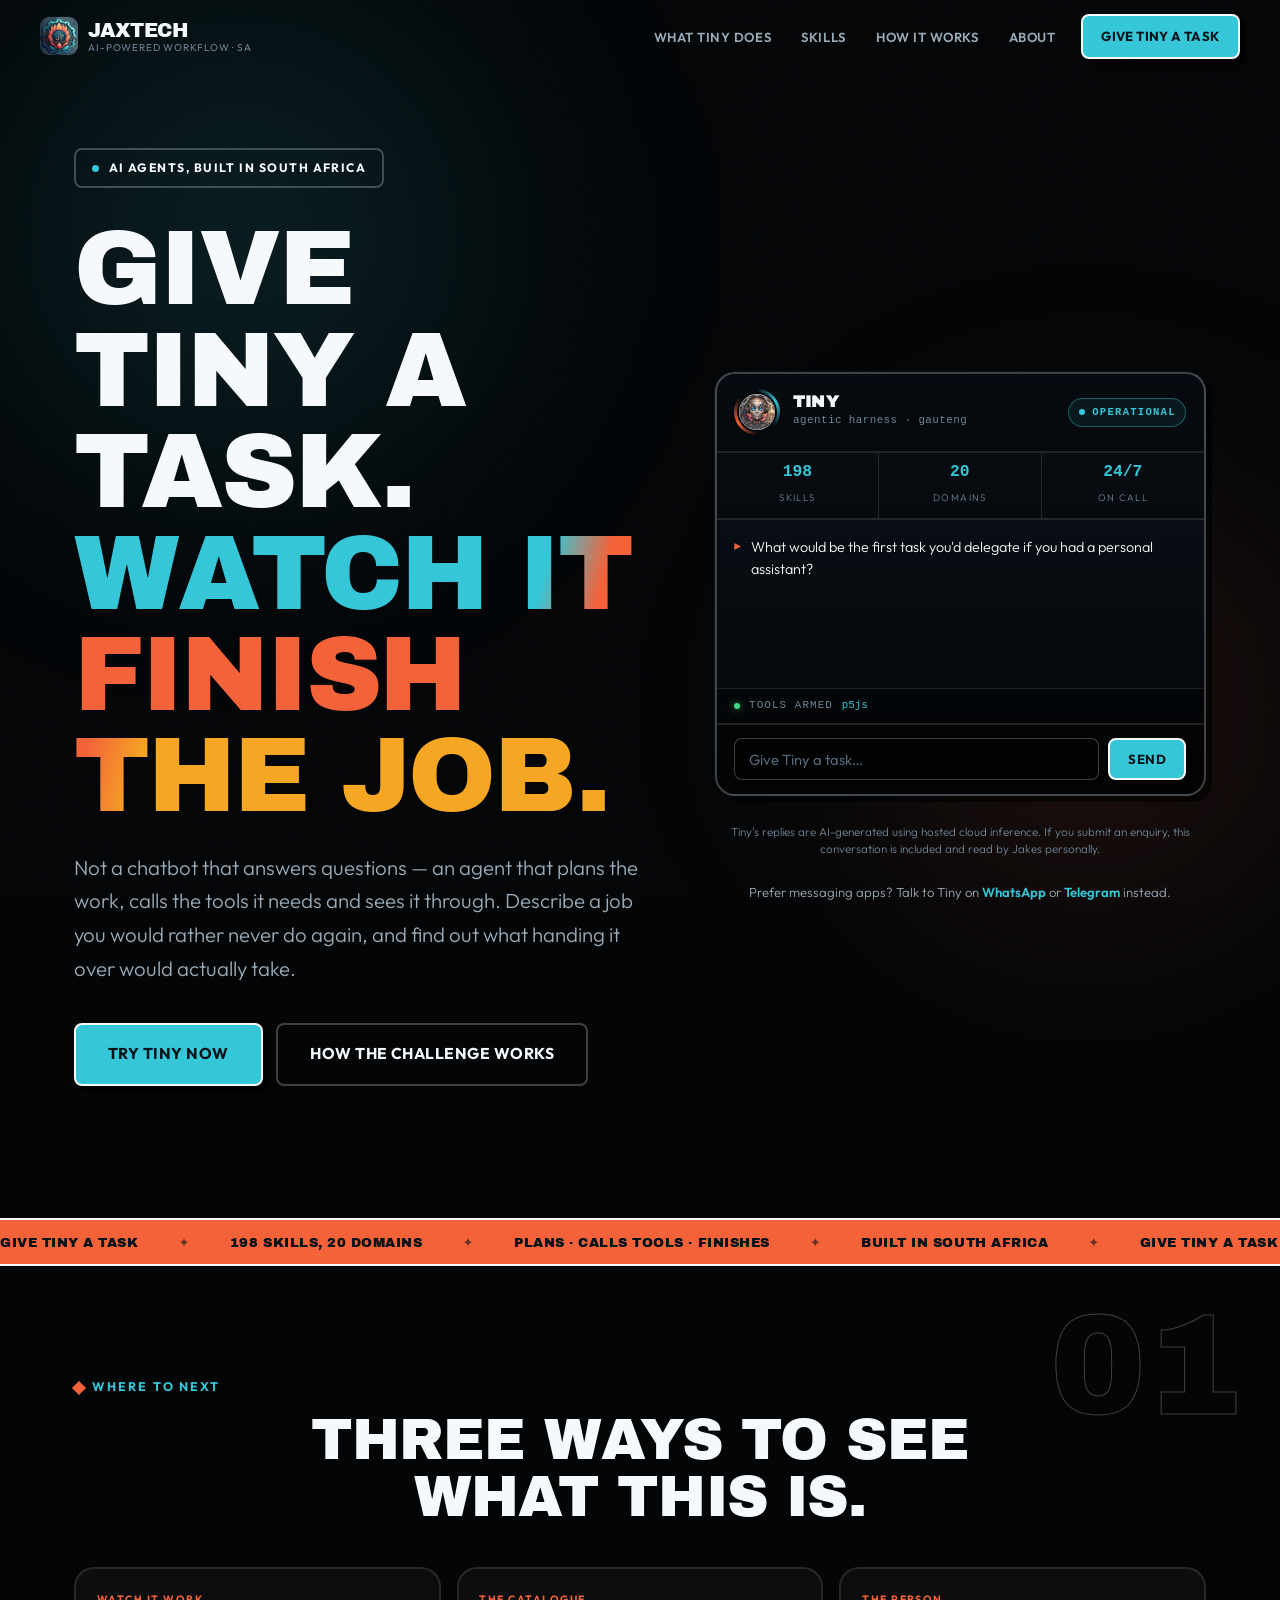
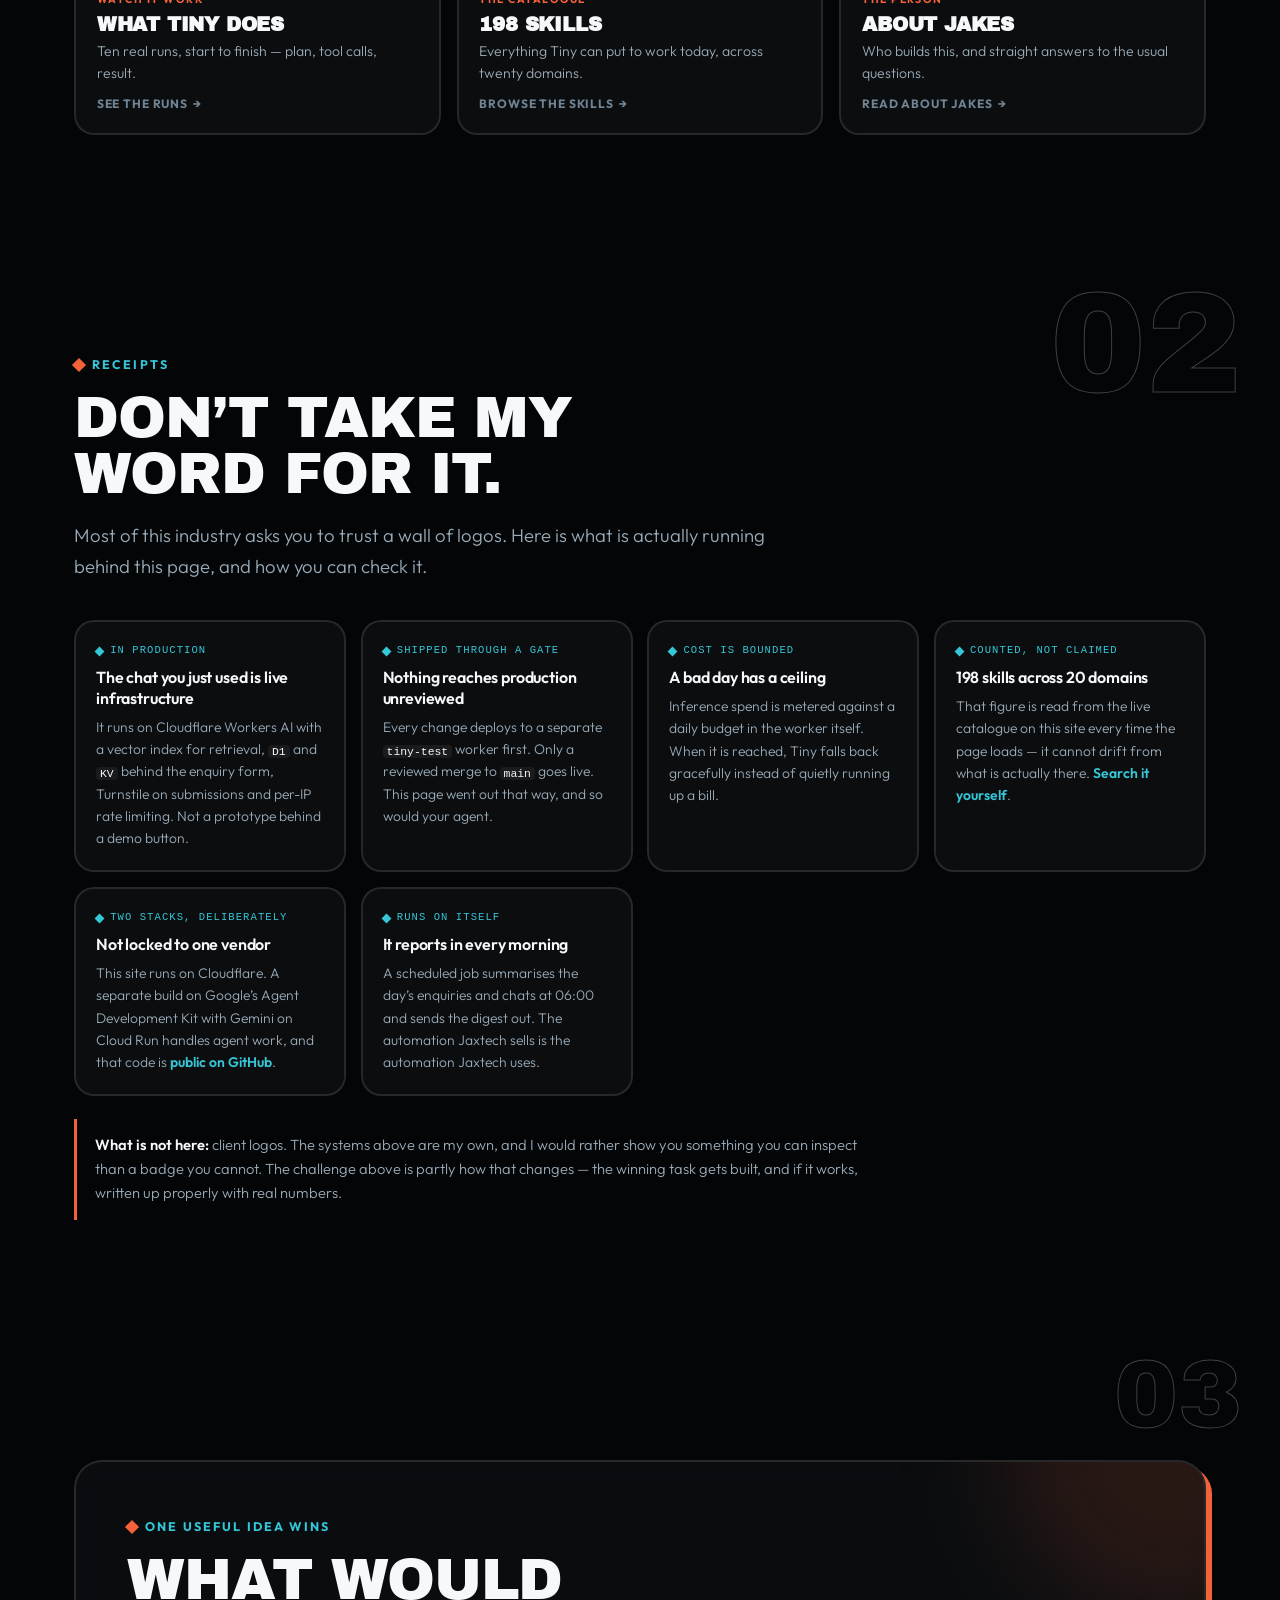
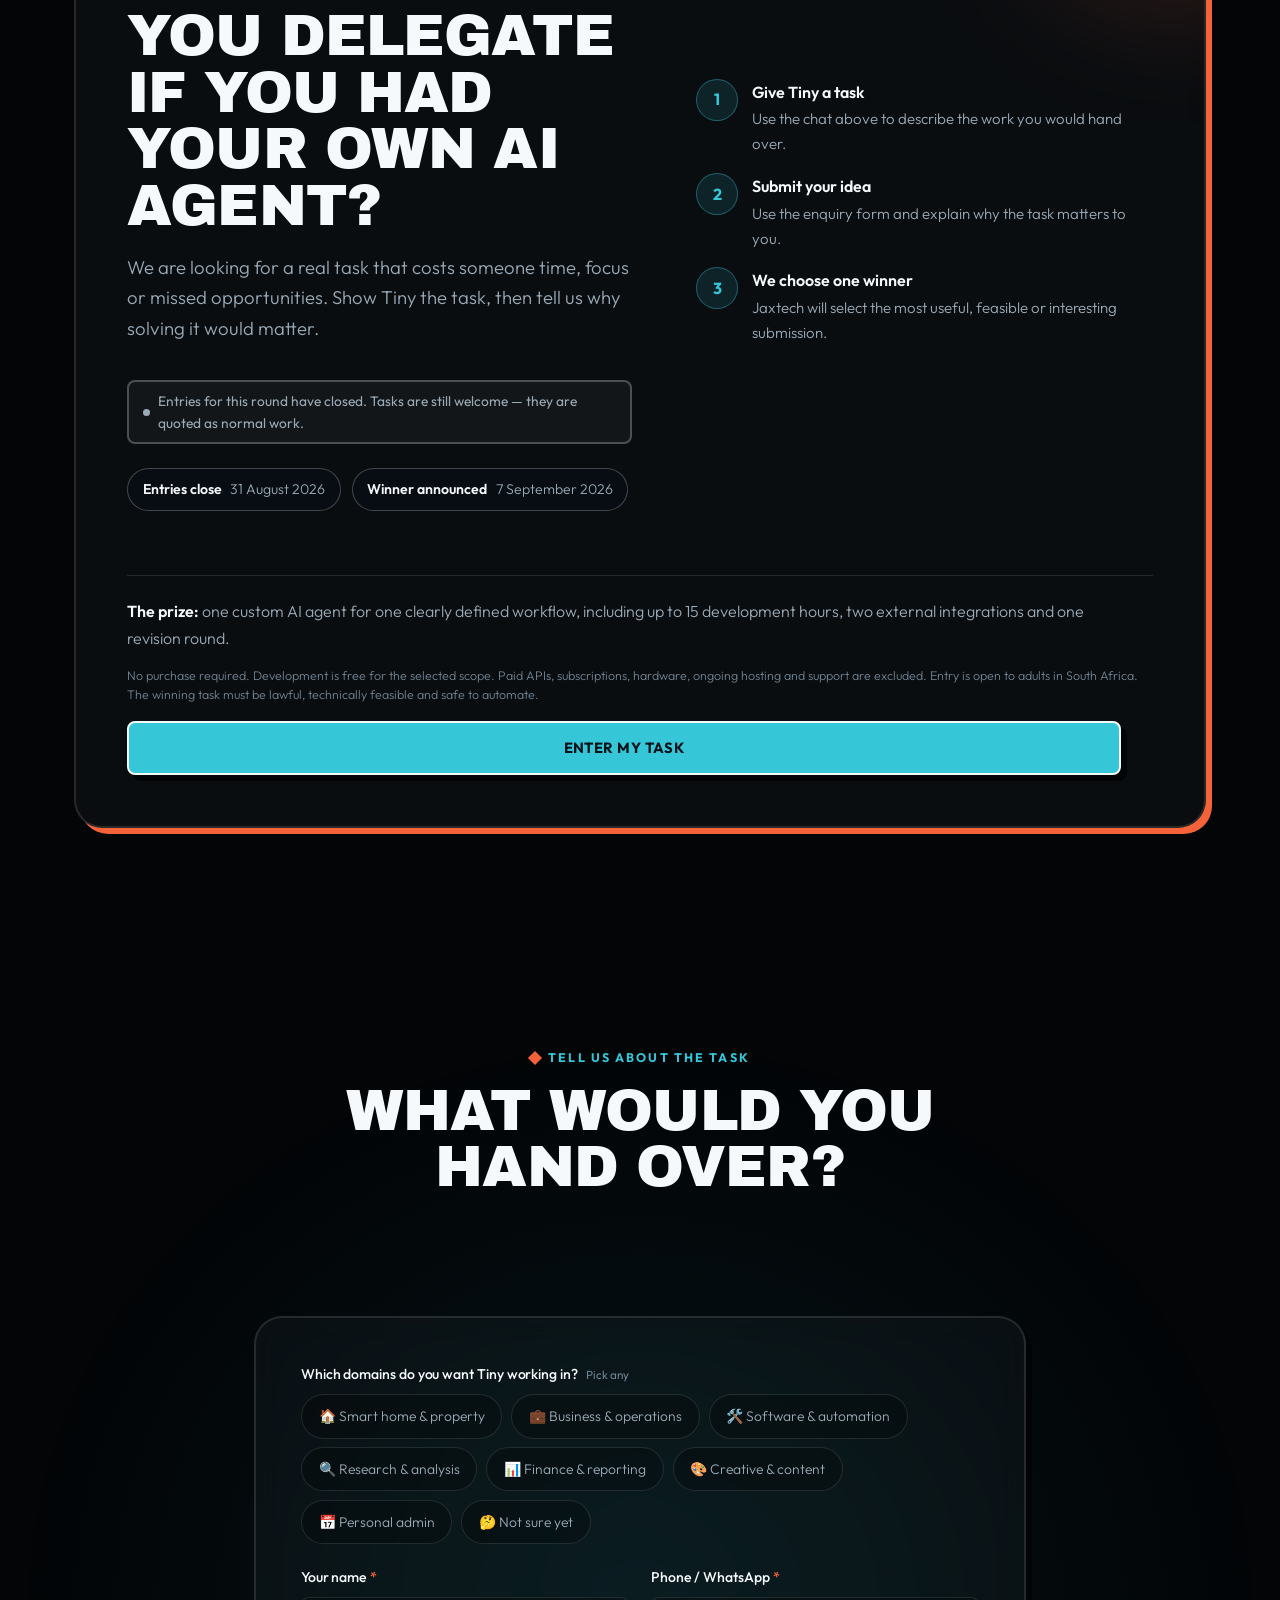
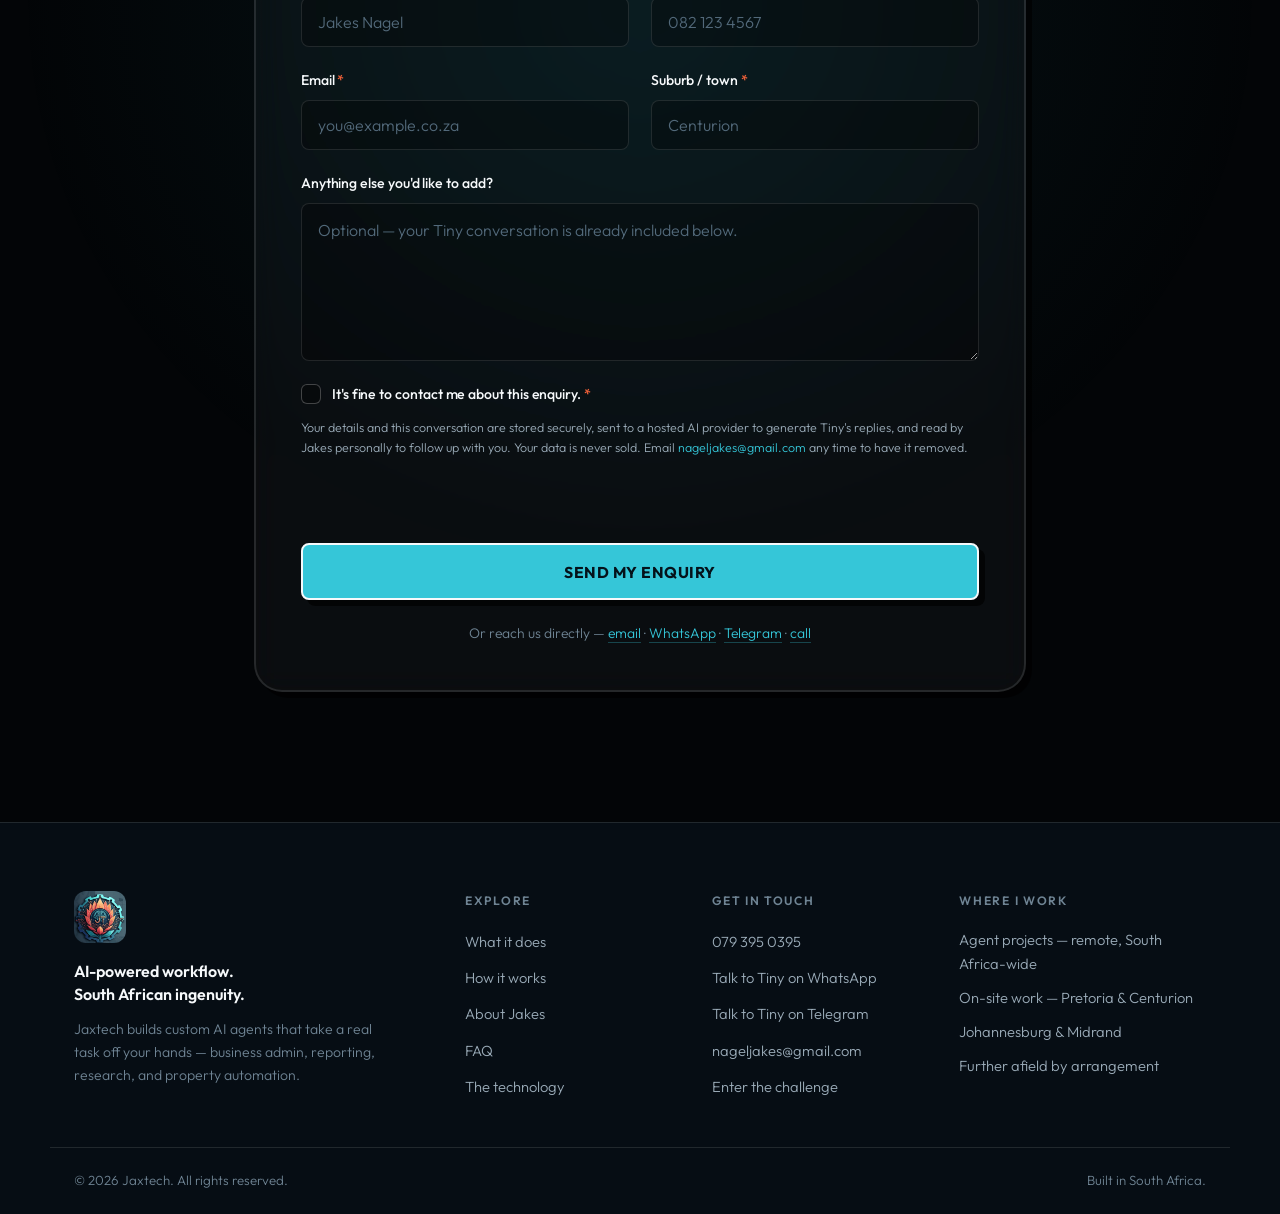
==== index.html @ 07825da2 "Give the chat a real fallback when the API is unreachable The chat had no equivalent of the enquiry " ====
<!DOCTYPE html>
<html lang="en-ZA">
<head>
<meta charset="UTF-8">
<meta name="viewport" content="width=device-width, initial-scale=1.0">

<title>Meet Tiny — AI Agents and Workflow Automation | Jaxtech</title>
<meta name="description" content="Give Tiny a real task and see what an AI agent could do for you or your business. Enter the Jaxtech AI Agent Challenge for a chance to have your own agent built free.">
<link rel="canonical" href="https://nageljakes.github.io/jaxtechweb/">

<!-- Social share cards -->
<meta property="og:type" content="website">
<meta property="og:site_name" content="Jaxtech">
<meta property="og:title" content="Give Tiny a task. You could win your own AI agent.">
<meta property="og:description" content="Show us the task you would delegate. Jaxtech will choose one useful idea and build its owner a custom AI agent at no development cost.">
<meta property="og:url" content="https://nageljakes.github.io/jaxtechweb/">
<meta property="og:image" content="https://nageljakes.github.io/jaxtechweb/assets/og-image.jpg">
<meta property="og:image:width" content="1200">
<meta property="og:image:height" content="1200">
<meta property="og:locale" content="en_ZA">
<meta name="twitter:card" content="summary_large_image">
<meta name="twitter:title" content="Give Tiny a task. You could win your own AI agent.">
<meta name="twitter:description" content="Try Tiny, submit your best task and enter the Jaxtech AI Agent Challenge.">
<meta name="twitter:image" content="https://nageljakes.github.io/jaxtechweb/assets/og-image.jpg">
<meta name="theme-color" content="#030507">

<link rel="icon" type="image/png" sizes="32x32" href="assets/favicon-32.png">
<link rel="apple-touch-icon" href="assets/apple-touch-icon.png">

<link rel="preconnect" href="https://fonts.googleapis.com">
<link rel="preconnect" href="https://fonts.gstatic.com" crossorigin>
<link href="https://fonts.googleapis.com/css2?family=Archivo+Black&family=Outfit:wght@300;400;500;600;700;800&display=swap" rel="stylesheet">
<link rel="stylesheet" href="styles.css?v=29">
<script>document.documentElement.className += ' js';</script>
</head>
<body>

<div class="bg-glow one" aria-hidden="true"></div>
<div class="bg-glow two" aria-hidden="true"></div>
<div class="bg-grid" aria-hidden="true"></div>
<div class="bg-noise" aria-hidden="true"></div>

<a class="skip-link" href="#enquire">Skip to enquiry form</a>
<!-- ══ NAV ══ -->
<nav class="nav" id="nav">
  <a class="nav-brand" href="index.html" aria-current="page">
    <img src="assets/jaxtech-mark.png" alt="" width="38" height="38">
    <span class="nav-brand-text">Jaxtech<small>AI-powered workflow · SA</small></span>
  </a>
  <ul class="nav-links" id="nav-links">
    <li><a href="what-tiny-does.html">What Tiny does</a></li>
    <li><a href="skills.html">Skills</a></li>
    <li><a href="platform.html">How it works</a></li>
    <li><a href="about.html">About</a></li>
  </ul>
  <a href="#tiny-chat" class="btn btn-primary btn-sm nav-cta" data-track="nav_cta">Give Tiny a task</a>
  <button class="nav-toggle" id="nav-toggle" aria-label="Open menu" aria-expanded="false"><span></span><span></span><span></span></button>
</nav>
<!-- ══ HERO ══ -->
<header class="hero" id="top">
  <div class="hero-inner">
    <p class="eyebrow reveal"><span class="dot"></span> AI agents, built in South Africa</p>

    <h1 class="reveal">Give Tiny a task.<br><span class="grad">Watch it finish the job.</span></h1>

    <p class="hero-sub reveal">Not a chatbot that answers questions &mdash; an agent that plans the work, calls the tools it needs and sees it through. Describe a job you would rather never do again, and find out what handing it over would actually take.</p>
    <div class="hero-actions reveal">
      <a href="#tiny-chat" class="btn btn-primary btn-lg" data-track="hero_try_tiny">Try Tiny now</a>
      <a href="#challenge" class="btn btn-ghost btn-lg">How the challenge works</a>
    </div>
  </div>

  <div class="hero-visual reveal" id="tiny-chat">
    <div class="agent-console" id="agent-console">
      <div class="ac-head">
        <span class="ac-avatar" aria-hidden="true"><img src="assets/Tiny.jpg" alt="" width="36" height="36"></span>
        <span class="ac-id">
          <b>Tiny</b>
          <span>agentic harness · gauteng</span>
        </span>
        <span class="ac-state" id="ac-state" role="status" aria-live="polite"><i aria-hidden="true"></i>Operational</span>
      </div>

      <div class="ac-stats" aria-label="Current capability">
        <div class="ac-stat"><b id="ac-skills">198</b><span>Skills</span></div>
        <div class="ac-stat"><b id="ac-domains">20</b><span>Domains</span></div>
        <div class="ac-stat"><b>24/7</b><span>On call</span></div>
      </div>

      <div class="ac-feed" id="chat-history">
        <div class="hv-msg them">What would be the first task you'd delegate if you had a personal assistant?</div>
      </div>

      <div class="ac-ready" aria-hidden="true">
        <span class="ac-ready-dot"></span>
        <span class="ac-ready-label">Tools armed</span>
        <span class="ac-ready-tool" id="ac-tool">home-assistant-api</span>
      </div>

      <div class="ac-input" id="chat-controls">
        <div id="chat-input-wrapper" style="display: flex; flex: 1; gap: .55rem;">
          <input type="text" id="chat-input" placeholder="Give Tiny a task…" autocomplete="off" aria-label="Give Tiny a task">
          <button id="chat-send" class="btn btn-primary btn-sm">Send</button>
        </div>
      </div>
    </div>
    <p class="ac-note">Tiny's replies are AI-generated using hosted cloud inference. If you submit an enquiry, this conversation is included and read by Jakes personally.</p>
    <p class="ac-alt">Prefer messaging apps? Talk to Tiny on <a href="#" class="js-whatsapp">WhatsApp</a> or <a href="#" class="js-telegram">Telegram</a> instead.</p>
  </div>
</header>
<!-- ══ TICKER ══ -->
<div class="marquee" aria-hidden="true">
  <div class="marquee-track">
    <span>Give Tiny a task</span><span>198 skills, 20 domains</span><span>Plans · calls tools · finishes</span><span>Built in South Africa</span>
    <span>Give Tiny a task</span><span>198 skills, 20 domains</span><span>Plans · calls tools · finishes</span><span>Built in South Africa</span>
  </div>
</div>

<section class="section">
  <div class="wrap">
    <p class="kicker reveal" style="justify-content:center">Where to next</p>
    <h2 class="h2 reveal" style="margin-inline:auto;text-align:center">Three ways to see what this is.</h2>
    <div class="signposts">
      <a class="signpost" href="what-tiny-does.html">
        <span class="signpost-tag">Watch it work</span>
        <b>What Tiny does</b>
        <span class="signpost-p">Ten real runs, start to finish — plan, tool calls, result.</span>
        <span class="signpost-go">See the runs</span>
      </a>
      <a class="signpost" href="skills.html">
        <span class="signpost-tag">The catalogue</span>
        <b>198 skills</b>
        <span class="signpost-p">Everything Tiny can put to work today, across twenty domains.</span>
        <span class="signpost-go">Browse the skills</span>
      </a>
      <a class="signpost" href="about.html">
        <span class="signpost-tag">The person</span>
        <b>About Jakes</b>
        <span class="signpost-p">Who builds this, and straight answers to the usual questions.</span>
        <span class="signpost-go">Read about Jakes</span>
      </a>
    </div>
  </div>
</section>
<!-- ══ RECEIPTS ══ -->
<section class="section" id="receipts">
  <div class="wrap">
    <p class="kicker reveal">Receipts</p>
    <h2 class="h2 reveal">Don&rsquo;t take my word for it.</h2>
    <p class="lede reveal">Most of this industry asks you to trust a wall of logos. Here is what is actually running behind this page, and how you can check it.</p>

    <div class="receipts">
      <div class="receipt reveal">
        <span class="receipt-tag">In production</span>
        <b>The chat you just used is live infrastructure</b>
        <p>It runs on Cloudflare Workers AI with a vector index for retrieval, <code>D1</code> and <code>KV</code> behind the enquiry form, Turnstile on submissions and per-IP rate limiting. Not a prototype behind a demo button.</p>
      </div>
      <div class="receipt reveal">
        <span class="receipt-tag">Shipped through a gate</span>
        <b>Nothing reaches production unreviewed</b>
        <p>Every change deploys to a separate <code>tiny-test</code> worker first. Only a reviewed merge to <code>main</code> goes live. This page went out that way, and so would your agent.</p>
      </div>
      <div class="receipt reveal">
        <span class="receipt-tag">Cost is bounded</span>
        <b>A bad day has a ceiling</b>
        <p>Inference spend is metered against a daily budget in the worker itself. When it is reached, Tiny falls back gracefully instead of quietly running up a bill.</p>
      </div>
      <div class="receipt reveal">
        <span class="receipt-tag">Counted, not claimed</span>
        <b>198 skills across 20 domains</b>
        <p>That figure is read from the live catalogue on this site every time the page loads &mdash; it cannot drift from what is actually there. <a href="skills.html">Search it yourself</a>.</p>
      </div>
      <div class="receipt reveal">
        <span class="receipt-tag">Two stacks, deliberately</span>
        <b>Not locked to one vendor</b>
        <p>This site runs on Cloudflare. A separate build on Google&rsquo;s Agent Development Kit with Gemini on Cloud Run handles agent work, and that code is <a href="https://github.com/Nageljakes/jaxtech-tiny-agent" rel="noopener">public on GitHub</a>.</p>
      </div>
      <div class="receipt reveal">
        <span class="receipt-tag">Runs on itself</span>
        <b>It reports in every morning</b>
        <p>A scheduled job summarises the day&rsquo;s enquiries and chats at 06:00 and sends the digest out. The automation Jaxtech sells is the automation Jaxtech uses.</p>
      </div>
    </div>

    <div class="receipt-note reveal">
      <p><strong>What is not here:</strong> client logos. The systems above are my own, and I would rather show you something you can inspect than a badge you cannot. The challenge above is partly how that changes &mdash; the winning task gets built, and if it works, written up properly with real numbers.</p>
    </div>
  </div>
</section>

<!-- ══ AI AGENT CHALLENGE ══ -->
<section class="section challenge-section" id="challenge">
  <div class="wrap">
    <div class="challenge-shell glass reveal">
      <div class="challenge-copy">
        <p class="kicker">One useful idea wins</p>
        <h2 class="h2">What would you delegate if you had your own AI agent?</h2>
        <p class="lede">We are looking for a real task that costs someone time, focus or missed opportunities. Show Tiny the task, then tell us why solving it would matter.</p>
        <p class="challenge-status" id="challenge-status" hidden></p>
        <div class="challenge-dates" aria-label="Challenge dates">
          <span><strong>Entries close</strong> 31 August 2026</span>
          <span><strong>Winner announced</strong> 7 September 2026</span>
        </div>
      </div>
      <ol class="challenge-steps">
        <li><span>1</span><div><strong>Give Tiny a task</strong><p>Use the chat above to describe the work you would hand over.</p></div></li>
        <li><span>2</span><div><strong>Submit your idea</strong><p>Use the enquiry form and explain why the task matters to you.</p></div></li>
        <li><span>3</span><div><strong>We choose one winner</strong><p>Jaxtech will select the most useful, feasible or interesting submission.</p></div></li>
      </ol>
      <div class="challenge-prize">
        <p><strong>The prize:</strong> one custom AI agent for one clearly defined workflow, including up to 15 development hours, two external integrations and one revision round.</p>
        <p class="challenge-small">No purchase required. Development is free for the selected scope. Paid APIs, subscriptions, hardware, ongoing hosting and support are excluded. Entry is open to adults in South Africa. The winning task must be lawful, technically feasible and safe to automate.</p>
        <a href="#enquire" class="btn btn-primary" data-track="challenge_enter">Enter my task</a>
      </div>
    </div>
  </div>
</section>
<!-- ══ ENQUIRY FORM ══ -->
<section class="section enquire-section" id="enquire">
  <div class="wrap wrap-narrow">
    <div class="enquire-head">
      <p class="kicker reveal" id="enquire-kicker">Enter the challenge</p>
      <h2 class="h2 reveal" id="enquire-title">Tell us why your task matters.</h2>
      <p class="lede reveal" id="enquire-lede">Your first task for Tiny will be added here automatically. Add your details and explain what solving it would change for you or your business.</p>
    </div>

    <form class="enquire-form glass reveal" id="enquiry-form" novalidate>
      <!-- honeypot: hidden from humans, tempting to bots -->
      <div class="hp" aria-hidden="true"><label>Leave this empty<input type="text" name="company_website" tabindex="-1" autocomplete="off"></label></div>

      <div class="field">
        <label id="domains-label">Which domains do you want Tiny working in? <small>Pick any</small></label>
        <div class="chips" role="group" aria-labelledby="domains-label" id="domains-group">
          <label class="chip"><input type="checkbox" name="interests" value="Smart home &amp; property" id="domain-home"><span>🏠 Smart home &amp; property</span></label>
          <label class="chip"><input type="checkbox" name="interests" value="Business &amp; operations"><span>💼 Business &amp; operations</span></label>
          <label class="chip"><input type="checkbox" name="interests" value="Software &amp; automation"><span>🛠️ Software &amp; automation</span></label>
          <label class="chip"><input type="checkbox" name="interests" value="Research &amp; analysis"><span>🔍 Research &amp; analysis</span></label>
          <label class="chip"><input type="checkbox" name="interests" value="Finance &amp; reporting"><span>📊 Finance &amp; reporting</span></label>
          <label class="chip"><input type="checkbox" name="interests" value="Creative &amp; content"><span>🎨 Creative &amp; content</span></label>
          <label class="chip"><input type="checkbox" name="interests" value="Personal admin"><span>📅 Personal admin</span></label>
          <label class="chip"><input type="checkbox" name="interests" value="Not sure yet"><span>🤔 Not sure yet</span></label>
        </div>
      </div>

      <div class="field-row">
        <div class="field">
          <label for="f-name">Your name <span class="req">*</span></label>
          <input type="text" id="f-name" name="name" autocomplete="name" required placeholder="Jakes Nagel">
          <p class="err" data-err-for="f-name"></p>
        </div>
        <div class="field">
          <label for="f-phone">Phone / WhatsApp <span class="req">*</span></label>
          <input type="tel" id="f-phone" name="phone" autocomplete="tel" required placeholder="082 123 4567" inputmode="tel">
          <p class="err" data-err-for="f-phone"></p>
        </div>
      </div>

      <div class="field-row">
        <div class="field">
          <label for="f-email">Email <span class="req">*</span></label>
          <input type="email" id="f-email" name="email" autocomplete="email" required placeholder="you@example.co.za" inputmode="email">
          <p class="err" data-err-for="f-email"></p>
        </div>
        <div class="field">
          <label for="f-area">Suburb / town <span class="req">*</span></label>
          <input type="text" id="f-area" name="area" autocomplete="address-level2" required placeholder="Centurion">
          <p class="err" data-err-for="f-area"></p>
        </div>
      </div>

      <fieldset id="fields-property" hidden disabled style="border: 0; margin: 0; padding: 0;">
        <div class="field">
          <label for="f-property">Property type</label>
          <div class="seg" role="radiogroup" aria-label="Property type">
            <label class="seg-opt"><input type="radio" name="property" value="House" checked><span>House</span></label>
            <label class="seg-opt"><input type="radio" name="property" value="Estate home"><span>Estate home</span></label>
            <label class="seg-opt"><input type="radio" name="property" value="Smallholding / farm"><span>Smallholding</span></label>
            <label class="seg-opt"><input type="radio" name="property" value="Business premises"><span>Business</span></label>
          </div>
        </div>

        <div class="field">
          <label id="int-label">What matters most in your home? <small>Pick any</small></label>
          <div class="chips" role="group" aria-labelledby="int-label">
            <label class="chip"><input type="checkbox" name="interests" value="Energy &amp; load-shedding"><span>⚡ Energy &amp; load-shedding</span></label>
            <label class="chip"><input type="checkbox" name="interests" value="Security &amp; cameras"><span>🛡️ Security &amp; cameras</span></label>
            <label class="chip"><input type="checkbox" name="interests" value="Water &amp; irrigation"><span>💧 Water &amp; irrigation</span></label>
            <label class="chip"><input type="checkbox" name="interests" value="Geyser &amp; heating"><span>♨️ Geyser &amp; heating</span></label>
            <label class="chip"><input type="checkbox" name="interests" value="Lighting &amp; comfort"><span>💡 Lighting &amp; comfort</span></label>
            <label class="chip"><input type="checkbox" name="interests" value="One app for everything"><span>📱 One app for everything</span></label>
          </div>
        </div>
      </fieldset>

      <div class="field">
        <label for="f-message">Anything else you'd like to add?</label>
        <textarea id="f-message" name="message" rows="5" placeholder="Optional — your Tiny conversation is already included below."></textarea>
        <p class="field-help" id="task-captured" hidden role="status" aria-live="polite">Your task from the Tiny chat has been added. You can edit it before submitting.</p>
        <p class="err" data-err-for="f-message"></p>
      </div>

      <div class="field field-inline">
        <label class="check"><input type="checkbox" name="consent" id="f-consent" required><span>It's fine to contact me about this enquiry. <span class="req">*</span></span></label>
        <p class="err" data-err-for="f-consent"></p>
      </div>

      <p style="font-size: .78rem; color: var(--muted); line-height: 1.6; margin-top: -.6rem; margin-bottom: 1.2rem;">Your details and this conversation are stored securely, sent to a hosted AI provider to generate Tiny's replies, and read by Jakes personally to follow up with you. Your data is never sold. Email <a href="mailto:nageljakes@gmail.com" style="color: var(--teal)">nageljakes@gmail.com</a> any time to have it removed.</p>

      <input type="hidden" name="tier" id="f-tier" value="">
      <input type="hidden" name="source" id="f-source" value="">
      <input type="hidden" name="page" id="f-page" value="">
      <input type="hidden" name="transcript" id="f-transcript" value="">

      <div class="cf-turnstile" data-sitekey="0x4AAAAAAEGZmvnas4ETw1AW" data-theme="dark" style="margin-bottom: 1rem;"></div>

      <button type="submit" class="btn btn-primary btn-lg btn-block" id="submit-btn" data-track="form_submit">
        <span class="btn-label">Submit my challenge entry</span>
        <span class="spinner" aria-hidden="true"></span>
      </button>

      <p class="form-foot">Or reach us directly — <a href="#" class="js-mail">email</a> · <a href="#" class="js-whatsapp">WhatsApp</a> · <a href="#" class="js-telegram">Telegram</a> · <a href="#" class="js-tel">call</a></p>
      <p class="form-status" id="form-status" role="status" aria-live="polite"></p>
    </form>

    <!-- success state -->
    <div class="success glass" id="form-success" hidden tabindex="-1">
      <div class="success-ico">✓</div>
      <h3 id="success-title">Got it — thank you.</h3>
      <p id="success-body">Your enquiry is in. Jakes will come back to you personally, usually within one business day.</p>
      <p class="success-sub">If it's urgent, message directly and it'll get picked up right away.</p>
      <div class="success-actions">
        <a href="#" class="btn btn-primary js-whatsapp">WhatsApp us now</a>
        <a href="#" class="btn btn-ghost js-telegram">Chat on Telegram</a>
        <a href="#" class="btn btn-ghost js-mail">Email us</a>
      </div>
    </div>
  </div>
</section>
<!-- ══ FOOTER ══ -->
<footer class="footer">
  <div class="wrap footer-grid">
    <div class="footer-brand">
      <img src="assets/jaxtech-mark.png" alt="Jaxtech" width="52" height="52">
      <p class="footer-tag">AI-powered workflow.<br>South African ingenuity.</p>
      <p class="footer-desc">Jaxtech builds custom AI agents that take a real task off your hands — business admin, reporting, research, and property automation.</p>
    </div>
    <div class="footer-col">
      <h3>Explore</h3>
      <ul>
        <li><a href="skills.html">What it does</a></li>
        <li><a href="platform.html">How it works</a></li>
        <li><a href="about.html">About Jakes</a></li>
        <li><a href="about.html#faq">FAQ</a></li>
        <li><a href="platform.html">The technology</a></li>
      </ul>
    </div>
    <div class="footer-col">
      <h3>Get in touch</h3>
      <ul>
        <li><a href="#" class="js-tel">079 395 0395</a></li>
        <li><a href="#" class="js-whatsapp">Talk to Tiny on WhatsApp</a></li>
        <li><a href="#" class="js-telegram">Talk to Tiny on Telegram</a></li>
        <li><a href="#" class="js-mail">nageljakes@gmail.com</a></li>
        <li><a href="#enquire">Enter the challenge</a></li>
      </ul>
    </div>
    <div class="footer-col">
      <h3>Where I work</h3>
      <ul class="plain">
        <li>Agent projects — remote, South Africa-wide</li>
        <li>On-site work — Pretoria &amp; Centurion</li>
        <li>Johannesburg &amp; Midrand</li>
        <li>Further afield by arrangement</li>
      </ul>
    </div>
  </div>
  <div class="footer-bar wrap">
    <p>&copy; <span id="year">2026</span> Jaxtech. All rights reserved.</p>
    <p>Built in South Africa.</p>
  </div>
</footer>
<!-- ══ STICKY MOBILE ACTION BAR ══ -->
<div class="mobile-bar" id="mobile-bar">
  <a href="#" class="mb-btn js-whatsapp" data-track="mobile_whatsapp"><span>💬</span>WhatsApp</a>
  <a href="#" class="mb-btn js-telegram" data-track="mobile_telegram"><span>✈️</span>Telegram</a>
  <a href="#" class="mb-btn js-tel" data-track="mobile_call"><span>📞</span>Call</a>
  <a href="#enquire" class="mb-btn mb-primary" data-track="mobile_enquire"><span>✦</span>Enter task</a>
</div>
<script type="application/ld+json">
{
  "@context": "https://schema.org",
  "@graph": [
    {
      "@type": [
        "LocalBusiness",
        "ProfessionalService"
      ],
      "@id": "https://nageljakes.github.io/jaxtechweb/#business",
      "name": "Jaxtech",
      "description": "Custom AI agents and workflow automation, built in Gauteng, South Africa. Jaxtech builds agents that plan a task, use real tools and finish the job — from business admin and reporting to property and energy automation.",
      "url": "https://nageljakes.github.io/jaxtechweb/",
      "logo": "https://nageljakes.github.io/jaxtechweb/assets/jaxtech-mark.png",
      "image": "https://nageljakes.github.io/jaxtechweb/assets/og-image.jpg",
      "email": "nageljakes@gmail.com",
      "telephone": "+27793950395",
      "slogan": "Give Tiny a task.",
      "address": {
        "@type": "PostalAddress",
        "addressCountry": "ZA",
        "addressRegion": "Gauteng"
      },
      "areaServed": [
        {
          "@type": "AdministrativeArea",
          "name": "Gauteng"
        },
        {
          "@type": "City",
          "name": "Pretoria"
        },
        {
          "@type": "City",
          "name": "Centurion"
        },
        {
          "@type": "City",
          "name": "Johannesburg"
        },
        {
          "@type": "City",
          "name": "Midrand"
        }
      ],
      "knowsAbout": [
        "AI agents",
        "Agentic AI",
        "Workflow automation",
        "Business process automation",
        "AI integration",
        "Smart home automation",
        "Energy monitoring"
      ],
      "founder": {
        "@id": "https://nageljakes.github.io/jaxtechweb/#founder"
      }
    },
    {
      "@type": "Person",
      "@id": "https://nageljakes.github.io/jaxtechweb/#founder",
      "name": "Jakes Nagel",
      "email": "nageljakes@gmail.com",
      "jobTitle": "Founder",
      "worksFor": {
        "@id": "https://nageljakes.github.io/jaxtechweb/#business"
      },
      "knowsAbout": [
        "Agentic AI",
        "LLM inference",
        "AI agent architecture",
        "Workflow automation"
      ],
      "description": "Founder of Jaxtech, based in Gauteng, South Africa. Spent two years building toward Tiny, starting with Chappie, a locally-run AI model, before rebuilding it as an agentic harness running on hosted inference."
    },
    {
      "@type": "WebSite",
      "@id": "https://nageljakes.github.io/jaxtechweb/#website",
      "url": "https://nageljakes.github.io/jaxtechweb/",
      "name": "Jaxtech",
      "publisher": {
        "@id": "https://nageljakes.github.io/jaxtechweb/#business"
      },
      "inLanguage": "en-ZA"
    }
  ]
}
</script>
<script src="https://challenges.cloudflare.com/turnstile/v0/api.js" async defer></script>
<script src="catalogue.js?v=21"></script>
<script src="script.js?v=22"></script>
<div class="modal-overlay" id="detail-modal">
        <div class="modal-content">
            <button class="modal-close" onclick="closeModal()">&times;</button>
            <div class="modal-header">
                <div class="modal-icon" id="modal-icon">🎛️</div>
                <h3 class="modal-title" id="modal-title">Unified Control</h3>
            </div>
            <div class="modal-body" id="modal-body">
            </div>
        </div>
    </div>

    
</body>
</html>
---- styles.css ----
/* ============================================================
   JAXTECH — Design System v1.0
   Palette sampled from the Jaxtech protea mark:
   teal, coral, amber on deep navy.
   ============================================================ */

:root {
  /* Brand */
  --teal:        #35c6d8;
  --teal-deep:   #1c8fa3;
  --coral:       #f4623a;
  --coral-soft:  #ff8360;
  --amber:       #f5a623;

  /* Surfaces — pushed toward true black for higher contrast, raw-poster feel */
  --bg:          #030507;
  --bg-alt:      #080d13;
  --surface:     rgba(255, 255, 255, 0.035);
  --surface-2:   rgba(255, 255, 255, 0.065);
  --line:        rgba(255, 255, 255, 0.11);
  --line-strong: rgba(255, 255, 255, 0.24);

  /* Type */
  --text:        #f6f9fb;
  --muted:       #9aabb8;
  --muted-dim:   #6f8494;
  --font-display: 'Archivo Black', 'Outfit', system-ui, -apple-system, sans-serif;

  /* Motion & shape */
  --r-sm: 8px;
  --r:    14px;
  --r-lg: 20px;
  --r-xl: 28px;
  --ease: cubic-bezier(.22, 1, .36, 1);
  --shadow: 0 24px 60px rgba(0, 0, 0, .55);
  --glow-teal: 0 0 0 1px rgba(53,198,216,.3), 0 12px 40px rgba(53,198,216,.22);

  /* Hard, unblurred offset shadows — the graphic, poster-flat accent this
     redesign uses instead of soft glow on cards, buttons and badges. */
  --hard:       6px 6px 0 rgba(0,0,0,.65);
  --hard-teal:  6px 6px 0 var(--teal);
  --hard-coral: 6px 6px 0 var(--coral);
  --hard-amber: 6px 6px 0 var(--amber);

  --maxw: 1180px;
}

*, *::before, *::after { margin: 0; padding: 0; box-sizing: border-box; }

html { scroll-behavior: smooth; scroll-padding-top: 90px; -webkit-text-size-adjust: 100%; }

body {
  font-family: 'Outfit', system-ui, -apple-system, sans-serif;
  background: var(--bg);
  color: var(--text);
  line-height: 1.65;
  font-weight: 300;
  overflow-x: hidden;
  -webkit-font-smoothing: antialiased;
}

img { max-width: 100%; display: block; height: auto; }
a { color: inherit; text-decoration: none; }
em { font-style: normal; color: var(--teal); }
strong { font-weight: 600; color: var(--text); }

::selection { background: var(--coral); color: #04121a; }

:focus-visible {
  outline: 2px solid var(--teal);
  outline-offset: 3px;
  border-radius: 4px;
}

.skip-link {
  position: absolute; top: -100px; left: 16px; z-index: 999;
  background: var(--teal); color: #04121a; padding: .7rem 1.2rem;
  border-radius: var(--r-sm); font-weight: 600;
}
.skip-link:focus { top: 16px; }

/* ── Ambient background ───────────────────────────── */
.bg-glow {
  position: fixed; z-index: -2; border-radius: 50%;
  filter: blur(90px); pointer-events: none;
}
.bg-glow.one {
  top: -18%; left: -12%; width: 62vw; height: 62vw; max-width: 900px; max-height: 900px;
  background: radial-gradient(circle, rgba(53,198,216,.16) 0%, rgba(7,13,21,0) 68%);
  animation: drift 24s ease-in-out infinite alternate;
}
.bg-glow.two {
  bottom: -20%; right: -14%; width: 58vw; height: 58vw; max-width: 820px; max-height: 820px;
  background: radial-gradient(circle, rgba(244,98,58,.13) 0%, rgba(7,13,21,0) 68%);
  animation: drift 30s ease-in-out infinite alternate-reverse;
}
@keyframes drift {
  from { transform: translate(0, 0) scale(1); }
  to   { transform: translate(6%, 8%) scale(1.12); }
}
.bg-grid {
  position: fixed; inset: 0; z-index: -3; pointer-events: none; opacity: .35;
  background-image:
    linear-gradient(rgba(255,255,255,.022) 1px, transparent 1px),
    linear-gradient(90deg, rgba(255,255,255,.022) 1px, transparent 1px);
  background-size: 64px 64px;
  mask-image: radial-gradient(ellipse 90% 60% at 50% 0%, #000 20%, transparent 75%);
  -webkit-mask-image: radial-gradient(ellipse 90% 60% at 50% 0%, #000 20%, transparent 75%);
}

/* ── Grain overlay ────────────────────────────────── */
.bg-noise {
  position: fixed; inset: 0; z-index: -1; pointer-events: none;
  opacity: .05; mix-blend-mode: overlay;
  background-image: url("data:image/svg+xml,%3Csvg xmlns='http://www.w3.org/2000/svg' width='140' height='140'%3E%3Cfilter id='n'%3E%3CfeTurbulence type='fractalNoise' baseFrequency='0.9' numOctaves='2' stitchTiles='stitch'/%3E%3C/filter%3E%3Crect width='100%25' height='100%25' filter='url(%23n)'/%3E%3C/svg%3E");
}

/* ── Marquee ticker ───────────────────────────────── */
.marquee {
  position: relative; z-index: 5;
  overflow: hidden; white-space: nowrap;
  background: var(--coral); color: #04121a;
  border-block: 2px solid var(--text);
  padding-block: .55rem;
}
.marquee-track {
  display: inline-flex; gap: 2.5rem;
  animation: marquee 26s linear infinite;
  will-change: transform;
}
.marquee span {
  display: inline-flex; align-items: center; gap: 2.5rem;
  font-family: var(--font-display); text-transform: uppercase;
  font-size: .82rem; letter-spacing: .04em;
}
.marquee span::after { content: '✦'; opacity: .6; }
@keyframes marquee {
  from { transform: translateX(0); }
  to   { transform: translateX(-50%); }
}
@media (prefers-reduced-motion: reduce) {
  .marquee-track { animation: none; }
}

/* ── Section index numbers ───────────────────────────
   A large ghost numeral behind each major section header,
   purely decorative and CSS-generated (no markup changes). */
body { counter-reset: sec; }
.section, .architecture {
  counter-increment: sec;
}
.section > .wrap, .architecture > .arch-container {
  position: relative; z-index: 1;
}
.section::before, .architecture::before {
  content: counter(sec, decimal-leading-zero);
  position: absolute; top: .2em; right: clamp(8px, 3vw, 40px);
  font-family: var(--font-display); text-transform: uppercase;
  font-size: clamp(4rem, 12vw, 9rem); line-height: 1;
  color: transparent; -webkit-text-stroke: 1px var(--line-strong);
  z-index: 0; pointer-events: none; user-select: none;
}

/* ── Glass ────────────────────────────────────────── */
.glass {
  background: var(--surface);
  backdrop-filter: blur(14px) saturate(140%);
  -webkit-backdrop-filter: blur(14px) saturate(140%);
  border: 1px solid var(--line);
}

/* ── Layout ───────────────────────────────────────── */
.wrap { width: 100%; max-width: var(--maxw); margin-inline: auto; padding-inline: 24px; }
.wrap-narrow { max-width: 820px; }
.section { padding: 108px 0; position: relative; }
.section-alt { background:
  linear-gradient(180deg, rgba(10,20,32,0) 0%, rgba(10,20,32,.75) 12%, rgba(10,20,32,.75) 88%, rgba(10,20,32,0) 100%); }

/* ── Type scale ───────────────────────────────────── */
h1 {
  font-family: var(--font-display);
  font-size: clamp(3.1rem, 8.6vw, 6.6rem);
  line-height: .96;
  font-weight: 400; /* Archivo Black only ships one weight */
  letter-spacing: -.02em;
  text-transform: uppercase;
}
.h2 {
  font-family: var(--font-display);
  font-size: clamp(2.1rem, 5vw, 3.6rem);
  line-height: .98;
  font-weight: 400;
  letter-spacing: -.015em;
  text-transform: uppercase;
  margin-bottom: 1.1rem;
  max-width: 18ch;
}
h3 { font-size: 1.24rem; font-weight: 600; letter-spacing: -.012em; }
h4 { font-size: 1rem; font-weight: 600; }

.grad {
  /* Tight holds at each color with a short blend between, rather than one
     long teal-to-coral sweep — a wide, slow blend between hues this far
     apart on the wheel reads as a muddy gray-brown across whatever text
     lands in the middle of it. */
  background: linear-gradient(104deg, var(--teal) 0%, var(--teal) 32%, var(--coral) 36%, var(--coral) 64%, var(--amber) 68%, var(--amber) 100%);
  -webkit-background-clip: text; background-clip: text;
  -webkit-text-fill-color: transparent; color: transparent;
}

.kicker {
  display: inline-flex; align-items: center; gap: .5rem;
  font-size: .78rem; font-weight: 700; letter-spacing: .17em; text-transform: uppercase;
  color: var(--teal); margin-bottom: .9rem;
}
.kicker::before {
  content: ''; width: 10px; height: 10px; background: var(--coral);
  flex: none; transform: rotate(45deg);
}
.lede {
  font-size: clamp(1.02rem, 1.55vw, 1.16rem);
  color: var(--muted); max-width: 62ch; margin-bottom: 1.1rem;
}

/* ── Buttons ──────────────────────────────────────── */
.btn {
  --btn-py: .82rem; --btn-px: 1.5rem;
  display: inline-flex; align-items: center; justify-content: center; gap: .55rem;
  padding: var(--btn-py) var(--btn-px);
  border: 2px solid transparent; border-radius: var(--r-sm);
  font-family: inherit; font-size: .92rem; font-weight: 700; letter-spacing: .03em;
  text-transform: uppercase;
  cursor: pointer; white-space: nowrap;
  transition: transform .18s var(--ease), box-shadow .18s var(--ease),
              background .18s var(--ease), border-color .18s var(--ease);
}
.btn-primary {
  background: var(--teal);
  border-color: var(--text);
  color: #04121a;
  box-shadow: var(--hard);
}
.btn-primary:hover { transform: translate(-3px, -3px); box-shadow: 9px 9px 0 rgba(0,0,0,.65); }
.btn-primary:active { transform: translate(0, 0); box-shadow: 2px 2px 0 rgba(0,0,0,.65); }
.btn-ghost {
  background: transparent; color: var(--text); border-color: var(--line-strong);
}
.btn-ghost:hover { transform: translate(-3px, -3px); border-color: var(--coral); box-shadow: 9px 9px 0 rgba(244,98,58,.3); }
.btn-ghost:active { transform: translate(0, 0); box-shadow: none; }
.btn-lg  { --btn-py: 1.05rem; --btn-px: 2rem; font-size: .98rem; }
.btn-sm  { --btn-py: .6rem;  --btn-px: 1.15rem; font-size: .82rem; }
.btn-block { display: flex; width: 100%; }

/* ── Nav ──────────────────────────────────────────── */
.nav {
  position: fixed; top: 0; left: 0; right: 0; z-index: 100;
  display: flex; align-items: center; gap: 1.6rem;
  padding: 14px clamp(16px, 4vw, 40px);
  transition: background .35s var(--ease), border-color .35s var(--ease), padding .35s var(--ease);
  border-bottom: 1px solid transparent;
}
.nav.scrolled {
  background: rgba(3,5,7,.9);
  backdrop-filter: blur(18px) saturate(150%);
  -webkit-backdrop-filter: blur(18px) saturate(150%);
  border-bottom-color: var(--line-strong);
  padding-block: 9px;
}
.nav-brand { display: flex; align-items: center; gap: .65rem; margin-right: auto; }
.nav-brand img { border-radius: 9px; }
.nav-brand-text {
  display: flex; flex-direction: column; line-height: 1.1;
  font-family: var(--font-display); font-weight: 400; font-size: 1.24rem;
  letter-spacing: -.01em; text-transform: uppercase;
}
.nav-brand-text small {
  font-family: 'Outfit', sans-serif;
  font-size: .625rem; font-weight: 400; letter-spacing: .08em;
  color: var(--muted-dim); text-transform: uppercase;
}
.nav-links { display: flex; gap: 1.9rem; list-style: none; }
.nav-links a {
  font-size: .82rem; color: var(--muted); font-weight: 600;
  letter-spacing: .04em; text-transform: uppercase;
  position: relative; transition: color .25s var(--ease);
}
.nav-links a::after {
  content: ''; position: absolute; left: 0; bottom: -5px; width: 0; height: 2px;
  background: var(--coral); transition: width .3s var(--ease);
}
.nav-links a:hover { color: var(--text); }
.nav-links a:hover::after { width: 100%; }

.nav-toggle {
  display: none; flex-direction: column; gap: 5px; background: none; border: 0;
  cursor: pointer; padding: 8px;
  position: relative; z-index: 11;
}
.nav-toggle span {
  width: 24px; height: 2px; background: var(--text); border-radius: 2px;
  transition: transform .3s var(--ease), opacity .25s var(--ease);
}
.nav-toggle[aria-expanded="true"] span:nth-child(1) { transform: translateY(7px) rotate(45deg); }
.nav-toggle[aria-expanded="true"] span:nth-child(2) { opacity: 0; }
.nav-toggle[aria-expanded="true"] span:nth-child(3) { transform: translateY(-7px) rotate(-45deg); }

/* ── Hero ─────────────────────────────────────────── */
.hero {
  min-height: 100svh;
  display: grid;
  grid-template-columns: 1.08fr .92fr;
  align-items: center;
  gap: clamp(2rem, 5vw, 4.5rem);
  max-width: var(--maxw); margin-inline: auto;
  padding: 148px 24px 90px;
}
.eyebrow {
  display: inline-flex; align-items: center; gap: .6rem;
  font-size: .76rem; color: var(--text); letter-spacing: .12em; font-weight: 700;
  text-transform: uppercase;
  background: transparent; border: 2px solid var(--line-strong);
  padding: .5rem 1rem; border-radius: var(--r-sm); margin-bottom: 1.9rem;
}
.eyebrow .dot {
  width: 7px; height: 7px; border-radius: 50%; background: var(--teal);
  box-shadow: 0 0 0 0 rgba(53,198,216,.7); animation: pulse 2.4s infinite;
}
@keyframes pulse {
  70%  { box-shadow: 0 0 0 9px rgba(53,198,216,0); }
  100% { box-shadow: 0 0 0 0 rgba(53,198,216,0); }
}
.hero-sub {
  font-size: clamp(1.06rem, 1.7vw, 1.28rem);
  color: var(--muted); max-width: 52ch; margin: 1.5rem 0 2.3rem;
}
.hero-actions { display: flex; flex-wrap: wrap; gap: .85rem; margin-bottom: 2.6rem; }
.hero-trust {
  list-style: none; display: flex; flex-wrap: wrap; gap: 1.4rem;
  font-size: .87rem; color: var(--muted-dim);
}
.hero-trust li { display: flex; align-items: center; gap: .45rem; }
.hero-trust li::before {
  content: '✓'; color: var(--teal); font-weight: 700; font-size: .95rem;
}

/* Hero visual */
.hero-visual { position: relative; display: grid; gap: 1rem; }
.hv-msg {
  font-size: .86rem; line-height: 1.5; padding: .7rem .95rem;
  border-radius: 14px; max-width: 88%;
}
.hv-msg.them {
  background: rgba(53,198,216,.12); border: 1px solid rgba(53,198,216,.2);
  border-bottom-left-radius: 4px; color: var(--text);
}
.hv-msg.me {
  background: var(--surface-2); border: 1px solid var(--line);
  border-bottom-right-radius: 4px; margin-left: auto; color: var(--muted);
}

.hv-msg.thinking {
  display: flex; align-items: center; gap: .55rem;
  color: var(--muted-dim); font-style: italic;
}
.thinking-dots { display: inline-flex; gap: 3px; flex: none; }
.thinking-dots i {
  width: 5px; height: 5px; border-radius: 50%; background: var(--teal);
  display: inline-block; animation: thinking-bounce 1.1s infinite ease-in-out;
}
.thinking-dots i:nth-child(2) { animation-delay: .15s; }
.thinking-dots i:nth-child(3) { animation-delay: .3s; }
@keyframes thinking-bounce {
  0%, 80%, 100% { transform: translateY(0); opacity: .5; }
  40%           { transform: translateY(-4px); opacity: 1; }
}

/* ── Pain grid ────────────────────────────────────── */
.pain-grid {
  display: grid; grid-template-columns: repeat(auto-fit, minmax(230px, 1fr));
  gap: 1.6rem; margin-top: 3.2rem;
}
.pain { padding-left: 1.15rem; border-left: 2px solid rgba(244,98,58,.35); }
.pain-ico { font-size: 1.55rem; margin-bottom: .6rem; }
.pain h3 { margin-bottom: .5rem; }
.pain p { font-size: .93rem; color: var(--muted); }

/* ── Pillars ──────────────────────────────────────── */
.pillars {
  display: grid; grid-template-columns: repeat(auto-fit, minmax(300px, 1fr));
  gap: 1.4rem; margin-top: 3.4rem;
}
.pillar {
  border-radius: var(--r-lg); padding: 2rem 1.85rem;
  border-width: 2px;
  transition: transform .25s var(--ease), border-color .25s var(--ease), box-shadow .25s var(--ease);
  position: relative; overflow: hidden;
}
.pillar:hover { transform: translate(-4px, -4px); border-color: var(--teal); box-shadow: var(--hard-teal); }
.pillar-ico {
  font-size: 1.9rem; width: 56px; height: 56px; display: grid; place-items: center;
  background: rgba(53,198,216,.1); border: 1px solid rgba(53,198,216,.2);
  border-radius: 16px; margin-bottom: 1.15rem;
}
.pillar h3 { margin-bottom: .65rem; }
.pillar p { font-size: .95rem; color: var(--muted); margin-bottom: 1.15rem; }

.ticks { list-style: none; display: grid; gap: .52rem; }
.ticks li {
  font-size: .88rem; color: var(--muted); padding-left: 1.5rem; position: relative;
}
.ticks li::before {
  content: '✓'; position: absolute; left: 0; top: -1px;
  color: var(--teal); font-weight: 700;
}

.more-caps {
  display: flex; flex-wrap: wrap; align-items: center; gap: .6rem;
  margin-top: 2.6rem; font-size: .86rem;
}
.more-caps span { color: var(--muted-dim); margin-right: .4rem; }
.more-caps b {
  font-weight: 400; color: var(--muted);
  background: var(--surface); border: 1px solid var(--line);
  padding: .42rem .95rem; border-radius: 999px;
}

/* ── Split (local-first) ──────────────────────────── */
.split {
  display: grid; grid-template-columns: 1.05fr .95fr;
  gap: clamp(2rem, 6vw, 5rem); align-items: center;
}
.split-text .btn { margin-top: 1.3rem; }
.stack { display: grid; gap: 0; }
.layer {
  border-radius: var(--r); padding: 1.25rem 1.5rem;
  display: grid; gap: .2rem;
}
.layer b { font-size: 1rem; font-weight: 600; }
.layer span { font-size: .84rem; color: var(--muted-dim); }
.layer.accent {
  border-color: rgba(53,198,216,.4);
  background: linear-gradient(120deg, rgba(53,198,216,.13), rgba(244,98,58,.07));
  box-shadow: var(--glow-teal);
}
.layer.accent b { color: var(--teal); }
.layer-arrow {
  width: 1px; height: 30px; margin: 0 auto;
  background: linear-gradient(180deg, var(--line-strong), rgba(53,198,216,.55));
  position: relative;
}
.layer-arrow::after {
  content: ''; position: absolute; bottom: 0; left: 50%; transform: translateX(-50%);
  border: 4px solid transparent; border-top-color: rgba(53,198,216,.55);
}

/* ── Tiers ────────────────────────────────────────── */
.tiers {
  display: grid; grid-template-columns: repeat(auto-fit, minmax(285px, 1fr));
  gap: 1.4rem; margin-top: 3.4rem; align-items: stretch;
}
.tier {
  border-radius: var(--r-lg); padding: 2.1rem 1.9rem; position: relative;
  border-width: 2px;
  display: flex; flex-direction: column;
  transition: transform .25s var(--ease), border-color .25s var(--ease), box-shadow .25s var(--ease);
}
.tier:hover { transform: translate(-4px, -4px); border-color: var(--line-strong); box-shadow: var(--hard); }
.tier.featured {
  border-color: var(--teal);
  background: linear-gradient(165deg, rgba(53,198,216,.09), rgba(255,255,255,.03) 55%);
  box-shadow: var(--hard-teal);
}
.tier-flag {
  position: absolute; top: -14px; left: 50%; transform: translateX(-50%);
  background: var(--coral);
  color: #04121a; font-size: .7rem; font-weight: 700;
  letter-spacing: .1em; text-transform: uppercase;
  padding: .35rem 1rem; border-radius: var(--r-sm); white-space: nowrap;
  border: 2px solid var(--text);
}
.tier h3 { font-size: 1.4rem; margin-bottom: .4rem; }
.tier-for { font-size: .88rem; color: var(--muted-dim); margin-bottom: 1.2rem; min-height: 2.6em; }
.tier-price {
  font-size: 1.25rem; font-weight: 600; color: var(--teal);
  padding-bottom: 1.3rem; margin-bottom: 1.3rem; border-bottom: 1px solid var(--line);
}
.tier-price small { font-size: .78rem; font-weight: 400; color: var(--muted-dim); margin-right: .35rem; }
.tier .ticks { margin-bottom: 1.9rem; flex: 1; }
.tiers-note {
  text-align: center; color: var(--muted-dim); font-size: .93rem;
  margin-top: 2.2rem; max-width: 60ch; margin-inline: auto;
}

/* ── Steps ────────────────────────────────────────── */
.steps {
  list-style: none; counter-reset: step;
  display: grid; grid-template-columns: repeat(auto-fit, minmax(238px, 1fr));
  gap: 2rem 1.6rem; margin-top: 3.4rem;
}
.step { position: relative; padding-top: 2.6rem; }
.step::before {
  content: ''; position: absolute; top: 14px; left: 0; right: -1.6rem; height: 1px;
  background: linear-gradient(90deg, rgba(53,198,216,.4), rgba(53,198,216,.05));
}
.step:last-child::before { right: 0; }
.step-n {
  position: absolute; top: 0; left: 0;
  font-size: .82rem; font-weight: 700; letter-spacing: .1em;
  color: var(--teal); background: var(--bg); padding-right: .8rem;
}
.step h3 { margin-bottom: .55rem; }
.step p { font-size: .93rem; color: var(--muted); }

/* ── Assurances ───────────────────────────────────── */
.assure-grid {
  display: grid; grid-template-columns: repeat(auto-fit, minmax(250px, 1fr));
  gap: 1.7rem; margin-top: 3rem;
}
.assure b {
  display: block; font-size: 1.02rem; margin-bottom: .5rem;
  color: var(--text); font-weight: 600;
}
.assure b::before {
  content: '◆'; color: var(--coral); font-size: .7rem;
  margin-right: .55rem; vertical-align: middle;
}
.assure p { font-size: .92rem; color: var(--muted); }

/* ── FAQ ──────────────────────────────────────────── */
.faq { margin-top: 2.8rem; display: grid; gap: .7rem; }
.faq-item {
  background: var(--surface); border: 2px solid var(--line);
  border-radius: var(--r); overflow: hidden;
  transition: border-color .3s var(--ease), background .3s var(--ease);
}
.faq-item[open] { border-color: var(--teal); background: var(--surface-2); }
.faq-item summary {
  cursor: pointer; list-style: none; padding: 1.15rem 3.2rem 1.15rem 1.45rem;
  font-size: 1.02rem; font-weight: 500; position: relative;
  transition: color .25s var(--ease);
}
.faq-item summary::-webkit-details-marker { display: none; }
.faq-item summary:hover { color: var(--teal); }
.faq-item summary::after {
  content: ''; position: absolute; right: 1.4rem; top: 50%;
  width: 9px; height: 9px; margin-top: -6px;
  border-right: 2px solid var(--teal); border-bottom: 2px solid var(--teal);
  transform: rotate(45deg); transition: transform .3s var(--ease);
}
.faq-item[open] summary::after { transform: rotate(-135deg); margin-top: -2px; }
.faq-body { padding: 0 1.45rem 1.35rem; }
.faq-body p { font-size: .97rem; line-height: 1.72; color: #b8c6d1; max-width: 68ch; }
.faq-body strong { color: var(--text); }

/* ── Enquiry form ─────────────────────────────────── */
.enquire-section { padding-bottom: 130px; position: relative; }
.enquire-section::before {
  content: ''; position: absolute; inset: 0; z-index: -1;
  background: radial-gradient(ellipse 70% 55% at 50% 45%, rgba(53,198,216,.08), transparent 70%);
}
.enquire-head { text-align: center; margin-bottom: 2.6rem; }
.enquire-head .h2 { margin-inline: auto; }
.enquire-head .lede { margin-inline: auto; }

.enquire-form {
  border-radius: var(--r-xl); padding: clamp(1.6rem, 4vw, 2.8rem);
  border-width: 2px;
  display: grid; gap: 1.35rem; box-shadow: var(--hard);
}
.hp { position: absolute; left: -9999px; width: 1px; height: 1px; overflow: hidden; }

.field-row { display: grid; grid-template-columns: 1fr 1fr; gap: 1.35rem; }
.field { display: grid; gap: .5rem; }
.field > label {
  font-size: .88rem; font-weight: 500; color: var(--text); letter-spacing: -.005em;
}
.field > label small { color: var(--muted-dim); font-weight: 400; margin-left: .35rem; }
.req { color: var(--coral); }

.field input[type="text"],
.field input[type="tel"],
.field input[type="email"],
.field textarea {
  width: 100%; font-family: inherit; font-size: 1rem; font-weight: 300;
  color: var(--text);
  background: rgba(0, 0, 0, .28);
  border: 1px solid var(--line);
  border-radius: var(--r-sm);
  padding: .88rem 1rem;
  transition: border-color .25s var(--ease), box-shadow .25s var(--ease), background .25s var(--ease);
}
.field textarea { resize: vertical; min-height: 110px; line-height: 1.6; }
.field input::placeholder, .field textarea::placeholder { color: #52697a; }
.field input:focus, .field textarea:focus {
  outline: none; border-color: var(--teal);
  background: rgba(0, 0, 0, .4);
  box-shadow: 0 0 0 3px rgba(53,198,216,.15);
}
.field input.invalid, .field textarea.invalid { border-color: var(--coral); }

.err { font-size: .8rem; color: var(--coral-soft); min-height: 0; }
.err:empty { display: none; }

/* Segmented radio */
.seg { display: flex; flex-wrap: wrap; gap: .5rem; }
.seg-opt input { position: absolute; opacity: 0; pointer-events: none; }
.seg-opt span {
  display: inline-block; cursor: pointer;
  font-size: .88rem; color: var(--muted);
  background: rgba(0,0,0,.24); border: 1px solid var(--line);
  padding: .6rem 1.1rem; border-radius: 999px;
  transition: all .25s var(--ease);
}
.seg-opt span:hover { border-color: var(--line-strong); color: var(--text); }
.seg-opt input:checked + span {
  background: rgba(53,198,216,.15); border-color: var(--teal); color: var(--teal);
  font-weight: 500;
}
.seg-opt input:focus-visible + span { outline: 2px solid var(--teal); outline-offset: 2px; }

/* Interest chips */
.chips { display: flex; flex-wrap: wrap; gap: .55rem; }
.chip input { position: absolute; opacity: 0; pointer-events: none; }
.chip span {
  display: inline-block; cursor: pointer;
  font-size: .87rem; color: var(--muted);
  background: rgba(0,0,0,.24); border: 1px solid var(--line);
  padding: .6rem 1.05rem; border-radius: 999px;
  transition: all .25s var(--ease);
}
.chip span:hover { border-color: var(--line-strong); color: var(--text); transform: translateY(-1px); }
.chip input:checked + span {
  background: rgba(53,198,216,.16); border-color: var(--teal); color: var(--teal);
  font-weight: 500;
}
.chip input:focus-visible + span { outline: 2px solid var(--teal); outline-offset: 2px; }

/* Consent */
.field-inline { gap: .35rem; }
.check {
  display: flex; align-items: flex-start; gap: .7rem;
  font-size: .9rem; color: var(--muted); cursor: pointer;
}
.check input {
  appearance: none; -webkit-appearance: none; flex: 0 0 auto;
  width: 20px; height: 20px; margin-top: 1px;
  border: 1px solid var(--line-strong); border-radius: 6px;
  background: rgba(0,0,0,.28); cursor: pointer;
  transition: all .2s var(--ease); position: relative;
}
.check input:checked { background: var(--teal); border-color: var(--teal); }
.check input:checked::after {
  content: '✓'; position: absolute; inset: 0;
  display: grid; place-items: center;
  color: #04121a; font-size: .8rem; font-weight: 800;
}
.check input.invalid { border-color: var(--coral); }

/* Submit + status */
#submit-btn { margin-top: .4rem; position: relative; }
#submit-btn[disabled] { opacity: .75; cursor: wait; }
.spinner { display: none; width: 17px; height: 17px; }
#submit-btn.loading .spinner {
  display: block;
  border: 2px solid rgba(4,18,26,.3); border-top-color: #04121a;
  border-radius: 50%; animation: spin .7s linear infinite;
}
@keyframes spin { to { transform: rotate(360deg); } }

.form-foot { font-size: .87rem; color: var(--muted-dim); text-align: center; }
.form-foot a { color: var(--teal); border-bottom: 1px solid rgba(53,198,216,.3); }
.form-foot a:hover { border-bottom-color: var(--teal); }
.form-status { font-size: .9rem; text-align: center; }
.form-status:empty { display: none; }
.form-status.error { color: var(--coral-soft); }
.form-status.info  { color: var(--muted); }

/* Success state */
.success {
  border-radius: var(--r-xl); padding: clamp(2rem, 5vw, 3.2rem); text-align: center;
  border-color: rgba(61,220,132,.3); box-shadow: var(--shadow);
  animation: rise .55s var(--ease) both;
}
@keyframes rise { from { opacity: 0; transform: translateY(16px); } }
.success-ico {
  width: 62px; height: 62px; margin: 0 auto 1.3rem; display: grid; place-items: center;
  border-radius: 50%; font-size: 1.7rem; font-weight: 700; color: #04121a;
  background: linear-gradient(135deg, #3ddc84, var(--teal));
}
.success h3 { font-size: 1.6rem; margin-bottom: .7rem; }
.success p { color: var(--muted); max-width: 46ch; margin-inline: auto; }
.success-sub { font-size: .89rem; color: var(--muted-dim); margin-top: .6rem; }
.success-actions { display: flex; flex-wrap: wrap; gap: .75rem; justify-content: center; margin-top: 1.9rem; }

/* ── Footer ───────────────────────────────────────── */
.footer {
  border-top: 1px solid var(--line);
  background: rgba(10,20,32,.55);
  padding-top: 68px;
}
.footer-grid {
  display: grid; grid-template-columns: 1.7fr 1fr 1fr 1.2fr;
  gap: 2.6rem; padding-bottom: 48px;
}
.footer-brand img { border-radius: 12px; margin-bottom: 1.1rem; }
.footer-tag { font-weight: 600; font-size: 1rem; line-height: 1.4; margin-bottom: .8rem; }
.footer-desc { font-size: .88rem; color: var(--muted-dim); max-width: 34ch; }
.footer-col h3, .footer-col h4 {
  font-size: .76rem; letter-spacing: .14em; text-transform: uppercase;
  color: var(--muted-dim); margin-bottom: 1.05rem;
}
.footer-col ul { list-style: none; display: grid; gap: .62rem; }
.footer-col a { font-size: .92rem; color: var(--muted); transition: color .25s var(--ease); }
.footer-col a:hover { color: var(--teal); }
.footer-col .plain li { font-size: .92rem; color: var(--muted); }
.footer-bar {
  display: flex; justify-content: space-between; flex-wrap: wrap; gap: 1rem;
  padding-block: 22px; border-top: 1px solid var(--line);
  font-size: .83rem; color: var(--muted-dim);
}

/* ── Sticky mobile bar ────────────────────────────── */
.mobile-bar {
  position: fixed; bottom: 0; left: 0; right: 0; z-index: 95;
  display: none; gap: 1px;
  background: rgba(7,13,21,.94);
  backdrop-filter: blur(18px); -webkit-backdrop-filter: blur(18px);
  border-top: 1px solid var(--line);
  padding: 8px 8px calc(8px + env(safe-area-inset-bottom));
  transform: translateY(110%); transition: transform .4s var(--ease);
}
.mobile-bar.show { transform: translateY(0); }
.mb-btn {
  flex: 1; display: flex; flex-direction: column; align-items: center; gap: 2px;
  padding: .55rem .3rem; border-radius: 12px;
  font-size: .72rem; font-weight: 500; color: var(--muted);
}
.mb-btn span { font-size: 1.15rem; line-height: 1; }
.mb-primary {
  background: linear-gradient(100deg, var(--teal), var(--teal-deep));
  color: #04121a; font-weight: 700; flex: 1.5;
}

/* ── Reveal animation ─────────────────────────────────
   Scoped to .js so that if JavaScript never runs, every
   section stays fully visible instead of a blank page.   */
.js .reveal {
  opacity: 0; transform: translateY(22px);
  transition: opacity .75s var(--ease), transform .75s var(--ease);
}
.js .reveal.in { opacity: 1; transform: none; }

/* ── Responsive ───────────────────────────────────── */
@media (max-width: 980px) {
  .hero { grid-template-columns: 1fr; padding-top: 128px; min-height: auto; }
  /* Tiny leads on mobile/tablet — first thing visitors see, not something
     they have to scroll past the whole hero to find. */
  .hero-visual { max-width: 470px; order: -1; margin-inline: auto; margin-bottom: .5rem; }
  .split { grid-template-columns: 1fr; }
  .footer-grid { grid-template-columns: 1fr 1fr; }
}

@media (max-width: 760px) {
  .section { padding: 76px 0; }
  .nav-links {
    position: fixed; inset: 0 0 auto; top: 0; z-index: 10;
    flex-direction: column; gap: 0;
    background: rgba(7,13,21,.98);
    backdrop-filter: blur(20px); -webkit-backdrop-filter: blur(20px);
    padding: 92px 24px 28px;
    border-bottom: 1px solid var(--line);
    transform: translateY(-102%); transition: transform .42s var(--ease);
  }
  .nav-links.open { transform: translateY(0); }
  .nav-links li { border-bottom: 1px solid var(--line); }
  .nav-links a { display: block; padding: 1.05rem 0; font-size: 1.06rem; color: var(--text); }
  .nav-links a::after { display: none; }
  .nav-toggle { display: flex; }
  .nav-cta { display: none; }

  .field-row { grid-template-columns: 1fr; }
  .steps { gap: 1.9rem; }
  .step::before { display: none; }
  .step { padding-top: 0; padding-left: 2.9rem; }
  .step-n { top: 2px; background: none; }
  .footer-grid { grid-template-columns: 1fr; gap: 2rem; }
  .mobile-bar { display: flex; }
  body { padding-bottom: 74px; }
  .hero-trust { gap: .55rem 1.2rem; }
  .success-actions .btn, .hero-actions .btn { flex: 1; }
}

@media (prefers-reduced-motion: reduce) {
  *, *::before, *::after {
    animation-duration: .001ms !important; animation-iteration-count: 1 !important;
    transition-duration: .001ms !important; scroll-behavior: auto !important;
  }
  .reveal { opacity: 1; transform: none; }
}

@media print {
  .nav, .mobile-bar, .bg-glow, .bg-grid, .hero-visual { display: none !important; }
  body { background: #fff; color: #000; }
}
/* These two custom properties are still referenced throughout the
   skills/architecture/report markup below — aliased to the main brand
   palette (defined at the top of this file) so that markup renders
   on-brand instead of the mismatched purple/cyan it originally shipped
   with. --text-muted also gets used the same way, matched to --muted. */
:root {
    --text-muted: #9aabb8;
    --accent-primary: var(--coral);
    --accent-secondary: var(--teal);
    --glass-bg: rgba(255, 255, 255, 0.03);
    --glass-border: rgba(255, 255, 255, 0.08);
}

.section-title {
    font-family: var(--font-display);
    text-transform: uppercase;
    text-align: center;
    font-size: clamp(1.9rem, 4vw, 2.7rem);
    letter-spacing: -.01em;
    margin-bottom: 3rem;
}

/* Architecture Section */
.architecture {
    padding: 8rem 5%;
    display: flex;
    flex-direction: column;
    align-items: center;
    position: relative;
    overflow: hidden;
}

.arch-container {
    display: flex;
    flex-direction: column;
    align-items: center;
    max-width: 800px;
    width: 100%;
}


/* Report Styles */
.report-container {
    max-width: 1200px;
    margin: 0 auto;
    padding: 2rem 5%;
}
.report-section {
    padding: 2.5rem;
    border-radius: 16px;
    margin-bottom: 2rem;
}
.report-section h2 {
    font-family: var(--font-display);
    font-size: clamp(1.6rem, 3.2vw, 2.3rem);
    line-height: 1.02;
    letter-spacing: -.01em;
    text-transform: uppercase;
    color: var(--text);
    margin-bottom: 1.5rem;
    border-bottom: 2px solid var(--line-strong);
    padding-bottom: 0.7rem;
}
.badge {
    padding: 0.3rem 0.6rem;
    border-radius: 4px;
    font-size: 0.85rem;
    font-weight: 600;
    text-transform: uppercase;
}
.badge.builtin { background: rgba(138, 43, 226, 0.2); color: #c48df5; }
.badge.official { background: rgba(0, 210, 255, 0.2); color: #80e5ff; }
.badge.local { background: rgba(255, 165, 0, 0.2); color: #ffd280; }
.badge.trusted { background: rgba(46, 204, 113, 0.2); color: #85e0a3; }

.domain-card {
    background: rgba(0,0,0,0.2);
    padding: 1.5rem;
    border-radius: 8px;
    margin-bottom: 1rem;
    border-left: 4px solid var(--accent-primary);
}
.domain-card h3 {
    margin-bottom: 0.5rem;
    color: #fff;
}
.domain-card ul {
    margin-left: 1.5rem;
    margin-top: 0.5rem;
    color: var(--text-muted);
}
.domain-card li { margin-bottom: 0.3rem; }
.domain-card strong { color: #ddd; }

.skills-grid {
    display: grid;
    grid-template-columns: repeat(auto-fit, minmax(300px, 1fr));
    gap: 1.5rem;
    margin-top: 1.5rem;
}
.skill-category {
    background: var(--surface);
    backdrop-filter: blur(14px) saturate(140%);
    -webkit-backdrop-filter: blur(14px) saturate(140%);
    border: 2px solid var(--line);
    padding: 1.5rem;
    border-radius: var(--r);
}
.skill-category h3, .skill-category h4 {
    color: var(--accent-secondary);
    margin-bottom: 0.5rem;
    font-size: 1.1rem;
}
.skill-category p {
    font-size: 0.9rem;
    color: var(--text-muted);
    font-family: 'Fira Code', monospace;
    line-height: 1.5;
}
/* Modal Styles */
.modal-overlay {
    position: fixed;
    top: 0;
    left: 0;
    width: 100vw;
    height: 100vh;
    background: rgba(0, 0, 0, 0.8);
    backdrop-filter: blur(15px);
    -webkit-backdrop-filter: blur(15px);
    z-index: 2000;
    display: flex;
    justify-content: center;
    align-items: center;
    opacity: 0;
    visibility: hidden;
    transition: opacity 0.4s ease, visibility 0.4s ease;
}
.modal-overlay.active {
    opacity: 1;
    visibility: visible;
}
.modal-content {
    background: rgba(8, 10, 12, 0.97);
    border: 2px solid var(--line-strong);
    border-radius: 20px;
    padding: 3rem;
    max-width: 700px;
    width: 90%;
    max-height: 85vh;
    overflow-y: auto;
    position: relative;
    transform: translateY(50px);
    transition: transform 0.4s cubic-bezier(0.175, 0.885, 0.32, 1.275);
    box-shadow: 0 20px 50px rgba(0, 0, 0, 0.7);
}
.modal-overlay.active .modal-content {
    transform: translateY(0);
}
.modal-close {
    position: absolute;
    top: 1.5rem;
    right: 1.5rem;
    background: transparent;
    border: none;
    color: var(--text-muted);
    font-size: 2.5rem;
    cursor: pointer;
    transition: color 0.3s ease;
    line-height: 1;
}
.modal-close:hover {
    color: var(--accent-primary);
}
.modal-header {
    display: flex;
    align-items: center;
    gap: 1.5rem;
    margin-bottom: 2rem;
    border-bottom: 1px solid var(--glass-border);
    padding-bottom: 1.5rem;
}
.modal-icon {
    font-size: 3rem;
}
.modal-title {
    font-family: var(--font-display);
    font-size: 1.7rem;
    text-transform: uppercase;
    color: var(--text-main);
    font-weight: 400;
}
.modal-body h4 {
    color: var(--accent-secondary);
    margin-top: 1.5rem;
    margin-bottom: 0.8rem;
    font-size: 1.2rem;
}
.modal-body p {
    color: var(--text-muted);
    line-height: 1.7;
    margin-bottom: 1rem;
    font-size: 1.05rem;
}

/* Glass Card Interactivity */
.glass-card[data-modal] {
    cursor: pointer;
}
.glass-card[data-modal]:hover {
    box-shadow: 0 15px 35px rgba(138, 43, 226, 0.3);
    border-color: var(--accent-primary);
}

.skill-icon {
    font-size: 2.6rem;
    width: 68px;
    height: 68px;
    margin: 1.1rem auto 0;
    display: grid;
    place-items: center;
    border-radius: 50%;
    background: radial-gradient(circle at 35% 30%, rgba(53,198,216,.16), rgba(53,198,216,.03) 70%);
    transition: transform 0.4s cubic-bezier(0.175, 0.885, 0.32, 1.275);
}
.skill-category {
    text-align: center;
    cursor: pointer;
    transition: all 0.3s ease;
}
.skill-category:hover {
    background: var(--surface-2);
    border-color: var(--accent-primary);
    transform: translate(-3px, -3px);
    box-shadow: var(--hard-coral);
}
.skill-category:hover .skill-icon {
    transform: scale(1.3) rotate(5deg);
}

/* ============================================================
   Skills Index — search, tilt, spotlight
   ============================================================ */

.skills-toolbar {
    display: flex;
    gap: 0.9rem;
    align-items: center;
    flex-wrap: wrap;
    margin: 1.75rem 0 1rem;
}

.skills-search-wrap {
    position: relative;
    flex: 1 1 320px;
    display: flex;
    align-items: center;
}

.skills-search-icon {
    position: absolute;
    left: 1rem;
    font-size: 0.95rem;
    opacity: 0.5;
    pointer-events: none;
}

#skill-search {
    width: 100%;
    padding: 0.85rem 4.5rem 0.85rem 2.9rem;
    font-family: 'Outfit', sans-serif;
    font-size: 1rem;
    color: var(--text-main);
    background: rgba(255, 255, 255, 0.03);
    border: 1px solid var(--glass-border);
    border-radius: 999px;
    outline: none;
    transition: border-color 0.25s ease, box-shadow 0.25s ease, background 0.25s ease;
}
#skill-search::placeholder { color: rgba(160, 160, 160, 0.55); }
#skill-search::-webkit-search-cancel-button { display: none; }
#skill-search:focus {
    background: rgba(255, 255, 255, 0.05);
    border-color: var(--accent-primary);
    box-shadow: 0 0 0 4px rgba(138, 43, 226, 0.16);
}

.skills-kbd {
    position: absolute;
    right: 1rem;
    padding: 0.15rem 0.5rem;
    font-family: 'Fira Code', monospace;
    font-size: 0.75rem;
    color: var(--text-muted);
    background: rgba(255, 255, 255, 0.06);
    border: 1px solid var(--glass-border);
    border-radius: 5px;
    pointer-events: none;
    transition: opacity 0.2s ease;
}

.skills-clear {
    position: absolute;
    right: 0.9rem;
    width: 26px;
    height: 26px;
    display: grid;
    place-items: center;
    font-size: 1.2rem;
    line-height: 1;
    color: var(--text-muted);
    background: rgba(255, 255, 255, 0.06);
    border: none;
    border-radius: 50%;
    cursor: pointer;
    opacity: 0;
    pointer-events: none;
    transition: opacity 0.2s ease, color 0.2s ease, background 0.2s ease;
}
.skills-clear:hover { color: var(--text-main); background: rgba(138, 43, 226, 0.35); }
.skills-search-wrap.has-query .skills-kbd { opacity: 0; }
.skills-search-wrap.has-query .skills-clear { opacity: 1; pointer-events: auto; }

.skills-dice {
    flex: 0 0 auto;
    padding: 0.85rem 1.4rem;
    font-family: 'Outfit', sans-serif;
    font-size: 0.95rem;
    font-weight: 600;
    color: var(--text-main);
    background: linear-gradient(135deg, rgba(138, 43, 226, 0.28), rgba(0, 210, 255, 0.18));
    border: 1px solid var(--glass-border);
    border-radius: 999px;
    cursor: pointer;
    transition: transform 0.2s ease, box-shadow 0.25s ease, border-color 0.25s ease;
}
.skills-dice:hover {
    transform: translateY(-2px);
    border-color: var(--accent-primary);
    box-shadow: 0 10px 26px rgba(138, 43, 226, 0.3);
}
.skills-dice:active { transform: translateY(0); }
.skills-dice .dice-face {
    display: inline-block;
    transition: transform 0.5s cubic-bezier(0.175, 0.885, 0.32, 1.275);
}
.skills-dice.rolling .dice-face { transform: rotate(540deg) scale(1.25); }

/* Live counter */
.skills-meter {
    display: flex;
    align-items: baseline;
    gap: 0.5rem;
    flex-wrap: wrap;
    margin-bottom: 1.5rem;
    font-size: 0.9rem;
    color: var(--text-muted);
}
.meter-num {
    font-family: 'Fira Code', monospace;
    font-size: 1.35rem;
    font-weight: 600;
    color: var(--accent-secondary);
    font-variant-numeric: tabular-nums;
}
.meter-pulse {
    width: 7px;
    height: 7px;
    border-radius: 50%;
    background: #37e39b;
    box-shadow: 0 0 0 0 rgba(55, 227, 155, 0.6);
    animation: meterPulse 2.2s infinite;
    align-self: center;
    margin-left: 0.2rem;
}
@keyframes meterPulse {
    0%   { box-shadow: 0 0 0 0 rgba(55, 227, 155, 0.55); }
    70%  { box-shadow: 0 0 0 9px rgba(55, 227, 155, 0); }
    100% { box-shadow: 0 0 0 0 rgba(55, 227, 155, 0); }
}

/* Empty state */
.skills-empty {
    margin: 0.5rem 0 1.5rem;
    color: var(--text-muted);
}
.skills-empty strong { color: var(--accent-secondary); }
.skills-reset {
    margin-left: 0.6rem;
    padding: 0.3rem 0.85rem;
    font-family: 'Outfit', sans-serif;
    font-size: 0.85rem;
    color: var(--text-main);
    background: rgba(244, 98, 58, 0.18);
    border: 1px solid var(--line);
    border-radius: 999px;
    cursor: pointer;
    transition: background 0.2s ease;
}
.skills-reset:hover { background: rgba(244, 98, 58, 0.32); }

/* Card upgrades: stagger-in, cursor glow, 3D tilt */
.skills-grid { perspective: 1200px; }

.skill-category {
    position: relative;
    overflow: hidden;
    transform-style: preserve-3d;
    will-change: transform;
}

/* Pointer-tracking glow */
.skill-category::before {
    content: '';
    position: absolute;
    inset: 0;
    background: radial-gradient(
        260px circle at var(--mx, 50%) var(--my, 50%),
        rgba(53, 198, 216, 0.22),
        transparent 65%
    );
    opacity: 0;
    transition: opacity 0.3s ease;
    pointer-events: none;
}
.skill-category:hover::before { opacity: 1; }
.skill-category > * { position: relative; z-index: 1; }

/* Staggered entrance */
.skills-grid.enhanced .skill-category {
    opacity: 0;
    transform: translateY(22px) scale(0.96);
}
.skills-grid.enhanced .skill-category.revealed {
    opacity: 1;
    transform: none;
    transition: opacity 0.5s ease, transform 0.55s cubic-bezier(0.175, 0.885, 0.32, 1.275);
}

/* Filtering */
.skill-category.filtered-out {
    display: none;
}
.skill-category.dimmed {
    opacity: 0.28;
    filter: saturate(0.3);
}

/* Matched skill chips */
.skill-hits {
    display: flex;
    flex-wrap: wrap;
    gap: 0.35rem;
    justify-content: center;
    margin-top: 0.9rem;
}
.skill-hits:empty { margin-top: 0; }
.skill-hit {
    padding: 0.2rem 0.6rem;
    font-family: 'Fira Code', monospace;
    font-size: 0.72rem;
    color: var(--accent-secondary);
    background: rgba(53, 198, 216, 0.1);
    border: 1px solid rgba(53, 198, 216, 0.25);
    border-radius: 999px;
    animation: hitIn 0.3s ease backwards;
}
.skill-hit mark {
    color: var(--text-main);
    background: rgba(244, 98, 58, 0.55);
    border-radius: 3px;
    padding: 0 2px;
}
.skill-hit.more {
    color: var(--text-muted);
    background: rgba(255, 255, 255, 0.05);
    border-color: var(--glass-border);
}
@keyframes hitIn {
    from { opacity: 0; transform: translateY(5px) scale(0.9); }
    to   { opacity: 1; transform: none; }
}

/* Count badge per card */
.skill-count-badge {
    position: absolute;
    top: 0.75rem;
    right: 0.9rem;
    font-family: 'Fira Code', monospace;
    font-size: 0.7rem;
    color: var(--text-muted);
    opacity: 0;
    transition: opacity 0.25s ease;
}
.skill-category:hover .skill-count-badge { opacity: 0.85; }

/* Dice spotlight */
.skill-category.spotlight {
    animation: spotlightPop 1.1s cubic-bezier(0.175, 0.885, 0.32, 1.275);
    border-color: var(--accent-secondary);
}
@keyframes spotlightPop {
    0%   { transform: scale(1); box-shadow: 0 0 0 0 rgba(53, 198, 216, 0.5); }
    35%  { transform: scale(1.07); box-shadow: 0 0 0 16px rgba(53, 198, 216, 0); }
    100% { transform: scale(1); box-shadow: 0 0 0 0 rgba(53, 198, 216, 0); }
}

/* ── AI Agent Challenge ───────────────────────────── */
.challenge-section { padding-top: 36px; }
.challenge-shell {
  border-radius: var(--r-xl); padding: clamp(1.5rem, 4vw, 3.2rem);
  border-width: 2px; box-shadow: var(--hard-coral);
  display: grid; grid-template-columns: 1.05fr .95fr; gap: clamp(2rem, 5vw, 4rem);
  position: relative; overflow: hidden;
}
.challenge-shell::before {
  content: ''; position: absolute; width: 340px; height: 340px; border-radius: 50%;
  right: -140px; top: -180px; background: rgba(244,98,58,.13); filter: blur(55px); pointer-events: none;
}
.challenge-copy, .challenge-steps, .challenge-prize { position: relative; z-index: 1; }
.challenge-dates { display: flex; flex-wrap: wrap; gap: .7rem; margin-top: 1.5rem; }
.challenge-dates span {
  border: 1px solid var(--line-strong); background: rgba(7,13,21,.55);
  border-radius: 999px; padding: .55rem .9rem; color: var(--muted); font-size: .88rem;
}
.challenge-dates strong { margin-right: .35rem; }
.challenge-steps { list-style: none; display: grid; gap: 1rem; align-content: center; }
.challenge-steps li { display: grid; grid-template-columns: 42px 1fr; gap: .9rem; align-items: start; }
.challenge-steps li > span {
  display: grid; place-items: center; width: 42px; height: 42px; border-radius: 50%;
  background: rgba(53,198,216,.12); border: 1px solid rgba(53,198,216,.38); color: var(--teal); font-weight: 700;
}
.challenge-steps p { color: var(--muted); font-size: .94rem; margin-top: .15rem; }
.challenge-prize {
  grid-column: 1 / -1; border-top: 1px solid var(--line); padding-top: 1.4rem;
  display: grid; grid-template-columns: 1fr auto; gap: 1rem 2rem; align-items: center;
}
.challenge-prize > p:first-child { color: var(--muted); }
.challenge-small { grid-column: 1 / -1; color: var(--muted-dim); font-size: .78rem; line-height: 1.5; }
.field-help { margin-top: .45rem; color: var(--teal); font-size: .82rem; }

@media (max-width: 760px) {
  .challenge-shell { grid-template-columns: 1fr; }
  .challenge-prize { grid-template-columns: 1fr; }
  .challenge-prize .btn { width: 100%; }
  .challenge-small { grid-column: 1; }
}

@media (prefers-reduced-motion: reduce) {
    .skills-grid.enhanced .skill-category { opacity: 1; transform: none; }
    .skill-category { transform: none !important; }
    .skill-category.spotlight { animation: none; }
    .skills-dice .dice-face { transition: none; }
    .meter-pulse { animation: none; }
    .skill-hit { animation: none; }
}

/* ============================================================
   AGENT RUN SHOWCASE — the "show, don't tell" section.
   A console-styled panel that plays back a real agent run:
   task in, plan, tool calls, result. Animated on scroll.
   ============================================================ */

.runshow { padding: 100px 0 108px; position: relative; overflow: hidden; }
.runshow-head { text-align: center; margin-bottom: 2.8rem; }
.runshow-head .kicker { justify-content: center; }
.runshow-head .h2 { margin-inline: auto; max-width: 22ch; }
.runshow-head .lede { margin-inline: auto; text-align: center; }

/* ── Use-case menu ─────────────────────────────────────
   A menu, not a carousel. Nothing renders until a card is
   clicked, so the section costs nothing until it's wanted. */
.run-menu {
  display: grid; grid-template-columns: repeat(auto-fill, minmax(232px, 1fr));
  gap: .8rem; margin-bottom: 1.6rem;
}
.run-card {
  --card-accent: var(--teal);
  position: relative; overflow: hidden;
  text-align: left; cursor: pointer; font-family: inherit;
  background: var(--surface); color: var(--text);
  border: 2px solid var(--line); border-radius: var(--r);
  padding: .95rem 1.05rem 2.2rem;
  display: grid; gap: .3rem; align-content: start;
  transition: border-color .22s var(--ease), transform .22s var(--ease),
              box-shadow .22s var(--ease), background .22s var(--ease);
}
.run-card:hover {
  border-color: var(--card-accent); transform: translate(-3px, -3px);
  box-shadow: 6px 6px 0 color-mix(in srgb, var(--card-accent) 45%, transparent);
}
.run-card:active { transform: translate(0, 0); box-shadow: none; }
.run-card-tag {
  font-size: .66rem; letter-spacing: .13em; text-transform: uppercase;
  font-weight: 700; color: var(--card-accent);
}
.run-card b { font-size: .98rem; font-weight: 600; letter-spacing: -.012em; line-height: 1.25; }
.run-card-pain { font-size: .82rem; color: var(--muted); line-height: 1.5; }
.run-card-go {
  position: absolute; left: 1.05rem; bottom: .85rem;
  font-size: .74rem; font-weight: 700; letter-spacing: .08em;
  text-transform: uppercase; color: var(--muted-dim);
  display: inline-flex; align-items: center; gap: .35rem;
  transition: color .22s var(--ease);
}
.run-card-go::after { content: '▸'; transition: transform .22s var(--ease); }
.run-card:hover .run-card-go { color: var(--card-accent); }
.run-card:hover .run-card-go::after { transform: translateX(3px); }

.run-card.playing {
  border-color: var(--card-accent); background: var(--surface-2);
  box-shadow: 6px 6px 0 color-mix(in srgb, var(--card-accent) 45%, transparent);
  transform: translate(-3px, -3px);
}
.run-card.playing .run-card-go { color: var(--card-accent); }
.run-card.done .run-card-go::before { content: '✓ '; color: var(--teal); }

/* Progress hairline showing how far this run has played */
.run-card::after {
  content: ''; position: absolute; left: 0; bottom: 0; height: 3px;
  width: var(--run-progress, 0%); background: var(--card-accent);
  transition: width .25s var(--ease);
}

/* ── Idle poster shown before the first click ──────── */
.run-idle {
  flex: 1; display: grid; place-content: center; justify-items: center;
  text-align: center; padding: clamp(2.5rem, 7vw, 4.5rem) 1.5rem; gap: .5rem;
}
.run-idle-mark {
  font-size: 1.6rem; color: var(--coral); line-height: 1;
  width: 58px; height: 58px; display: grid; place-items: center;
  border: 2px solid var(--line-strong); border-radius: 50%;
  margin-bottom: .5rem;
}
.run-idle-title {
  font-family: var(--font-display); text-transform: uppercase;
  font-size: clamp(1.15rem, 2.4vw, 1.5rem); letter-spacing: -.01em;
}
.run-idle-sub { font-size: .9rem; color: var(--muted); max-width: 46ch; line-height: 1.6; }

/* ── The console panel ─────────────────────────────── */
.run-panel {
  border: 2px solid var(--line-strong); border-radius: var(--r-lg);
  background: linear-gradient(180deg, rgba(10,16,24,.96), rgba(3,5,7,.98));
  box-shadow: var(--hard); overflow: hidden;
  display: flex; flex-direction: column; min-height: 520px;
}
.run-bar {
  display: flex; align-items: center; gap: .7rem;
  padding: .8rem 1.1rem; border-bottom: 2px solid var(--line);
  background: rgba(0,0,0,.45);
}
.run-dots { display: flex; gap: 6px; }
.run-dots i { width: 11px; height: 11px; border-radius: 50%; background: var(--line-strong); }
.run-dots i:nth-child(1) { background: #ff5f57; }
.run-dots i:nth-child(2) { background: #febc2e; }
.run-dots i:nth-child(3) { background: #28c840; }
.run-bar-title {
  font-family: ui-monospace, 'SFMono-Regular', Menlo, Consolas, monospace;
  font-size: .78rem; color: var(--muted); letter-spacing: .02em; margin-left: .3rem;
}
.run-clock {
  margin-left: auto; font-family: ui-monospace, Menlo, Consolas, monospace;
  font-size: .78rem; color: var(--teal); font-variant-numeric: tabular-nums;
}
.run-body {
  padding: 1.3rem 1.4rem 1.5rem; display: grid; gap: 1.35rem;
  flex: 1; align-content: start;
}

/* Section blocks inside the console */
.run-block { display: grid; gap: .6rem; }
.run-label {
  display: flex; align-items: center; gap: .55rem;
  font-family: ui-monospace, Menlo, Consolas, monospace;
  font-size: .7rem; letter-spacing: .16em; text-transform: uppercase;
  color: var(--muted-dim);
}
.run-label::before { content: '▸'; color: var(--coral); font-size: .8rem; }
.run-label .run-count { margin-left: auto; color: var(--muted-dim); letter-spacing: .04em; }

.run-task {
  font-size: 1rem; line-height: 1.6; color: var(--text);
  border-left: 3px solid var(--coral); padding: .2rem 0 .2rem .95rem;
}
.run-task .run-caret {
  display: inline-block; width: 9px; height: 1.05em; vertical-align: -.18em;
  background: var(--coral); margin-left: 3px; animation: run-blink 1s steps(2) infinite;
}
@keyframes run-blink { 0%,50% { opacity: 1; } 50.01%,100% { opacity: 0; } }

/* Plan steps */
.run-steps { display: grid; gap: .5rem; list-style: none; }
.run-step {
  display: grid; grid-template-columns: 22px 1fr; gap: .7rem; align-items: start;
  font-size: .92rem; color: var(--muted); line-height: 1.5;
  opacity: 0; transform: translateY(6px);
  transition: opacity .35s var(--ease), transform .35s var(--ease), color .35s var(--ease);
}
.run-step.in { opacity: 1; transform: none; }
.run-step.active { color: var(--text); }
.run-step.done { color: var(--muted); }
.run-step-mark {
  width: 22px; height: 22px; border-radius: 50%; display: grid; place-items: center;
  border: 2px solid var(--line-strong); font-size: .65rem; font-weight: 700;
  color: var(--muted-dim); background: rgba(0,0,0,.3);
  transition: all .3s var(--ease);
}
.run-step.active .run-step-mark {
  border-color: var(--amber); color: var(--amber);
  animation: run-spin 1s linear infinite;
}
.run-step.done .run-step-mark {
  border-color: var(--teal); background: var(--teal); color: #04121a;
  animation: none;
}
@keyframes run-spin { to { transform: rotate(360deg); } }

/* Tool call rows */
.run-tools { display: grid; gap: .4rem; }
.run-tool {
  display: grid; grid-template-columns: 1fr auto auto; gap: .8rem; align-items: center;
  font-family: ui-monospace, Menlo, Consolas, monospace; font-size: .82rem;
  padding: .55rem .8rem; border-radius: var(--r-sm);
  background: rgba(255,255,255,.028); border: 1px solid var(--line);
  opacity: 0; transform: translateX(-8px);
  transition: opacity .3s var(--ease), transform .3s var(--ease),
              border-color .3s var(--ease), background .3s var(--ease);
}
.run-tool.in { opacity: 1; transform: none; }
.run-tool-name { color: var(--teal); }
.run-tool-name em { color: var(--muted-dim); font-style: normal; }
.run-tool-ms { color: var(--muted-dim); font-variant-numeric: tabular-nums; font-size: .76rem; }
.run-tool-state { width: 14px; height: 14px; display: grid; place-items: center; }
.run-tool.running { border-color: rgba(245,166,35,.5); background: rgba(245,166,35,.07); }
.run-tool.running .run-tool-state::before {
  content: ''; width: 9px; height: 9px; border-radius: 50%;
  border: 2px solid var(--amber); border-top-color: transparent;
  animation: run-spin .7s linear infinite;
}
.run-tool.ok { border-color: rgba(53,198,216,.35); }
.run-tool.ok .run-tool-state::before { content: '✓'; color: var(--teal); font-size: .82rem; font-weight: 700; }

/* Result */
.run-result {
  border: 2px solid var(--teal); border-radius: var(--r);
  background: linear-gradient(120deg, rgba(53,198,216,.12), rgba(53,198,216,.03));
  padding: .95rem 1.1rem; display: grid; gap: .3rem;
  opacity: 0; transform: translateY(8px) scale(.985);
  transition: opacity .45s var(--ease), transform .45s var(--ease);
}
.run-result.in { opacity: 1; transform: none; }
.run-result b { font-size: .95rem; color: var(--teal); display: flex; align-items: center; gap: .5rem; }
.run-result b::before { content: '✓'; }
.run-result span { font-size: .88rem; color: var(--muted); line-height: 1.55; }

.run-foot {
  display: flex; align-items: center; justify-content: space-between;
  gap: 1rem; flex-wrap: wrap; margin-top: 2.2rem;
}
.run-foot p { font-size: .88rem; color: var(--muted-dim); max-width: 54ch; }

@media (max-width: 900px) {
  .run-panel { min-height: 0; }
  .run-menu { grid-template-columns: repeat(auto-fill, minmax(190px, 1fr)); gap: .65rem; }
}
@media (max-width: 560px) {
  .run-tool { grid-template-columns: 1fr auto; }
  .run-tool-ms { display: none; }
  .run-body { padding: 1.1rem 1rem 1.2rem; }
}

@media (prefers-reduced-motion: reduce) {
  .run-step, .run-tool, .run-result { opacity: 1 !important; transform: none !important; }
  .run-step-mark, .run-tool.running .run-tool-state::before { animation: none !important; }
  .run-task .run-caret { animation: none; opacity: 0; }
}

/* ── Skills grid: show the goods at rest ───────────────
   Cards used to sit empty until you searched, so the total
   was a claim rather than something you could see. The idle
   state now previews real skill names on every card.        */
.skill-hit.preview {
    color: var(--muted);
    background: rgba(255, 255, 255, .04);
    border-color: var(--line);
    animation: none;
}
.skill-category:hover .skill-hit.preview {
    color: var(--text);
    border-color: var(--line-strong);
}

/* The per-card count is the proof — stop hiding it behind hover. */
.skill-count-badge {
    opacity: 1;
    font-weight: 600;
    color: var(--teal);
    background: rgba(53, 198, 216, .1);
    border: 1px solid rgba(53, 198, 216, .28);
    border-radius: 999px;
    padding: .1rem .5rem;
    top: .7rem; right: .8rem;
}
.skill-category:hover .skill-count-badge { opacity: 1; }

/* Reclaim room for the chips — the emoji was doing too much work. */
.skill-icon {
    font-size: 1.9rem;
    width: 50px; height: 50px;
    margin: .85rem auto .2rem;
}
.skill-category { padding: 1.35rem 1.2rem 1.25rem; }
.skill-category h3, .skill-category h4 { font-size: 1.02rem; padding-right: 2.6rem; }
/* Smart Home & IoT currently has no badges behind it, so its count is
   an empty string — don't paint an empty pill for it. */
.skill-count-badge:empty { display: none; }

/* An author-set `display` beats the UA stylesheet's [hidden] rule, so
   these two panes need it stated explicitly or toggling .hidden in JS
   silently does nothing. */
.run-idle[hidden], .run-body[hidden] { display: none; }

/* ============================================================
   AGENT CONSOLE — the hero visual.
   Replaces the chat-bubble widget, which read as a chatbot and
   argued against everything the rest of the page claims. This
   is meant to read as operating equipment: telemetry, live
   capability, and a thing that is plainly *doing* something.
   ============================================================ */

.agent-console {
  position: relative;
  display: flex; flex-direction: column;
  border: 2px solid var(--line-strong);
  border-radius: var(--r-lg);
  background:
    linear-gradient(180deg, rgba(11,18,27,.97), rgba(3,5,7,.99));
  box-shadow: var(--hard), 0 0 0 1px rgba(53,198,216,.08);
  overflow: hidden;
}
/* Faint horizontal rules — reads as an instrument face, not a chat app. */
.agent-console::before {
  content: ''; position: absolute; inset: 0; pointer-events: none; z-index: 0;
  background-image: repeating-linear-gradient(
    180deg, rgba(255,255,255,.022) 0 1px, transparent 1px 4px);
  opacity: .5;
}
.agent-console > * { position: relative; z-index: 1; }

/* ── Head: identity + live state ───────────────────── */
.ac-head {
  display: flex; align-items: center; gap: .8rem;
  padding: .95rem 1.1rem;
  border-bottom: 2px solid var(--line);
  background: rgba(0,0,0,.4);
}
.ac-avatar { position: relative; width: 46px; height: 46px; flex: none; }
.ac-avatar img {
  position: absolute; inset: 5px; width: 36px; height: 36px;
  border-radius: 50%; object-fit: cover;
}
/* Processing halo. Always turning — the agent is never merely waiting. */
.ac-avatar::before {
  content: ''; position: absolute; inset: 0; border-radius: 50%;
  background: conic-gradient(from 0deg,
    transparent 0deg, var(--teal) 60deg, transparent 130deg,
    transparent 180deg, var(--coral) 240deg, transparent 310deg);
  animation: ac-orbit 4.5s linear infinite;
}
.ac-avatar::after {
  content: ''; position: absolute; inset: 3px; border-radius: 50%;
  background: #05090e;
}
@keyframes ac-orbit { to { transform: rotate(360deg); } }

.ac-id { display: grid; gap: .12rem; margin-right: auto; min-width: 0; }
.ac-id b {
  font-family: var(--font-display); text-transform: uppercase;
  font-size: 1.02rem; letter-spacing: .01em; line-height: 1;
}
.ac-id span {
  font-family: ui-monospace, Menlo, Consolas, monospace;
  font-size: .68rem; color: var(--muted-dim); letter-spacing: .04em;
}

.ac-state {
  display: inline-flex; align-items: center; gap: .45rem; flex: none;
  font-family: ui-monospace, Menlo, Consolas, monospace;
  font-size: .66rem; font-weight: 700; letter-spacing: .12em;
  text-transform: uppercase; color: var(--teal);
  border: 1px solid rgba(53,198,216,.4); border-radius: 999px;
  padding: .3rem .6rem; background: rgba(53,198,216,.08);
  transition: color .3s var(--ease), border-color .3s var(--ease), background .3s var(--ease);
}
.ac-state i {
  width: 6px; height: 6px; border-radius: 50%; background: currentColor;
  animation: ac-beat 2s ease-in-out infinite;
}
@keyframes ac-beat { 0%,100% { opacity: 1; } 50% { opacity: .25; } }
/* Flips while a reply is being generated — wired up in script.js. */
.agent-console.working .ac-state {
  color: var(--amber); border-color: rgba(245,166,35,.45); background: rgba(245,166,35,.1);
}
.agent-console.working .ac-avatar::before { animation-duration: 1.1s; }

/* ── Telemetry strip ───────────────────────────────── */
.ac-stats {
  display: grid; grid-template-columns: repeat(3, 1fr);
  border-bottom: 2px solid var(--line);
  background: rgba(0,0,0,.22);
}
.ac-stat {
  padding: .6rem .5rem; text-align: center;
  border-right: 1px solid var(--line);
}
.ac-stat:last-child { border-right: 0; }
.ac-stat b {
  display: block; font-family: ui-monospace, Menlo, Consolas, monospace;
  font-size: 1.02rem; font-weight: 700; color: var(--teal);
  font-variant-numeric: tabular-nums; line-height: 1.2;
}
.ac-stat span {
  font-size: .6rem; letter-spacing: .14em; text-transform: uppercase;
  color: var(--muted-dim);
}

/* ── Transcript ────────────────────────────────────── */
.ac-feed {
  flex: 1; min-height: 168px; max-height: 236px; overflow-y: auto;
  padding: 1rem 1.1rem; display: flex; flex-direction: column; gap: .75rem;
  scrollbar-width: thin; scrollbar-color: var(--line-strong) transparent;
}
.ac-feed::-webkit-scrollbar { width: 6px; }
.ac-feed::-webkit-scrollbar-thumb { background: var(--line-strong); border-radius: 3px; }

/* Agent output reads as emitted, not as a speech bubble. */
.ac-feed .hv-msg {
  max-width: 100%; font-size: .9rem; line-height: 1.55;
  border-radius: 0; padding: 0; background: none; border: 0;
}
.ac-feed .hv-msg.them {
  color: var(--text); padding-left: 1.05rem; position: relative;
}
.ac-feed .hv-msg.them::before {
  content: '▸'; position: absolute; left: 0; top: -.05em;
  color: var(--coral); font-size: .85rem;
}
.ac-feed .hv-msg.me {
  color: var(--muted); margin-left: 0; padding: .5rem .75rem;
  background: rgba(255,255,255,.045); border-left: 2px solid var(--line-strong);
  border-radius: 0 var(--r-sm) var(--r-sm) 0;
}
.ac-feed .hv-msg.thinking { color: var(--amber); padding-left: 1.05rem; }
.ac-feed .hv-msg.thinking::before { color: var(--amber); }

/* ── Capability readout ────────────────────────────── */
.ac-ready {
  display: flex; align-items: center; gap: .55rem;
  padding: .5rem 1.1rem;
  border-top: 1px solid var(--line);
  background: rgba(0,0,0,.3);
  font-family: ui-monospace, Menlo, Consolas, monospace;
  font-size: .68rem; color: var(--muted-dim); overflow: hidden;
}
.ac-ready-dot {
  width: 6px; height: 6px; border-radius: 50%; flex: none;
  background: #3ddc84; box-shadow: 0 0 8px rgba(61,220,132,.7);
}
.ac-ready-label { flex: none; letter-spacing: .1em; text-transform: uppercase; }
.ac-ready-tool {
  color: var(--teal); white-space: nowrap; overflow: hidden;
  text-overflow: ellipsis; min-width: 0;
  animation: ac-swap .45s var(--ease);
}
@keyframes ac-swap { from { opacity: 0; transform: translateY(4px); } }

/* ── Input ─────────────────────────────────────────── */
.ac-input {
  display: flex; gap: .55rem; padding: .85rem 1.1rem;
  border-top: 2px solid var(--line); background: rgba(0,0,0,.42);
}
.ac-input input {
  flex: 1; min-width: 0; font-family: inherit; font-size: .92rem;
  color: var(--text); background: rgba(0,0,0,.5);
  border: 1px solid var(--line-strong); border-radius: var(--r-sm);
  padding: .65rem .85rem;
  transition: border-color .2s var(--ease), box-shadow .2s var(--ease);
}
.ac-input input::placeholder { color: #55697a; }
.ac-input input:focus {
  outline: none; border-color: var(--teal);
  box-shadow: 0 0 0 3px rgba(53,198,216,.16);
}

.ac-note {
  font-size: .73rem; color: var(--muted-dim); text-align: center;
  margin-top: .7rem; line-height: 1.5;
}
.ac-alt { font-size: .82rem; color: var(--muted); text-align: center; margin-top: .5rem; }
.ac-alt a { color: var(--teal); font-weight: 600; }
.ac-alt a:hover { text-decoration: underline; }

@media (max-width: 560px) {
  .ac-stat b { font-size: .92rem; }
  .ac-stat span { font-size: .55rem; letter-spacing: .1em; }
  .ac-feed { max-height: 200px; }
}

@media (prefers-reduced-motion: reduce) {
  .ac-avatar::before { animation: none; }
  .ac-state i { animation: none; }
  .ac-ready-tool { animation: none; }
}

/* ============================================================
   AGENT LOOP — replaces the top-down architecture tree.
   An agent is a cycle, not a pipeline: it perceives, plans,
   acts, then looks at what happened and goes round again until
   the job is done. Drawing it as a tree contradicted the one
   claim the whole page rests on.
   ============================================================ */

.loop-wrap { max-width: 760px; margin-inline: auto; width: 100%; }

.loop-stage {
  position: relative; width: 100%; aspect-ratio: 1 / 1;
  max-width: 620px; margin-inline: auto;
}

/* The ring itself — dashes drift clockwise to show direction. */
.loop-ring { position: absolute; inset: 0; width: 100%; height: 100%; overflow: visible; }
.loop-ring circle {
  fill: none; stroke: var(--line-strong); stroke-width: 2;
  stroke-dasharray: 10 8; stroke-linecap: round;
  animation: loop-drift 3.5s linear infinite;
}
@keyframes loop-drift { to { stroke-dashoffset: -36; } }

/* A pulse riding the ring. Rotating the orbit is more robust than
   offset-path and behaves identically. */
.loop-orbit { position: absolute; inset: 0; animation: loop-spin 7s linear infinite; }
.loop-pulse {
  position: absolute; left: 50%; top: 8%; width: 13px; height: 13px;
  margin: -6.5px 0 0 -6.5px; border-radius: 50%;
  background: var(--teal); box-shadow: 0 0 14px 3px rgba(53,198,216,.65);
}
@keyframes loop-spin { to { transform: rotate(360deg); } }

/* Nodes sit on the ring at 0°, 120°, 240°. */
.loop-node {
  position: absolute; transform: translate(-50%, -50%);
  width: min(40%, 210px);
  background: linear-gradient(180deg, rgba(12,19,28,.98), rgba(4,7,10,.99));
  border: 2px solid var(--line-strong); border-radius: var(--r);
  padding: .95rem 1rem; text-align: center; cursor: pointer;
  transition: border-color .25s var(--ease), transform .25s var(--ease),
              box-shadow .25s var(--ease);
}
.loop-node:hover, .loop-node:focus-visible {
  border-color: var(--teal); box-shadow: var(--hard-teal);
  transform: translate(calc(-50% - 3px), calc(-50% - 3px));
  outline: none;
}
.loop-node .loop-step {
  display: block; font-family: ui-monospace, Menlo, Consolas, monospace;
  font-size: .62rem; letter-spacing: .16em; text-transform: uppercase;
  color: var(--coral); margin-bottom: .3rem;
}
.loop-node h3, .loop-node h4 { font-size: .98rem; margin-bottom: .2rem; letter-spacing: -.01em; }
.loop-node p { font-size: .78rem; color: var(--muted); line-height: 1.45; }

.loop-node.at-perceive { left: 50%; top: 8%; }
.loop-node.at-plan     { left: 79.4%; top: 67%; }
.loop-node.at-act      { left: 20.6%; top: 67%; }

/* Memory sits inside the loop — everything reads from it. */
.loop-core {
  position: absolute; left: 50%; top: 50%; transform: translate(-50%, -50%);
  width: min(38%, 200px); text-align: center; cursor: pointer;
  background: radial-gradient(circle at 50% 40%, rgba(53,198,216,.14), rgba(4,7,10,.96) 72%);
  border: 2px dashed rgba(53,198,216,.5); border-radius: 50%;
  aspect-ratio: 1 / 1; display: grid; place-content: center; gap: .15rem;
  padding: 1rem .8rem;
  transition: border-color .25s var(--ease), box-shadow .25s var(--ease);
}
.loop-core:hover, .loop-core:focus-visible {
  border-color: var(--teal); box-shadow: 0 0 26px rgba(53,198,216,.28); outline: none;
}
.loop-core h3, .loop-core h4 { font-size: .9rem; }
.loop-core p { font-size: .72rem; color: var(--muted-dim); line-height: 1.4; }

.loop-caption {
  text-align: center; color: var(--muted); font-size: .92rem;
  max-width: 56ch; margin: 1.6rem auto 0; line-height: 1.65;
}
.loop-caption strong { color: var(--teal); }

/* ── Stacked fallback for narrow screens ───────────────
   A ring at 380px is unreadable; below this it becomes a list
   that still reads as a cycle thanks to the closing note.   */
@media (max-width: 700px) {
  .loop-stage {
    aspect-ratio: auto; max-width: none;
    display: grid; gap: .75rem; justify-items: stretch;
  }
  .loop-ring, .loop-orbit { display: none; }
  .loop-node, .loop-core {
    position: static; transform: none; width: 100%;
    border-radius: var(--r); aspect-ratio: auto;
    display: block; padding: .95rem 1rem;
  }
  .loop-node:hover, .loop-core:hover { transform: none; }
  .loop-core { border-style: solid; }
  /* Arrow between stacked steps, and one closing the cycle. */
  .loop-node::after {
    content: '↓'; display: block; text-align: center;
    color: var(--coral); font-size: 1.1rem; margin: .55rem 0 -.35rem;
  }
  .loop-node.at-act::after { content: '↻ back round until it is done'; font-size: .74rem; letter-spacing: .04em; }
}

@media (prefers-reduced-motion: reduce) {
  .loop-ring circle, .loop-orbit { animation: none; }
}
/* These nodes are <button>s, which default to the UA's ButtonText — dark
   on a dark card. Only the elements given an explicit colour survived,
   so the headings were rendering nearly invisible. */
.loop-node, .loop-core { color: var(--text); font-family: inherit; }
.loop-node h3, .loop-core h3, .loop-node h4, .loop-core h4 { color: var(--text); }

/* The challenge card fills the wrap edge to edge and carries a
   backdrop-filter, so the section numeral was straddling its right edge —
   half of it smeared behind the glass, half crisp outside. Give the
   numeral clear air above the card instead, and trim the preceding
   section's bottom padding so the page rhythm does not change. */
.runshow { padding-bottom: 44px; }
.challenge-section { padding-top: 132px; }
.challenge-section::before { font-size: clamp(3.2rem, 7.5vw, 6rem); }

/* ============================================================
   MULTI-PAGE CHROME
   The site is several pages now rather than one long scroll.
   ============================================================ */

/* Current page in the nav. Underline is always-on rather than
   hover-only, so position is legible without interaction. */
.nav-links a[aria-current="page"] { color: var(--text); }
.nav-links a[aria-current="page"]::after { width: 100%; background: var(--teal); }

/* Interior page intro. Clears the fixed nav without the hero's height. */
.page-head { padding: 150px 0 clamp(2rem, 5vw, 3.4rem); position: relative; }
.page-head h1 {
  font-size: clamp(2.5rem, 6vw, 4.2rem);
  margin-bottom: 1.1rem; max-width: 18ch;
}
.page-head .lede { font-size: clamp(1.02rem, 1.6vw, 1.18rem); max-width: 58ch; }

/* endcta was only ever defined inline in platform.html; the new pages
   use it too, so it belongs here. */
.endcta {
  border-radius: var(--r-xl); padding: clamp(2rem, 5vw, 3rem);
  text-align: center; border-width: 2px; box-shadow: var(--hard);
}
.endcta h2 { max-width: none; margin-inline: auto; }

/* ── Home signposts to the interior pages ──────────── */
.signposts {
  display: grid; grid-template-columns: repeat(auto-fit, minmax(250px, 1fr));
  gap: 1rem; margin-top: 2.6rem;
}
.signpost {
  position: relative; display: grid; gap: .35rem; align-content: start;
  padding: 1.4rem 1.3rem 3rem;
  border: 2px solid var(--line); border-radius: var(--r-lg);
  background: var(--surface);
  transition: border-color .22s var(--ease), transform .22s var(--ease),
              box-shadow .22s var(--ease);
}
.signpost:hover, .signpost:focus-visible {
  border-color: var(--teal); transform: translate(-4px, -4px);
  box-shadow: var(--hard-teal); outline: none;
}
.signpost-tag {
  font-size: .66rem; letter-spacing: .14em; text-transform: uppercase;
  font-weight: 700; color: var(--coral);
}
.signpost b {
  font-family: var(--font-display); text-transform: uppercase;
  font-size: 1.22rem; letter-spacing: -.01em; line-height: 1.1;
}
.signpost-p { font-size: .88rem; color: var(--muted); line-height: 1.55; }
.signpost-go {
  position: absolute; left: 1.3rem; bottom: 1.2rem;
  font-size: .75rem; font-weight: 700; letter-spacing: .07em;
  text-transform: uppercase; color: var(--muted-dim);
  display: inline-flex; align-items: center; gap: .35rem;
  transition: color .22s var(--ease);
}
.signpost-go::after { content: '→'; transition: transform .22s var(--ease); }
.signpost:hover .signpost-go { color: var(--teal); }
.signpost:hover .signpost-go::after { transform: translateX(4px); }

@media (max-width: 760px) {
  .page-head { padding-top: 124px; }
}

/* Grid tracks default to minmax(auto, 1fr), and `auto` floors at the
   content's min-content width — so a long word or a wide child pushes the
   track past its container and scrolls the whole page sideways. Letting
   these tracks shrink to 0 is what actually stops that. */
.split { grid-template-columns: minmax(0, 1.05fr) minmax(0, .95fr); }
@media (max-width: 980px) {
  .split { grid-template-columns: minmax(0, 1fr); }
}
.split-text, .split-visual { min-width: 0; }

/* Same min-content trap as .split, this time inside the enquiry form: the
   chip rows made the single grid track wider than the form itself. */
.enquire-form { grid-template-columns: minmax(0, 1fr); }
.enquire-form .field,
.enquire-form .field-row,
.enquire-form .chips { min-width: 0; }
.field-row { grid-template-columns: minmax(0, 1fr) minmax(0, 1fr); }

/* .btn sets white-space: nowrap, so a long label cannot fit a narrow
   phone and pushes the page sideways. Let long buttons wrap instead. */
.btn { max-width: 100%; }
@media (max-width: 560px) {
  .btn { white-space: normal; text-align: center; }
}

/* ::after paints after element content, so the dark disc behind the avatar
   was covering the avatar itself — the console showed an empty ring. Put
   the image above the disc explicitly. */
.ac-avatar::after { z-index: 0; }
.ac-avatar img { z-index: 1; }

/* ── Receipts: verifiable evidence, not a logo wall ──── */
.receipts {
  display: grid; grid-template-columns: repeat(auto-fit, minmax(260px, 1fr));
  gap: .9rem; margin-top: 2.4rem;
}
.receipt {
  border: 2px solid var(--line); border-radius: var(--r-lg);
  padding: 1.3rem 1.25rem; background: var(--surface);
  display: grid; gap: .45rem; align-content: start; min-width: 0;
}
.receipt-tag {
  font-family: ui-monospace, Menlo, Consolas, monospace;
  font-size: .66rem; letter-spacing: .1em; text-transform: uppercase;
  color: var(--teal); display: flex; align-items: center; gap: .45rem;
}
.receipt-tag::before {
  content: ''; width: 7px; height: 7px; flex: none;
  background: var(--teal); transform: rotate(45deg);
}
.receipt b { font-size: 1rem; font-weight: 600; letter-spacing: -.01em; line-height: 1.3; }
.receipt p { font-size: .87rem; color: var(--muted); line-height: 1.6; }
.receipt code {
  font-family: ui-monospace, Menlo, Consolas, monospace;
  font-size: .82em; color: var(--text); background: rgba(255,255,255,.06);
  border-radius: 4px; padding: .05em .35em;
}
.receipt a { color: var(--teal); font-weight: 600; }
.receipt a:hover { text-decoration: underline; }

/* The honest note about what is not here yet. */
.receipt-note {
  margin-top: 1.4rem; border-left: 3px solid var(--coral);
  padding: .9rem 0 .9rem 1.1rem; max-width: 74ch;
}
.receipt-note p { font-size: .92rem; color: var(--muted); line-height: 1.65; }
.receipt-note strong { color: var(--text); }

/* ============================================================
   FOCUS VISIBILITY (WCAG 2.4.7)
   Several component rules set outline:none and leaned on a border
   colour or box-shadow instead. Two problems with that: it reads as
   hover styling rather than focus, and forced-colours mode drops
   box-shadow entirely, leaving keyboard users with no indicator at
   all. Automated checkers do not catch this — it was found by
   tabbing the pages and reading computed styles.
   These come last in the file so they win on source order.
   ============================================================ */
a:focus-visible,
button:focus-visible,
input:focus-visible,
textarea:focus-visible,
select:focus-visible,
summary:focus-visible,
[tabindex]:focus-visible,
.signpost:focus-visible,
.run-card:focus-visible,
.skill-category:focus-visible,
.ac-input input:focus-visible,
#skill-search:focus-visible,
.chip input:focus-visible + span,
.seg-opt input:focus-visible + span {
  outline: 3px solid var(--teal);
  outline-offset: 3px;
}

/* Keep the decorative treatment on the card-style controls, but never
   in place of the outline. */
.signpost:focus-visible,
.run-card:focus-visible { border-color: var(--teal); }

/* Forced-colours mode ignores our palette; ask the OS for its own ring. */
@media (forced-colors: active) {
  a:focus-visible, button:focus-visible, input:focus-visible,
  textarea:focus-visible, summary:focus-visible, [tabindex]:focus-visible {
    outline: 3px solid Highlight;
  }
}

/* .field input:focus (0,2,1) outranked the generic input:focus-visible
   rule above, so form fields kept losing their ring. Match its
   specificity and come later. */
.field input:focus-visible,
.field textarea:focus-visible,
.enquire-form input:focus-visible,
.enquire-form textarea:focus-visible {
  outline: 3px solid var(--teal);
  outline-offset: 3px;
}
/* Chip and segmented controls hide the real input, so the ring has to
   land on the visible label beside it. */
.chip input:focus-visible + span,
.seg-opt input:focus-visible + span,
.check input:focus-visible + span {
  outline: 3px solid var(--teal);
  outline-offset: 3px;
  border-radius: var(--r-sm);
}

/* The loop diagram's nodes are buttons whose hover/focus rule set
   outline:none, leaving keyboard users nothing on the one interactive
   diagram on the site. */
.loop-node:focus-visible,
.loop-core:focus-visible {
  outline: 3px solid var(--teal);
  outline-offset: 4px;
}

/* The 20 skill cards are keyboard-focusable (tabindex=0) but were the last
   controls with no ring. Drawn inset so no ancestor's overflow can clip it. */
.skills-grid .skill-category:focus-visible {
  outline: 3px solid var(--teal);
  outline-offset: -3px;
}

/* Challenge status — set from the closing date, hidden until it is known. */
.challenge-status {
  display: inline-flex; align-items: center; gap: .5rem;
  margin-top: 1.2rem; padding: .45rem .85rem;
  border: 2px solid var(--teal); border-radius: var(--r-sm);
  background: rgba(53,198,216,.1);
  font-size: .82rem; font-weight: 700; letter-spacing: .04em;
  text-transform: uppercase; color: var(--teal);
}
.challenge-status::before {
  content: ''; width: 7px; height: 7px; border-radius: 50%;
  background: currentColor; flex: none;
}
.challenge-status.is-closed {
  border-color: var(--line-strong); background: rgba(255,255,255,.04);
  color: var(--muted); text-transform: none; letter-spacing: 0;
  font-weight: 400; font-size: .86rem;
}

/* Chat fallback when the API is unreachable — e.g. a mobile carrier's
   DNS blocking *.workers.dev. Distinct from a normal agent reply so it
   reads as a system notice, and its links need to be visibly clickable
   since appendMessage's plain-text styling gives links no affordance. */
.hv-msg.unreachable {
  color: var(--amber);
}
.hv-msg.unreachable::before { color: var(--amber); }
.hv-msg.unreachable a {
  color: var(--teal); font-weight: 600; text-decoration: underline;
  text-underline-offset: 2px;
}
.hv-msg.unreachable a:hover { color: var(--coral); }
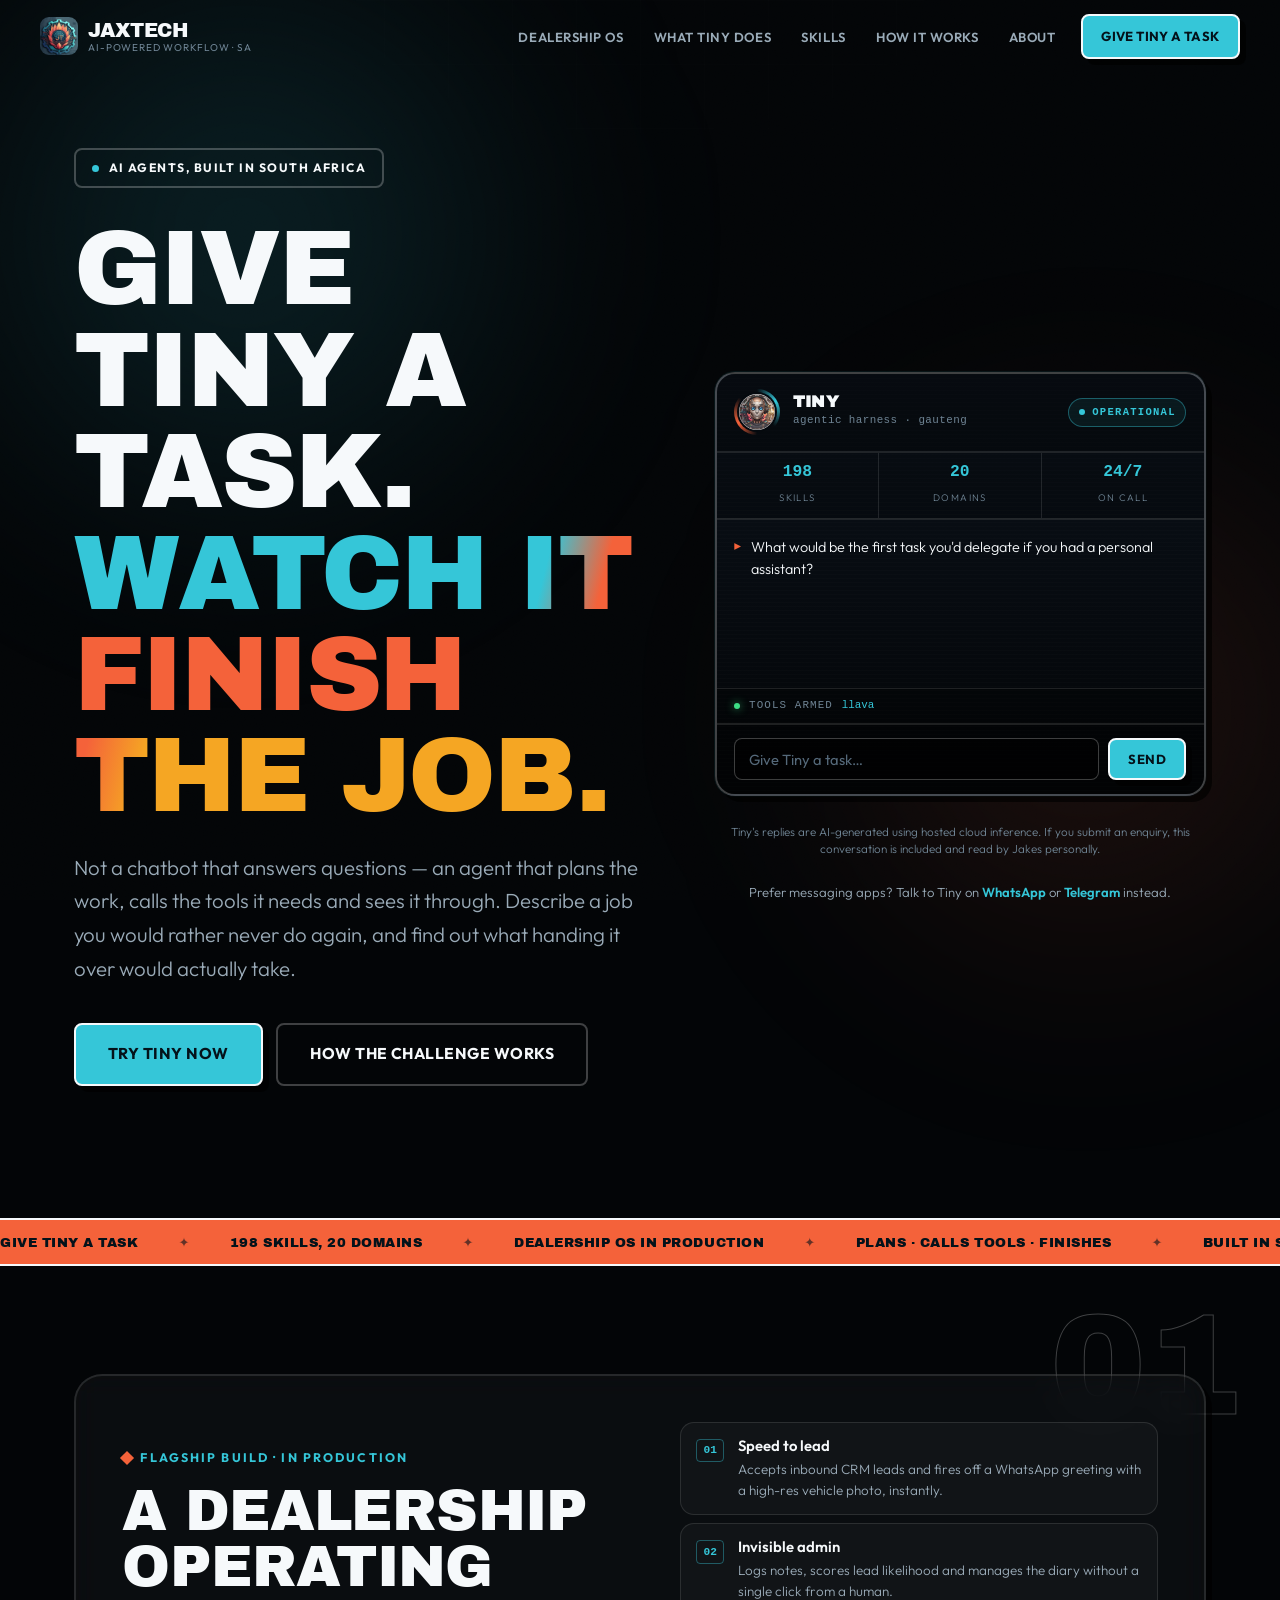
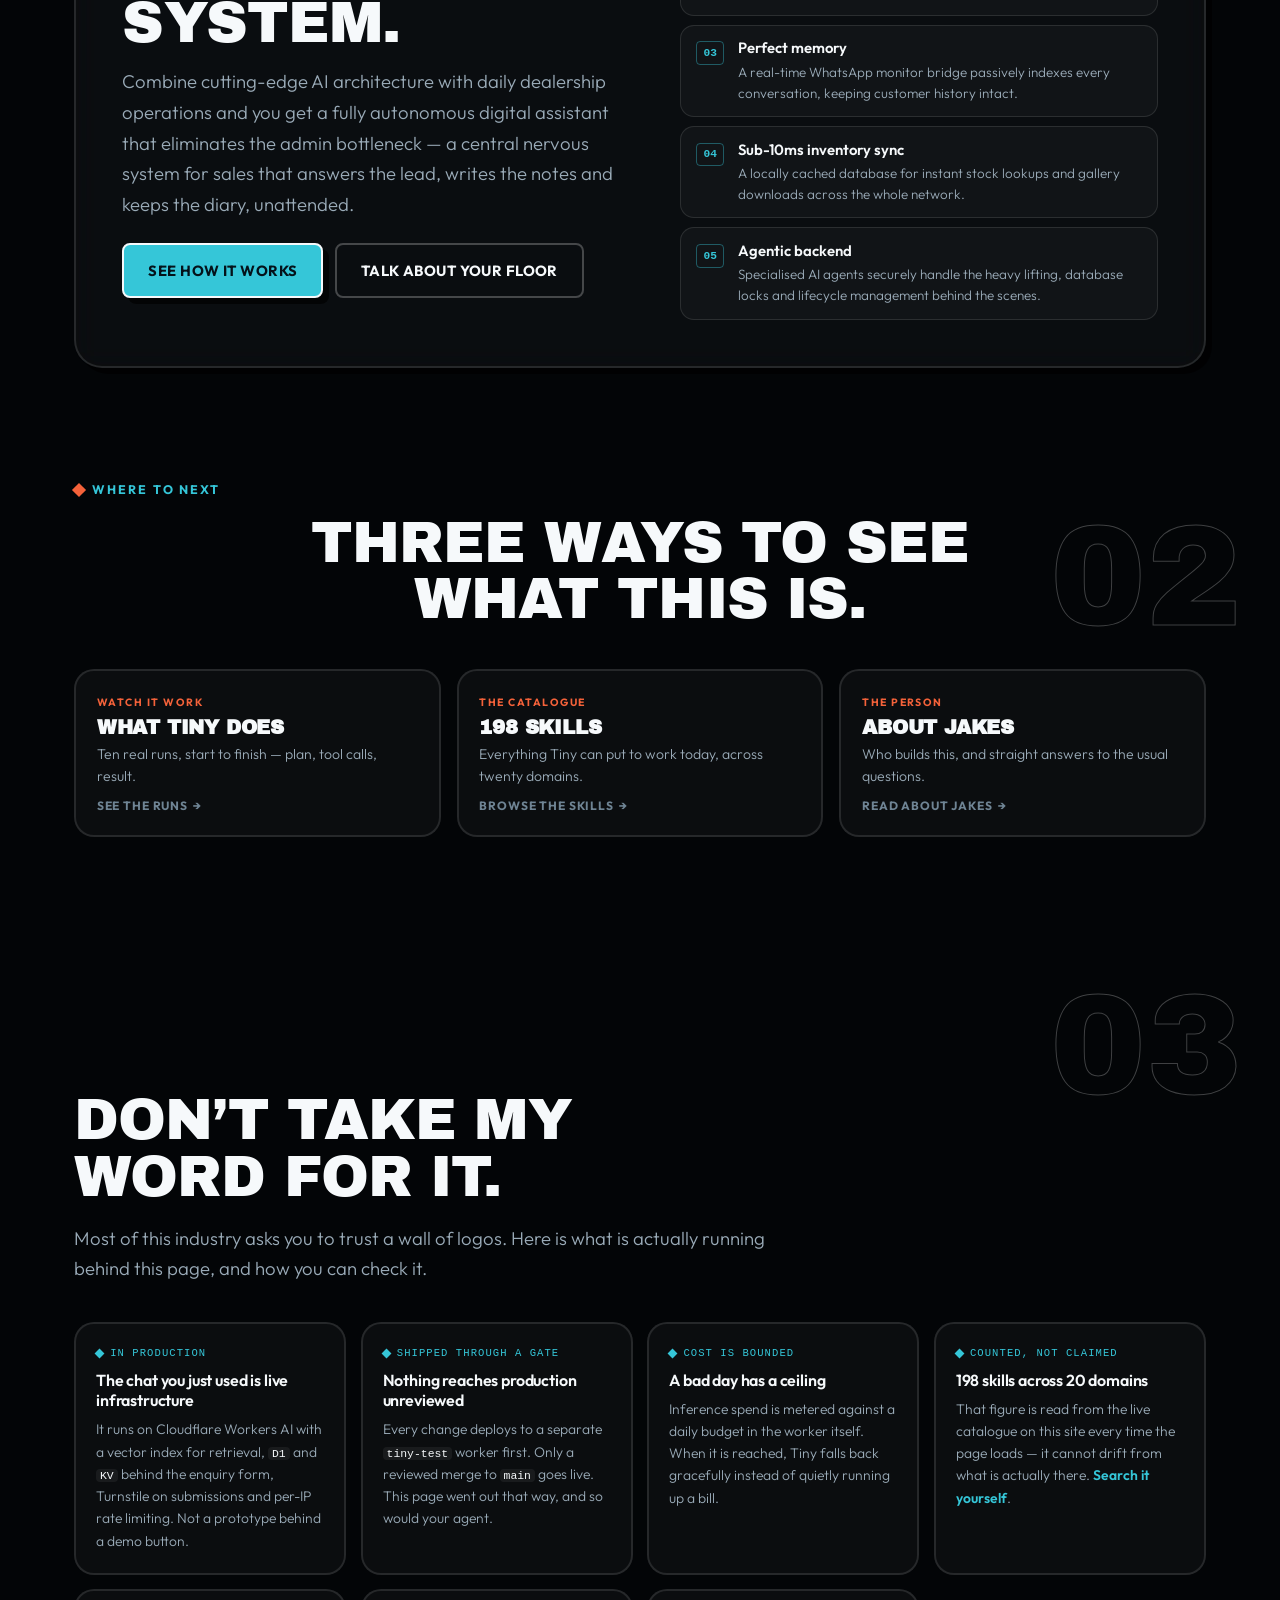
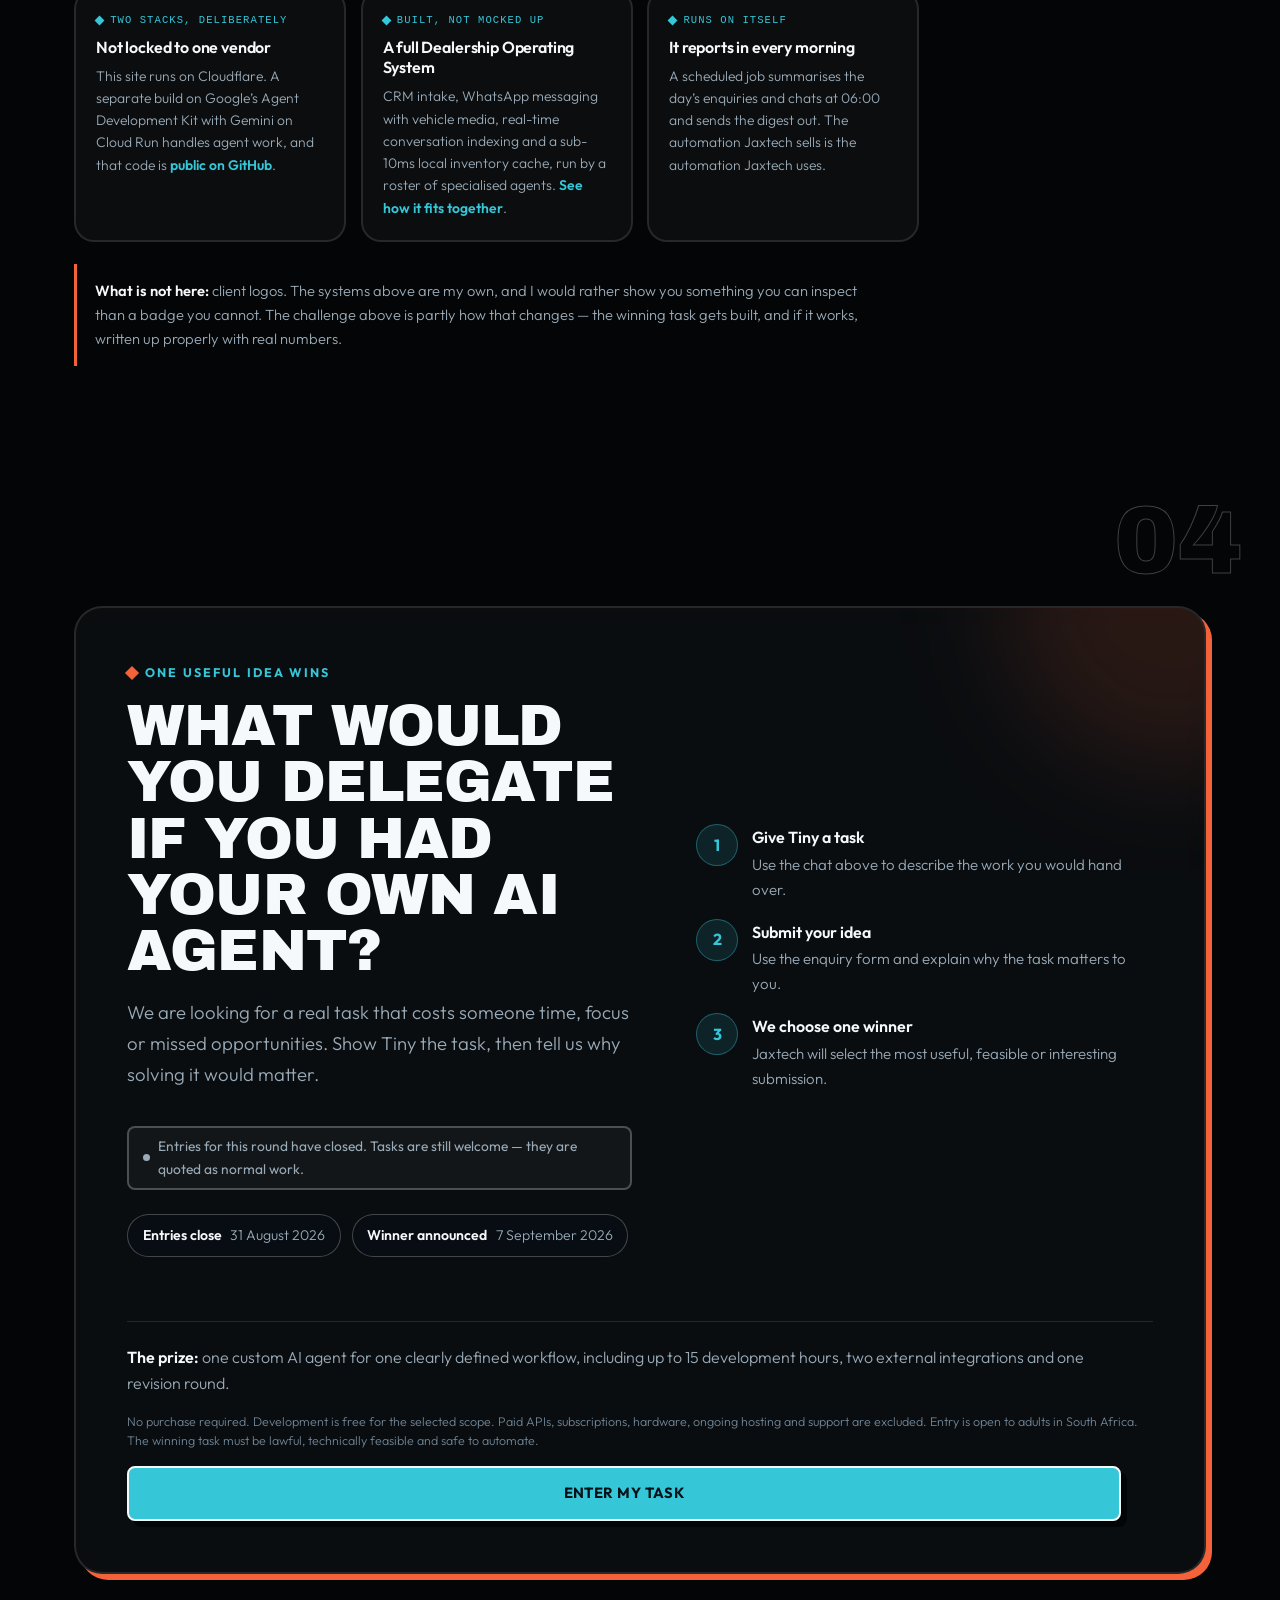
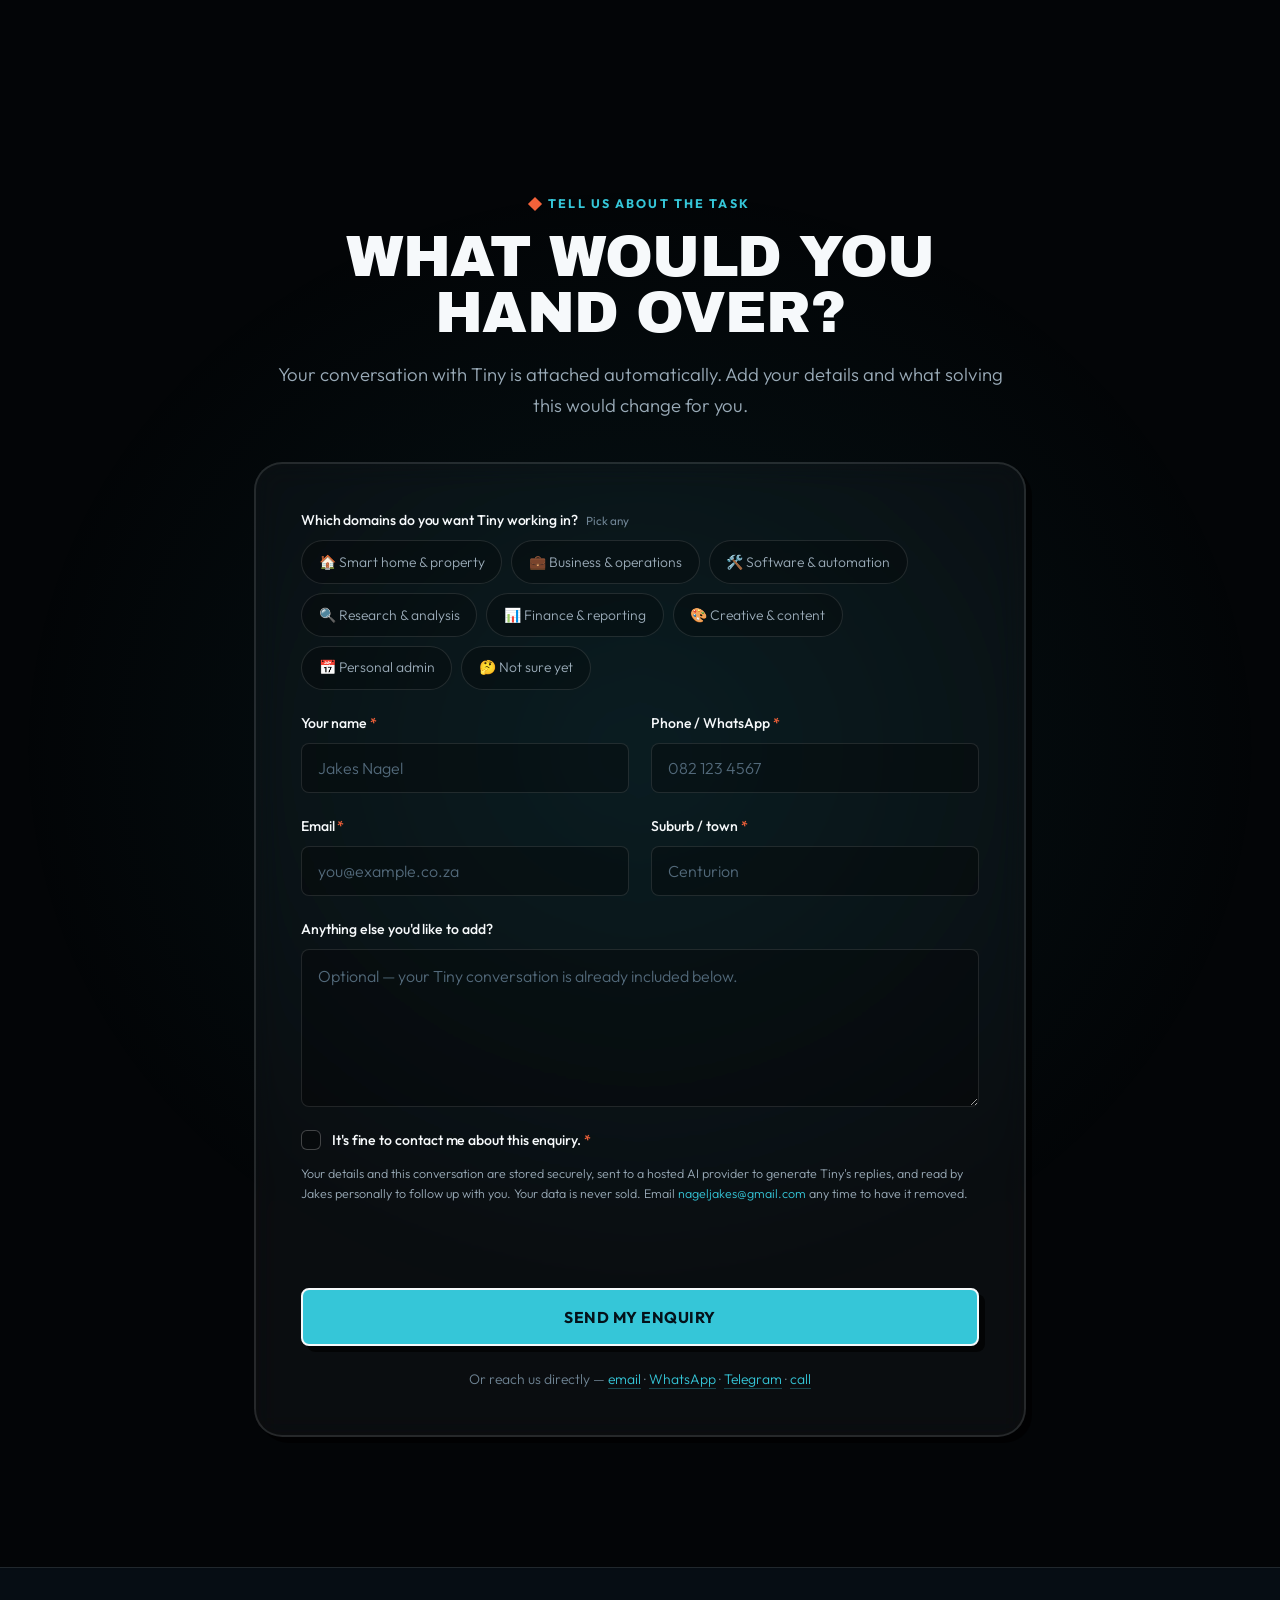
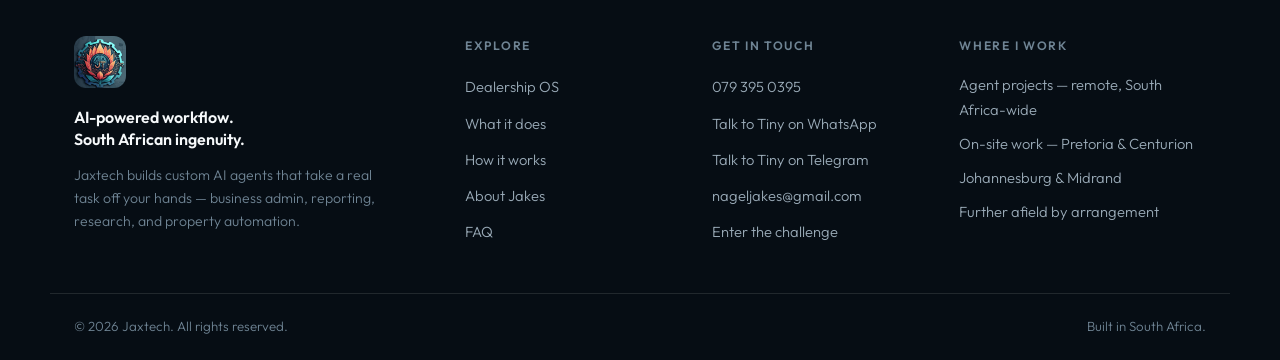
==== commit 8c7f19f3: "Feature the Dealership Operating System across the site Adds a dedicated dealership.html case study " ====
--- a/index.html
+++ b/index.html
@@ -30,7 +30,7 @@
 <link rel="preconnect" href="https://fonts.googleapis.com">
 <link rel="preconnect" href="https://fonts.gstatic.com" crossorigin>
 <link href="https://fonts.googleapis.com/css2?family=Archivo+Black&family=Outfit:wght@300;400;500;600;700;800&display=swap" rel="stylesheet">
-<link rel="stylesheet" href="styles.css?v=29">
+<link rel="stylesheet" href="styles.css?v=30">
 <script>document.documentElement.className += ' js';</script>
 </head>
 <body>
@@ -48,6 +48,7 @@
     <span class="nav-brand-text">Jaxtech<small>AI-powered workflow · SA</small></span>
   </a>
   <ul class="nav-links" id="nav-links">
+    <li><a href="dealership.html">Dealership OS</a></li>
     <li><a href="what-tiny-does.html">What Tiny does</a></li>
     <li><a href="skills.html">Skills</a></li>
     <li><a href="platform.html">How it works</a></li>
@@ -111,12 +112,56 @@
 <!-- ══ TICKER ══ -->
 <div class="marquee" aria-hidden="true">
   <div class="marquee-track">
-    <span>Give Tiny a task</span><span>198 skills, 20 domains</span><span>Plans · calls tools · finishes</span><span>Built in South Africa</span>
-    <span>Give Tiny a task</span><span>198 skills, 20 domains</span><span>Plans · calls tools · finishes</span><span>Built in South Africa</span>
+    <span>Give Tiny a task</span><span>198 skills, 20 domains</span><span>Dealership OS in production</span><span>Plans · calls tools · finishes</span><span>Built in South Africa</span>
+    <span>Give Tiny a task</span><span>198 skills, 20 domains</span><span>Dealership OS in production</span><span>Plans · calls tools · finishes</span><span>Built in South Africa</span>
   </div>
 </div>
 
-<section class="section">
+<!-- ══ FLAGSHIP BUILD ══ -->
+<section class="section" id="dealership-os">
+  <div class="wrap">
+    <div class="flagship glass reveal">
+      <div class="flagship-copy">
+        <p class="kicker">Flagship build · in production</p>
+        <h2 class="h2">A Dealership Operating System.</h2>
+        <p class="lede">Combine cutting-edge AI architecture with daily dealership operations and you get a fully autonomous digital assistant that eliminates the admin bottleneck — a central nervous system for sales that answers the lead, writes the notes and keeps the diary, unattended.</p>
+        <div class="flagship-actions">
+          <a href="dealership.html" class="btn btn-primary" data-track="dos_home_cta">See how it works</a>
+          <a href="#enquire" class="btn btn-ghost">Talk about your floor</a>
+        </div>
+      </div>
+      <div class="flagship-list">
+        <div class="flagship-item">
+          <i>01</i>
+          <b>Speed to lead</b>
+          <span>Accepts inbound CRM leads and fires off a WhatsApp greeting with a high-res vehicle photo, instantly.</span>
+        </div>
+        <div class="flagship-item">
+          <i>02</i>
+          <b>Invisible admin</b>
+          <span>Logs notes, scores lead likelihood and manages the diary without a single click from a human.</span>
+        </div>
+        <div class="flagship-item">
+          <i>03</i>
+          <b>Perfect memory</b>
+          <span>A real-time WhatsApp monitor bridge passively indexes every conversation, keeping customer history intact.</span>
+        </div>
+        <div class="flagship-item">
+          <i>04</i>
+          <b>Sub-10ms inventory sync</b>
+          <span>A locally cached database for instant stock lookups and gallery downloads across the whole network.</span>
+        </div>
+        <div class="flagship-item">
+          <i>05</i>
+          <b>Agentic backend</b>
+          <span>Specialised AI agents securely handle the heavy lifting, database locks and lifecycle management behind the scenes.</span>
+        </div>
+      </div>
+    </div>
+  </div>
+</section>
+
+<section class="section flagship-section">
   <div class="wrap">
     <p class="kicker reveal" style="justify-content:center">Where to next</p>
     <h2 class="h2 reveal" style="margin-inline:auto;text-align:center">Three ways to see what this is.</h2>
@@ -176,6 +221,11 @@
         <p>This site runs on Cloudflare. A separate build on Google&rsquo;s Agent Development Kit with Gemini on Cloud Run handles agent work, and that code is <a href="https://github.com/Nageljakes/jaxtech-tiny-agent" rel="noopener">public on GitHub</a>.</p>
       </div>
       <div class="receipt reveal">
+        <span class="receipt-tag">Built, not mocked up</span>
+        <b>A full Dealership Operating System</b>
+        <p>CRM intake, WhatsApp messaging with vehicle media, real-time conversation indexing and a sub-10ms local inventory cache, run by a roster of specialised agents. <a href="dealership.html">See how it fits together</a>.</p>
+      </div>
+      <div class="receipt reveal">
         <span class="receipt-tag">Runs on itself</span>
         <b>It reports in every morning</b>
         <p>A scheduled job summarises the day&rsquo;s enquiries and chats at 06:00 and sends the digest out. The automation Jaxtech sells is the automation Jaxtech uses.</p>
@@ -347,11 +397,11 @@
     <div class="footer-col">
       <h3>Explore</h3>
       <ul>
+        <li><a href="dealership.html">Dealership OS</a></li>
         <li><a href="skills.html">What it does</a></li>
         <li><a href="platform.html">How it works</a></li>
         <li><a href="about.html">About Jakes</a></li>
         <li><a href="about.html#faq">FAQ</a></li>
-        <li><a href="platform.html">The technology</a></li>
       </ul>
     </div>
     <div class="footer-col">
--- a/styles.css
+++ b/styles.css
@@ -2186,3 +2186,161 @@
   text-underline-offset: 2px;
 }
 .hv-msg.unreachable a:hover { color: var(--coral); }
+
+/* ============================================================
+   DEALERSHIP OPERATING SYSTEM
+   Flagship build — a homepage band that hands off to
+   dealership.html, plus the components that page is built from.
+   ============================================================ */
+
+/* ── Homepage flagship band ─────────────────────────── */
+.flagship-section { padding-top: 0; }
+.flagship {
+  display: grid; grid-template-columns: minmax(0, 1.08fr) minmax(0, 1fr);
+  gap: clamp(1.6rem, 4vw, 2.6rem);
+  border-radius: var(--r-xl); border-width: 2px;
+  padding: clamp(1.7rem, 4vw, 2.9rem);
+  box-shadow: var(--hard);
+}
+.flagship-copy { min-width: 0; align-self: center; }
+.flagship-copy .h2 { margin-bottom: .9rem; }
+.flagship-copy .lede { margin-bottom: 1.5rem; }
+.flagship-actions { display: flex; flex-wrap: wrap; gap: .7rem; }
+.flagship-list { display: grid; gap: .55rem; min-width: 0; align-content: center; }
+.flagship-item {
+  display: grid; grid-template-columns: auto minmax(0, 1fr); gap: .2rem .85rem;
+  align-items: baseline;
+  padding: .8rem .95rem;
+  border: 1px solid var(--line); border-radius: var(--r);
+  background: rgba(255,255,255,.03);
+  transition: border-color .22s var(--ease), background .22s var(--ease);
+}
+.flagship-item:hover { border-color: var(--line-strong); background: rgba(255,255,255,.05); }
+.flagship-item i {
+  grid-row: span 2; font-style: normal;
+  font-family: ui-monospace, Menlo, Consolas, monospace;
+  font-size: .7rem; font-weight: 700; color: var(--teal);
+  border: 1px solid rgba(53,198,216,.4); border-radius: 4px;
+  padding: .1rem .4rem; align-self: start; margin-top: .18rem;
+}
+.flagship-item b { font-size: .93rem; font-weight: 600; line-height: 1.35; }
+.flagship-item span { font-size: .84rem; color: var(--muted); line-height: 1.55; }
+
+@media (max-width: 980px) {
+  .flagship { grid-template-columns: minmax(0, 1fr); }
+}
+
+/* ── Pillar cards (dealership.html) ─────────────────── */
+/* minmax(300px) rather than a smaller floor so the five pillars land as
+   3 + 2 on a desktop container instead of 4 + 1 orphan. */
+.dos-pillars {
+  display: grid; grid-template-columns: repeat(auto-fit, minmax(300px, 1fr));
+  gap: 1rem; margin-top: 2.4rem;
+}
+.dos-pillar {
+  position: relative; display: grid; gap: .5rem; align-content: start;
+  min-width: 0; padding: 1.5rem 1.4rem;
+  border: 2px solid var(--line); border-radius: var(--r-lg);
+  background: var(--surface);
+  transition: border-color .22s var(--ease), transform .22s var(--ease),
+              box-shadow .22s var(--ease);
+}
+.dos-pillar:hover {
+  border-color: var(--card-accent, var(--teal)); transform: translate(-4px, -4px);
+  box-shadow: 6px 6px 0 var(--card-accent, var(--teal));
+}
+.dos-pillar-n {
+  font-family: ui-monospace, Menlo, Consolas, monospace;
+  font-size: .68rem; letter-spacing: .12em; text-transform: uppercase;
+  color: var(--card-accent, var(--teal));
+}
+.dos-pillar h3 {
+  font-family: var(--font-display); text-transform: uppercase;
+  font-size: 1.16rem; letter-spacing: -.01em; line-height: 1.12; font-weight: 400;
+}
+.dos-pillar p { font-size: .89rem; color: var(--muted); line-height: 1.6; }
+.dos-pillar-meta {
+  margin-top: .35rem; padding-top: .7rem; border-top: 1px solid var(--line);
+  font-size: .76rem; letter-spacing: .06em; text-transform: uppercase;
+  font-weight: 700; color: var(--muted-dim);
+}
+
+/* ── Metric strip ───────────────────────────────────── */
+.dos-metrics {
+  display: grid; grid-template-columns: repeat(auto-fit, minmax(170px, 1fr));
+  gap: .9rem; margin-top: 2.2rem;
+}
+.dos-metric {
+  border: 2px solid var(--line); border-radius: var(--r-lg);
+  padding: 1.2rem 1.25rem; background: var(--surface); min-width: 0;
+}
+.dos-metric b {
+  display: block; font-family: var(--font-display); font-weight: 400;
+  font-size: clamp(1.5rem, 3.4vw, 2rem); line-height: 1.05;
+  letter-spacing: -.02em; color: var(--teal);
+}
+.dos-metric span {
+  display: block; margin-top: .35rem; font-size: .82rem; color: var(--muted);
+  line-height: 1.5;
+}
+
+/* ── Lifecycle timeline ─────────────────────────────── */
+.dos-timeline {
+  border-radius: var(--r-lg); border-width: 2px;
+  padding: clamp(1.3rem, 3vw, 1.9rem); margin-top: 2.2rem;
+}
+.dos-step {
+  display: grid; grid-template-columns: 108px minmax(0, 1fr); gap: 1.1rem;
+  padding: 1rem 0; border-bottom: 1px solid var(--line);
+}
+.dos-step:first-child { padding-top: 0; }
+.dos-step:last-child { border-bottom: 0; padding-bottom: 0; }
+.dos-step b {
+  font-family: ui-monospace, Menlo, Consolas, monospace;
+  font-size: .74rem; letter-spacing: .08em; text-transform: uppercase;
+  color: var(--teal); padding-top: 4px;
+}
+.dos-step p { font-size: .92rem; color: var(--muted); line-height: 1.65; }
+.dos-step p strong { color: var(--text); }
+.dos-actor {
+  display: inline-block; margin-left: .4rem;
+  font-family: ui-monospace, Menlo, Consolas, monospace;
+  font-size: .74em; color: var(--coral);
+  border: 1px solid rgba(244,98,58,.35); border-radius: 4px;
+  padding: .05em .35em; white-space: nowrap;
+}
+@media (max-width: 620px) {
+  .dos-step { grid-template-columns: minmax(0, 1fr); gap: .3rem; }
+  .dos-step b { padding-top: 0; }
+}
+
+/* ── Bot roster ─────────────────────────────────────── */
+.dos-bots {
+  display: grid; grid-template-columns: repeat(auto-fit, minmax(232px, 1fr));
+  gap: 1rem; margin-top: 2rem;
+}
+.dos-bot {
+  border-radius: var(--r); padding: 1.3rem 1.35rem; min-width: 0;
+  display: grid; gap: .4rem; align-content: start;
+}
+.dos-bot h3 {
+  font-family: ui-monospace, Menlo, Consolas, monospace;
+  font-size: .84rem; font-weight: 700; color: var(--teal); letter-spacing: .02em;
+}
+.dos-bot p { font-size: .87rem; color: var(--muted); line-height: 1.6; }
+
+/* ── Straight-talk note ─────────────────────────────── */
+.dos-note {
+  margin-top: 2rem; border-left: 3px solid var(--amber);
+  padding: .9rem 0 .9rem 1.1rem; max-width: 74ch;
+}
+.dos-note p { font-size: .92rem; color: var(--muted); line-height: 1.65; }
+.dos-note strong { color: var(--text); }
+
+/* Five nav links no longer fit comfortably between the brand and the CTA
+   on narrow laptops, so tighten the run before the hamburger takes over. */
+@media (max-width: 1080px) and (min-width: 761px) {
+  .nav { gap: 1.1rem; }
+  .nav-links { gap: 1.15rem; }
+  .nav-links a { font-size: .76rem; letter-spacing: .02em; }
+}
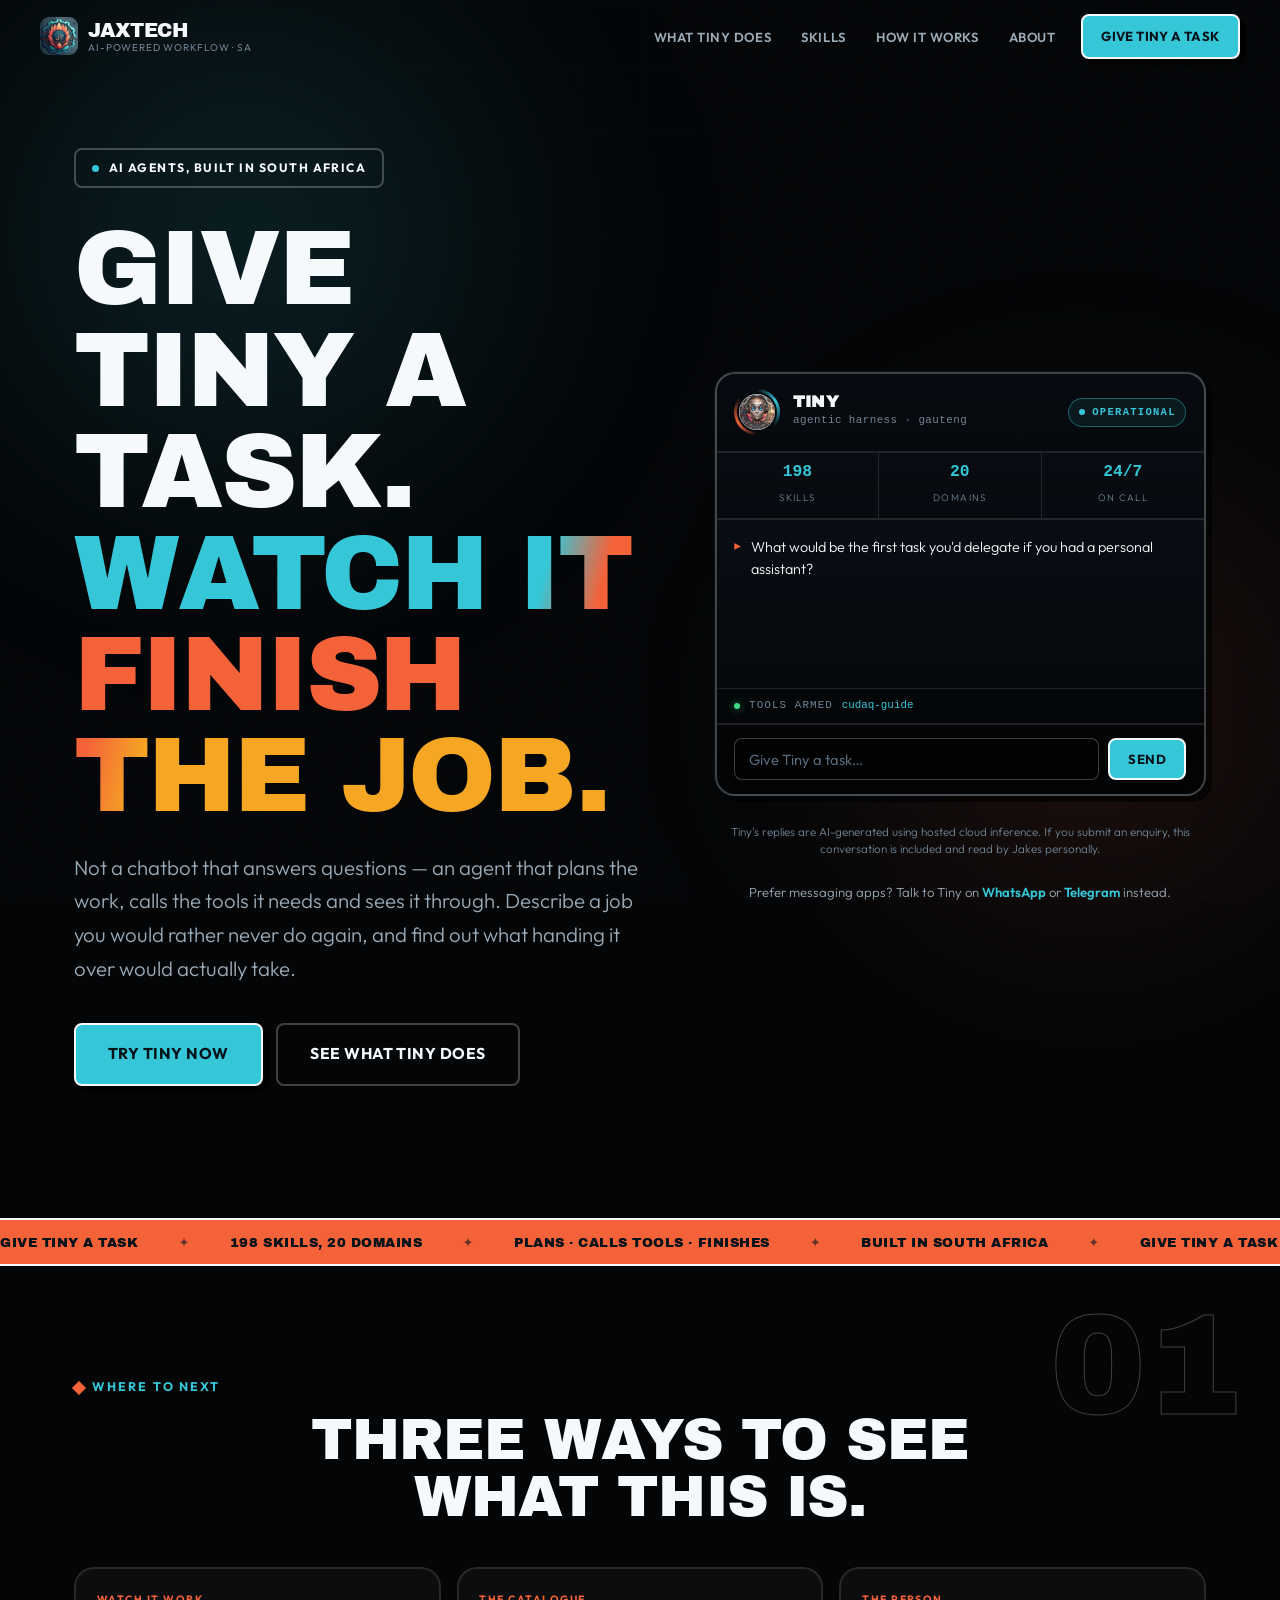
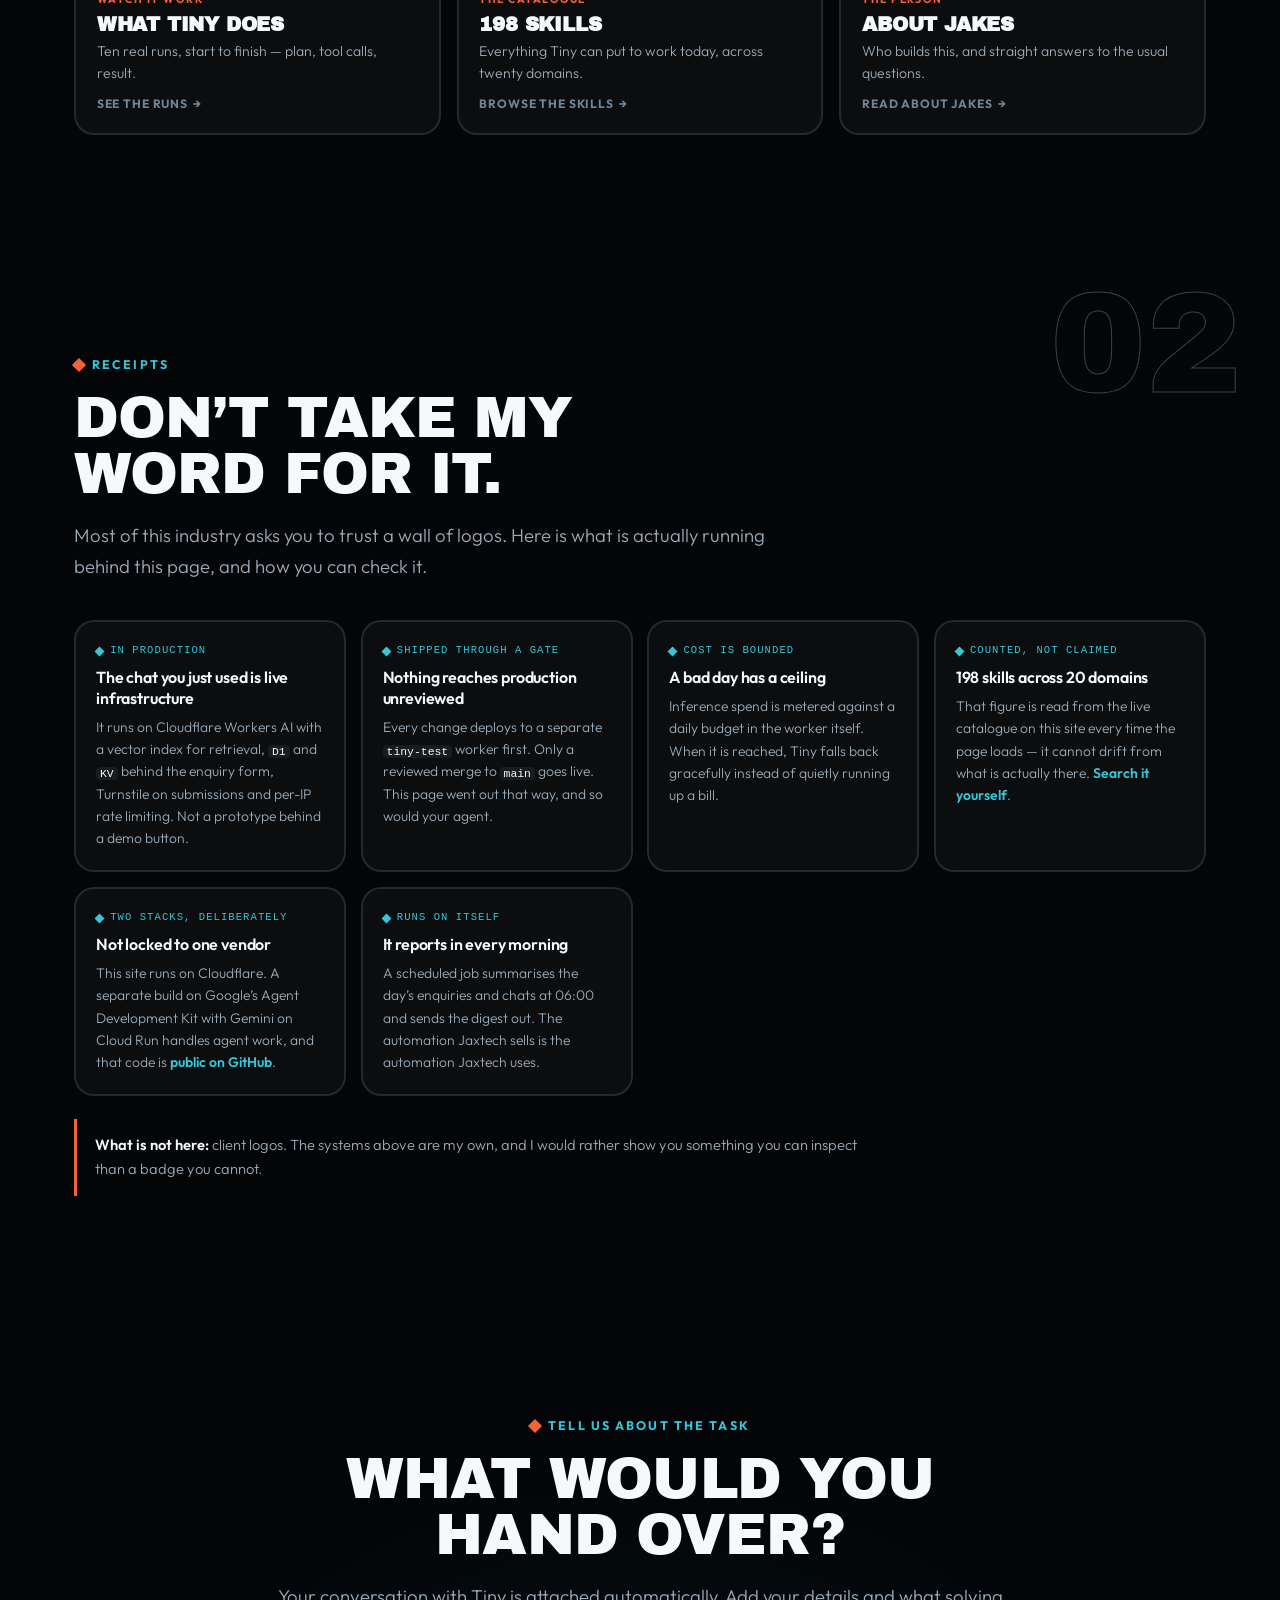
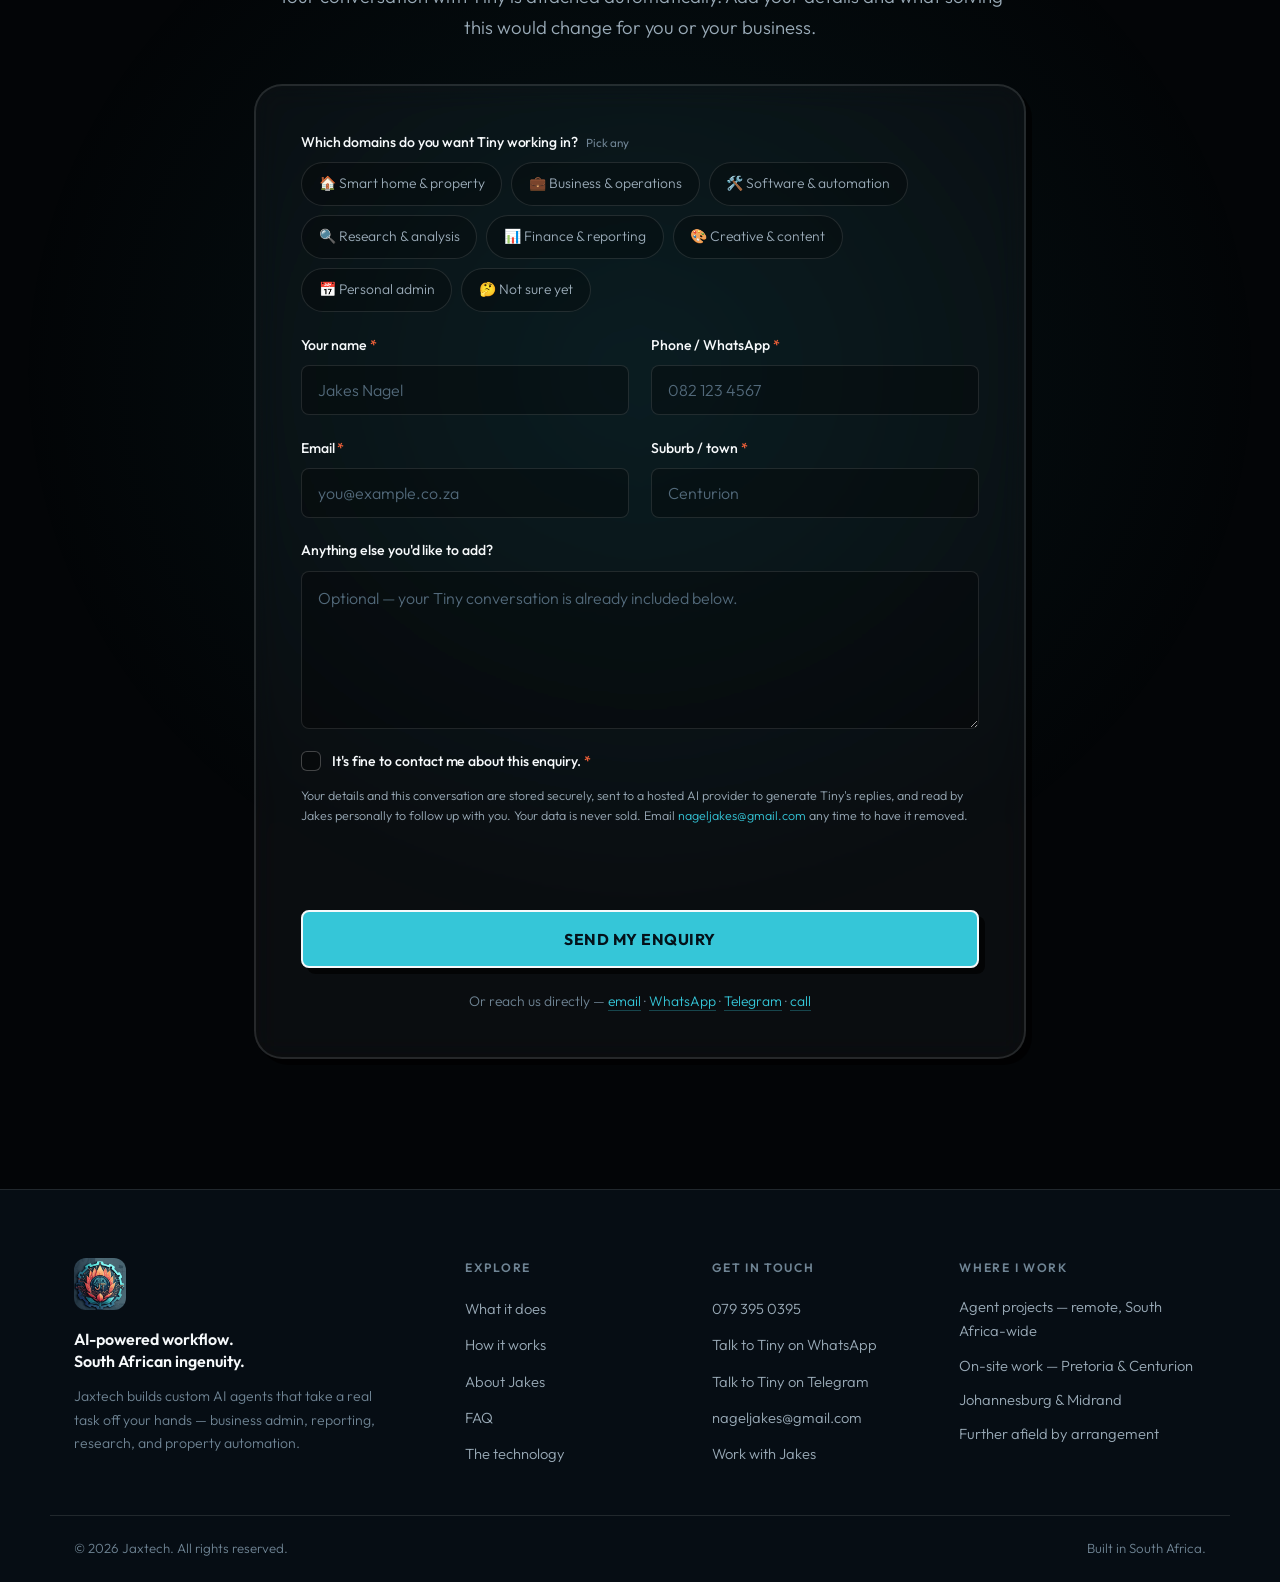
==== commit e8e0f544: "Remove AI Agent Challenge special and transition site to evergreen enquiry" ====
--- a/index.html
+++ b/index.html
@@ -5,22 +5,22 @@
 <meta name="viewport" content="width=device-width, initial-scale=1.0">
 
 <title>Meet Tiny — AI Agents and Workflow Automation | Jaxtech</title>
-<meta name="description" content="Give Tiny a real task and see what an AI agent could do for you or your business. Enter the Jaxtech AI Agent Challenge for a chance to have your own agent built free.">
+<meta name="description" content="Give Tiny a real task and see what an AI agent could do for you or your business. An agent that plans the work, calls the tools it needs and sees it through.">
 <link rel="canonical" href="https://nageljakes.github.io/jaxtechweb/">
 
 <!-- Social share cards -->
 <meta property="og:type" content="website">
 <meta property="og:site_name" content="Jaxtech">
-<meta property="og:title" content="Give Tiny a task. You could win your own AI agent.">
-<meta property="og:description" content="Show us the task you would delegate. Jaxtech will choose one useful idea and build its owner a custom AI agent at no development cost.">
+<meta property="og:title" content="Give Tiny a task. Watch it finish the job.">
+<meta property="og:description" content="Not a chatbot that answers questions — an agent that plans the work, calls the tools it needs and sees it through. Built in South Africa.">
 <meta property="og:url" content="https://nageljakes.github.io/jaxtechweb/">
 <meta property="og:image" content="https://nageljakes.github.io/jaxtechweb/assets/og-image.jpg">
 <meta property="og:image:width" content="1200">
 <meta property="og:image:height" content="1200">
 <meta property="og:locale" content="en_ZA">
 <meta name="twitter:card" content="summary_large_image">
-<meta name="twitter:title" content="Give Tiny a task. You could win your own AI agent.">
-<meta name="twitter:description" content="Try Tiny, submit your best task and enter the Jaxtech AI Agent Challenge.">
+<meta name="twitter:title" content="Give Tiny a task. Watch it finish the job.">
+<meta name="twitter:description" content="Describe a job you would rather never do again, and find out what handing it over to an AI agent would actually take.">
 <meta name="twitter:image" content="https://nageljakes.github.io/jaxtechweb/assets/og-image.jpg">
 <meta name="theme-color" content="#030507">
 
@@ -30,7 +30,7 @@
 <link rel="preconnect" href="https://fonts.googleapis.com">
 <link rel="preconnect" href="https://fonts.gstatic.com" crossorigin>
 <link href="https://fonts.googleapis.com/css2?family=Archivo+Black&family=Outfit:wght@300;400;500;600;700;800&display=swap" rel="stylesheet">
-<link rel="stylesheet" href="styles.css?v=30">
+<link rel="stylesheet" href="styles.css?v=29">
 <script>document.documentElement.className += ' js';</script>
 </head>
 <body>
@@ -48,7 +48,6 @@
     <span class="nav-brand-text">Jaxtech<small>AI-powered workflow · SA</small></span>
   </a>
   <ul class="nav-links" id="nav-links">
-    <li><a href="dealership.html">Dealership OS</a></li>
     <li><a href="what-tiny-does.html">What Tiny does</a></li>
     <li><a href="skills.html">Skills</a></li>
     <li><a href="platform.html">How it works</a></li>
@@ -67,7 +66,7 @@
     <p class="hero-sub reveal">Not a chatbot that answers questions &mdash; an agent that plans the work, calls the tools it needs and sees it through. Describe a job you would rather never do again, and find out what handing it over would actually take.</p>
     <div class="hero-actions reveal">
       <a href="#tiny-chat" class="btn btn-primary btn-lg" data-track="hero_try_tiny">Try Tiny now</a>
-      <a href="#challenge" class="btn btn-ghost btn-lg">How the challenge works</a>
+      <a href="what-tiny-does.html" class="btn btn-ghost btn-lg">See what Tiny does</a>
     </div>
   </div>
 
@@ -112,56 +111,12 @@
 <!-- ══ TICKER ══ -->
 <div class="marquee" aria-hidden="true">
   <div class="marquee-track">
-    <span>Give Tiny a task</span><span>198 skills, 20 domains</span><span>Dealership OS in production</span><span>Plans · calls tools · finishes</span><span>Built in South Africa</span>
-    <span>Give Tiny a task</span><span>198 skills, 20 domains</span><span>Dealership OS in production</span><span>Plans · calls tools · finishes</span><span>Built in South Africa</span>
+    <span>Give Tiny a task</span><span>198 skills, 20 domains</span><span>Plans · calls tools · finishes</span><span>Built in South Africa</span>
+    <span>Give Tiny a task</span><span>198 skills, 20 domains</span><span>Plans · calls tools · finishes</span><span>Built in South Africa</span>
   </div>
 </div>
 
-<!-- ══ FLAGSHIP BUILD ══ -->
-<section class="section" id="dealership-os">
-  <div class="wrap">
-    <div class="flagship glass reveal">
-      <div class="flagship-copy">
-        <p class="kicker">Flagship build · in production</p>
-        <h2 class="h2">A Dealership Operating System.</h2>
-        <p class="lede">Combine cutting-edge AI architecture with daily dealership operations and you get a fully autonomous digital assistant that eliminates the admin bottleneck — a central nervous system for sales that answers the lead, writes the notes and keeps the diary, unattended.</p>
-        <div class="flagship-actions">
-          <a href="dealership.html" class="btn btn-primary" data-track="dos_home_cta">See how it works</a>
-          <a href="#enquire" class="btn btn-ghost">Talk about your floor</a>
-        </div>
-      </div>
-      <div class="flagship-list">
-        <div class="flagship-item">
-          <i>01</i>
-          <b>Speed to lead</b>
-          <span>Accepts inbound CRM leads and fires off a WhatsApp greeting with a high-res vehicle photo, instantly.</span>
-        </div>
-        <div class="flagship-item">
-          <i>02</i>
-          <b>Invisible admin</b>
-          <span>Logs notes, scores lead likelihood and manages the diary without a single click from a human.</span>
-        </div>
-        <div class="flagship-item">
-          <i>03</i>
-          <b>Perfect memory</b>
-          <span>A real-time WhatsApp monitor bridge passively indexes every conversation, keeping customer history intact.</span>
-        </div>
-        <div class="flagship-item">
-          <i>04</i>
-          <b>Sub-10ms inventory sync</b>
-          <span>A locally cached database for instant stock lookups and gallery downloads across the whole network.</span>
-        </div>
-        <div class="flagship-item">
-          <i>05</i>
-          <b>Agentic backend</b>
-          <span>Specialised AI agents securely handle the heavy lifting, database locks and lifecycle management behind the scenes.</span>
-        </div>
-      </div>
-    </div>
-  </div>
-</section>
-
-<section class="section flagship-section">
+<section class="section">
   <div class="wrap">
     <p class="kicker reveal" style="justify-content:center">Where to next</p>
     <h2 class="h2 reveal" style="margin-inline:auto;text-align:center">Three ways to see what this is.</h2>
@@ -221,11 +176,6 @@
         <p>This site runs on Cloudflare. A separate build on Google&rsquo;s Agent Development Kit with Gemini on Cloud Run handles agent work, and that code is <a href="https://github.com/Nageljakes/jaxtech-tiny-agent" rel="noopener">public on GitHub</a>.</p>
       </div>
       <div class="receipt reveal">
-        <span class="receipt-tag">Built, not mocked up</span>
-        <b>A full Dealership Operating System</b>
-        <p>CRM intake, WhatsApp messaging with vehicle media, real-time conversation indexing and a sub-10ms local inventory cache, run by a roster of specialised agents. <a href="dealership.html">See how it fits together</a>.</p>
-      </div>
-      <div class="receipt reveal">
         <span class="receipt-tag">Runs on itself</span>
         <b>It reports in every morning</b>
         <p>A scheduled job summarises the day&rsquo;s enquiries and chats at 06:00 and sends the digest out. The automation Jaxtech sells is the automation Jaxtech uses.</p>
@@ -233,45 +183,18 @@
     </div>
 
     <div class="receipt-note reveal">
-      <p><strong>What is not here:</strong> client logos. The systems above are my own, and I would rather show you something you can inspect than a badge you cannot. The challenge above is partly how that changes &mdash; the winning task gets built, and if it works, written up properly with real numbers.</p>
+      <p><strong>What is not here:</strong> client logos. The systems above are my own, and I would rather show you something you can inspect than a badge you cannot.</p>
     </div>
   </div>
 </section>
 
-<!-- ══ AI AGENT CHALLENGE ══ -->
-<section class="section challenge-section" id="challenge">
-  <div class="wrap">
-    <div class="challenge-shell glass reveal">
-      <div class="challenge-copy">
-        <p class="kicker">One useful idea wins</p>
-        <h2 class="h2">What would you delegate if you had your own AI agent?</h2>
-        <p class="lede">We are looking for a real task that costs someone time, focus or missed opportunities. Show Tiny the task, then tell us why solving it would matter.</p>
-        <p class="challenge-status" id="challenge-status" hidden></p>
-        <div class="challenge-dates" aria-label="Challenge dates">
-          <span><strong>Entries close</strong> 31 August 2026</span>
-          <span><strong>Winner announced</strong> 7 September 2026</span>
-        </div>
-      </div>
-      <ol class="challenge-steps">
-        <li><span>1</span><div><strong>Give Tiny a task</strong><p>Use the chat above to describe the work you would hand over.</p></div></li>
-        <li><span>2</span><div><strong>Submit your idea</strong><p>Use the enquiry form and explain why the task matters to you.</p></div></li>
-        <li><span>3</span><div><strong>We choose one winner</strong><p>Jaxtech will select the most useful, feasible or interesting submission.</p></div></li>
-      </ol>
-      <div class="challenge-prize">
-        <p><strong>The prize:</strong> one custom AI agent for one clearly defined workflow, including up to 15 development hours, two external integrations and one revision round.</p>
-        <p class="challenge-small">No purchase required. Development is free for the selected scope. Paid APIs, subscriptions, hardware, ongoing hosting and support are excluded. Entry is open to adults in South Africa. The winning task must be lawful, technically feasible and safe to automate.</p>
-        <a href="#enquire" class="btn btn-primary" data-track="challenge_enter">Enter my task</a>
-      </div>
-    </div>
-  </div>
-</section>
 <!-- ══ ENQUIRY FORM ══ -->
 <section class="section enquire-section" id="enquire">
   <div class="wrap wrap-narrow">
     <div class="enquire-head">
-      <p class="kicker reveal" id="enquire-kicker">Enter the challenge</p>
-      <h2 class="h2 reveal" id="enquire-title">Tell us why your task matters.</h2>
-      <p class="lede reveal" id="enquire-lede">Your first task for Tiny will be added here automatically. Add your details and explain what solving it would change for you or your business.</p>
+      <p class="kicker reveal" id="enquire-kicker">Tell us about the task</p>
+      <h2 class="h2 reveal" id="enquire-title">What would you hand over?</h2>
+      <p class="lede reveal" id="enquire-lede">Your conversation with Tiny is attached automatically. Add your details and what solving this would change for you or your business.</p>
     </div>
 
     <form class="enquire-form glass reveal" id="enquiry-form" novalidate>
@@ -364,7 +287,7 @@
       <div class="cf-turnstile" data-sitekey="0x4AAAAAAEGZmvnas4ETw1AW" data-theme="dark" style="margin-bottom: 1rem;"></div>
 
       <button type="submit" class="btn btn-primary btn-lg btn-block" id="submit-btn" data-track="form_submit">
-        <span class="btn-label">Submit my challenge entry</span>
+        <span class="btn-label">Send my enquiry</span>
         <span class="spinner" aria-hidden="true"></span>
       </button>
 
@@ -397,11 +320,11 @@
     <div class="footer-col">
       <h3>Explore</h3>
       <ul>
-        <li><a href="dealership.html">Dealership OS</a></li>
         <li><a href="skills.html">What it does</a></li>
         <li><a href="platform.html">How it works</a></li>
         <li><a href="about.html">About Jakes</a></li>
         <li><a href="about.html#faq">FAQ</a></li>
+        <li><a href="platform.html">The technology</a></li>
       </ul>
     </div>
     <div class="footer-col">
@@ -411,7 +334,7 @@
         <li><a href="#" class="js-whatsapp">Talk to Tiny on WhatsApp</a></li>
         <li><a href="#" class="js-telegram">Talk to Tiny on Telegram</a></li>
         <li><a href="#" class="js-mail">nageljakes@gmail.com</a></li>
-        <li><a href="#enquire">Enter the challenge</a></li>
+        <li><a href="#enquire">Work with Jakes</a></li>
       </ul>
     </div>
     <div class="footer-col">
@@ -434,7 +357,7 @@
   <a href="#" class="mb-btn js-whatsapp" data-track="mobile_whatsapp"><span>💬</span>WhatsApp</a>
   <a href="#" class="mb-btn js-telegram" data-track="mobile_telegram"><span>✈️</span>Telegram</a>
   <a href="#" class="mb-btn js-tel" data-track="mobile_call"><span>📞</span>Call</a>
-  <a href="#enquire" class="mb-btn mb-primary" data-track="mobile_enquire"><span>✦</span>Enter task</a>
+  <a href="#enquire" class="mb-btn mb-primary" data-track="mobile_enquire"><span>✦</span>Enquire</a>
 </div>
 <script type="application/ld+json">
 {
--- a/styles.css
+++ b/styles.css
@@ -1308,46 +1308,15 @@
     100% { transform: scale(1); box-shadow: 0 0 0 0 rgba(53, 198, 216, 0); }
 }
 
-/* ── AI Agent Challenge ───────────────────────────── */
-.challenge-section { padding-top: 36px; }
-.challenge-shell {
-  border-radius: var(--r-xl); padding: clamp(1.5rem, 4vw, 3.2rem);
-  border-width: 2px; box-shadow: var(--hard-coral);
-  display: grid; grid-template-columns: 1.05fr .95fr; gap: clamp(2rem, 5vw, 4rem);
-  position: relative; overflow: hidden;
-}
-.challenge-shell::before {
-  content: ''; position: absolute; width: 340px; height: 340px; border-radius: 50%;
-  right: -140px; top: -180px; background: rgba(244,98,58,.13); filter: blur(55px); pointer-events: none;
-}
-.challenge-copy, .challenge-steps, .challenge-prize { position: relative; z-index: 1; }
-.challenge-dates { display: flex; flex-wrap: wrap; gap: .7rem; margin-top: 1.5rem; }
-.challenge-dates span {
-  border: 1px solid var(--line-strong); background: rgba(7,13,21,.55);
-  border-radius: 999px; padding: .55rem .9rem; color: var(--muted); font-size: .88rem;
-}
-.challenge-dates strong { margin-right: .35rem; }
-.challenge-steps { list-style: none; display: grid; gap: 1rem; align-content: center; }
-.challenge-steps li { display: grid; grid-template-columns: 42px 1fr; gap: .9rem; align-items: start; }
-.challenge-steps li > span {
+/* ── Numbered Steps ───────────────────────────────── */
+.build-steps, .challenge-steps { list-style: none; display: grid; gap: 1rem; align-content: center; }
+.build-steps li, .challenge-steps li { display: grid; grid-template-columns: 42px 1fr; gap: .9rem; align-items: start; }
+.build-steps li > span, .challenge-steps li > span {
   display: grid; place-items: center; width: 42px; height: 42px; border-radius: 50%;
   background: rgba(53,198,216,.12); border: 1px solid rgba(53,198,216,.38); color: var(--teal); font-weight: 700;
 }
-.challenge-steps p { color: var(--muted); font-size: .94rem; margin-top: .15rem; }
-.challenge-prize {
-  grid-column: 1 / -1; border-top: 1px solid var(--line); padding-top: 1.4rem;
-  display: grid; grid-template-columns: 1fr auto; gap: 1rem 2rem; align-items: center;
-}
-.challenge-prize > p:first-child { color: var(--muted); }
-.challenge-small { grid-column: 1 / -1; color: var(--muted-dim); font-size: .78rem; line-height: 1.5; }
+.build-steps p, .challenge-steps p { color: var(--muted); font-size: .94rem; margin-top: .15rem; }
 .field-help { margin-top: .45rem; color: var(--teal); font-size: .82rem; }
-
-@media (max-width: 760px) {
-  .challenge-shell { grid-template-columns: 1fr; }
-  .challenge-prize { grid-template-columns: 1fr; }
-  .challenge-prize .btn { width: 100%; }
-  .challenge-small { grid-column: 1; }
-}
 
 @media (prefers-reduced-motion: reduce) {
     .skills-grid.enhanced .skill-category { opacity: 1; transform: none; }
@@ -1933,14 +1902,7 @@
 .loop-node, .loop-core { color: var(--text); font-family: inherit; }
 .loop-node h3, .loop-core h3, .loop-node h4, .loop-core h4 { color: var(--text); }
 
-/* The challenge card fills the wrap edge to edge and carries a
-   backdrop-filter, so the section numeral was straddling its right edge —
-   half of it smeared behind the glass, half crisp outside. Give the
-   numeral clear air above the card instead, and trim the preceding
-   section's bottom padding so the page rhythm does not change. */
 .runshow { padding-bottom: 44px; }
-.challenge-section { padding-top: 132px; }
-.challenge-section::before { font-size: clamp(3.2rem, 7.5vw, 6rem); }
 
 /* ============================================================
    MULTI-PAGE CHROME
@@ -2154,25 +2116,6 @@
   outline-offset: -3px;
 }
 
-/* Challenge status — set from the closing date, hidden until it is known. */
-.challenge-status {
-  display: inline-flex; align-items: center; gap: .5rem;
-  margin-top: 1.2rem; padding: .45rem .85rem;
-  border: 2px solid var(--teal); border-radius: var(--r-sm);
-  background: rgba(53,198,216,.1);
-  font-size: .82rem; font-weight: 700; letter-spacing: .04em;
-  text-transform: uppercase; color: var(--teal);
-}
-.challenge-status::before {
-  content: ''; width: 7px; height: 7px; border-radius: 50%;
-  background: currentColor; flex: none;
-}
-.challenge-status.is-closed {
-  border-color: var(--line-strong); background: rgba(255,255,255,.04);
-  color: var(--muted); text-transform: none; letter-spacing: 0;
-  font-weight: 400; font-size: .86rem;
-}
-
 /* Chat fallback when the API is unreachable — e.g. a mobile carrier's
    DNS blocking *.workers.dev. Distinct from a normal agent reply so it
    reads as a system notice, and its links need to be visibly clickable
@@ -2186,161 +2129,3 @@
   text-underline-offset: 2px;
 }
 .hv-msg.unreachable a:hover { color: var(--coral); }
-
-/* ============================================================
-   DEALERSHIP OPERATING SYSTEM
-   Flagship build — a homepage band that hands off to
-   dealership.html, plus the components that page is built from.
-   ============================================================ */
-
-/* ── Homepage flagship band ─────────────────────────── */
-.flagship-section { padding-top: 0; }
-.flagship {
-  display: grid; grid-template-columns: minmax(0, 1.08fr) minmax(0, 1fr);
-  gap: clamp(1.6rem, 4vw, 2.6rem);
-  border-radius: var(--r-xl); border-width: 2px;
-  padding: clamp(1.7rem, 4vw, 2.9rem);
-  box-shadow: var(--hard);
-}
-.flagship-copy { min-width: 0; align-self: center; }
-.flagship-copy .h2 { margin-bottom: .9rem; }
-.flagship-copy .lede { margin-bottom: 1.5rem; }
-.flagship-actions { display: flex; flex-wrap: wrap; gap: .7rem; }
-.flagship-list { display: grid; gap: .55rem; min-width: 0; align-content: center; }
-.flagship-item {
-  display: grid; grid-template-columns: auto minmax(0, 1fr); gap: .2rem .85rem;
-  align-items: baseline;
-  padding: .8rem .95rem;
-  border: 1px solid var(--line); border-radius: var(--r);
-  background: rgba(255,255,255,.03);
-  transition: border-color .22s var(--ease), background .22s var(--ease);
-}
-.flagship-item:hover { border-color: var(--line-strong); background: rgba(255,255,255,.05); }
-.flagship-item i {
-  grid-row: span 2; font-style: normal;
-  font-family: ui-monospace, Menlo, Consolas, monospace;
-  font-size: .7rem; font-weight: 700; color: var(--teal);
-  border: 1px solid rgba(53,198,216,.4); border-radius: 4px;
-  padding: .1rem .4rem; align-self: start; margin-top: .18rem;
-}
-.flagship-item b { font-size: .93rem; font-weight: 600; line-height: 1.35; }
-.flagship-item span { font-size: .84rem; color: var(--muted); line-height: 1.55; }
-
-@media (max-width: 980px) {
-  .flagship { grid-template-columns: minmax(0, 1fr); }
-}
-
-/* ── Pillar cards (dealership.html) ─────────────────── */
-/* minmax(300px) rather than a smaller floor so the five pillars land as
-   3 + 2 on a desktop container instead of 4 + 1 orphan. */
-.dos-pillars {
-  display: grid; grid-template-columns: repeat(auto-fit, minmax(300px, 1fr));
-  gap: 1rem; margin-top: 2.4rem;
-}
-.dos-pillar {
-  position: relative; display: grid; gap: .5rem; align-content: start;
-  min-width: 0; padding: 1.5rem 1.4rem;
-  border: 2px solid var(--line); border-radius: var(--r-lg);
-  background: var(--surface);
-  transition: border-color .22s var(--ease), transform .22s var(--ease),
-              box-shadow .22s var(--ease);
-}
-.dos-pillar:hover {
-  border-color: var(--card-accent, var(--teal)); transform: translate(-4px, -4px);
-  box-shadow: 6px 6px 0 var(--card-accent, var(--teal));
-}
-.dos-pillar-n {
-  font-family: ui-monospace, Menlo, Consolas, monospace;
-  font-size: .68rem; letter-spacing: .12em; text-transform: uppercase;
-  color: var(--card-accent, var(--teal));
-}
-.dos-pillar h3 {
-  font-family: var(--font-display); text-transform: uppercase;
-  font-size: 1.16rem; letter-spacing: -.01em; line-height: 1.12; font-weight: 400;
-}
-.dos-pillar p { font-size: .89rem; color: var(--muted); line-height: 1.6; }
-.dos-pillar-meta {
-  margin-top: .35rem; padding-top: .7rem; border-top: 1px solid var(--line);
-  font-size: .76rem; letter-spacing: .06em; text-transform: uppercase;
-  font-weight: 700; color: var(--muted-dim);
-}
-
-/* ── Metric strip ───────────────────────────────────── */
-.dos-metrics {
-  display: grid; grid-template-columns: repeat(auto-fit, minmax(170px, 1fr));
-  gap: .9rem; margin-top: 2.2rem;
-}
-.dos-metric {
-  border: 2px solid var(--line); border-radius: var(--r-lg);
-  padding: 1.2rem 1.25rem; background: var(--surface); min-width: 0;
-}
-.dos-metric b {
-  display: block; font-family: var(--font-display); font-weight: 400;
-  font-size: clamp(1.5rem, 3.4vw, 2rem); line-height: 1.05;
-  letter-spacing: -.02em; color: var(--teal);
-}
-.dos-metric span {
-  display: block; margin-top: .35rem; font-size: .82rem; color: var(--muted);
-  line-height: 1.5;
-}
-
-/* ── Lifecycle timeline ─────────────────────────────── */
-.dos-timeline {
-  border-radius: var(--r-lg); border-width: 2px;
-  padding: clamp(1.3rem, 3vw, 1.9rem); margin-top: 2.2rem;
-}
-.dos-step {
-  display: grid; grid-template-columns: 108px minmax(0, 1fr); gap: 1.1rem;
-  padding: 1rem 0; border-bottom: 1px solid var(--line);
-}
-.dos-step:first-child { padding-top: 0; }
-.dos-step:last-child { border-bottom: 0; padding-bottom: 0; }
-.dos-step b {
-  font-family: ui-monospace, Menlo, Consolas, monospace;
-  font-size: .74rem; letter-spacing: .08em; text-transform: uppercase;
-  color: var(--teal); padding-top: 4px;
-}
-.dos-step p { font-size: .92rem; color: var(--muted); line-height: 1.65; }
-.dos-step p strong { color: var(--text); }
-.dos-actor {
-  display: inline-block; margin-left: .4rem;
-  font-family: ui-monospace, Menlo, Consolas, monospace;
-  font-size: .74em; color: var(--coral);
-  border: 1px solid rgba(244,98,58,.35); border-radius: 4px;
-  padding: .05em .35em; white-space: nowrap;
-}
-@media (max-width: 620px) {
-  .dos-step { grid-template-columns: minmax(0, 1fr); gap: .3rem; }
-  .dos-step b { padding-top: 0; }
-}
-
-/* ── Bot roster ─────────────────────────────────────── */
-.dos-bots {
-  display: grid; grid-template-columns: repeat(auto-fit, minmax(232px, 1fr));
-  gap: 1rem; margin-top: 2rem;
-}
-.dos-bot {
-  border-radius: var(--r); padding: 1.3rem 1.35rem; min-width: 0;
-  display: grid; gap: .4rem; align-content: start;
-}
-.dos-bot h3 {
-  font-family: ui-monospace, Menlo, Consolas, monospace;
-  font-size: .84rem; font-weight: 700; color: var(--teal); letter-spacing: .02em;
-}
-.dos-bot p { font-size: .87rem; color: var(--muted); line-height: 1.6; }
-
-/* ── Straight-talk note ─────────────────────────────── */
-.dos-note {
-  margin-top: 2rem; border-left: 3px solid var(--amber);
-  padding: .9rem 0 .9rem 1.1rem; max-width: 74ch;
-}
-.dos-note p { font-size: .92rem; color: var(--muted); line-height: 1.65; }
-.dos-note strong { color: var(--text); }
-
-/* Five nav links no longer fit comfortably between the brand and the CTA
-   on narrow laptops, so tighten the run before the hamburger takes over. */
-@media (max-width: 1080px) and (min-width: 761px) {
-  .nav { gap: 1.1rem; }
-  .nav-links { gap: 1.15rem; }
-  .nav-links a { font-size: .76rem; letter-spacing: .02em; }
-}
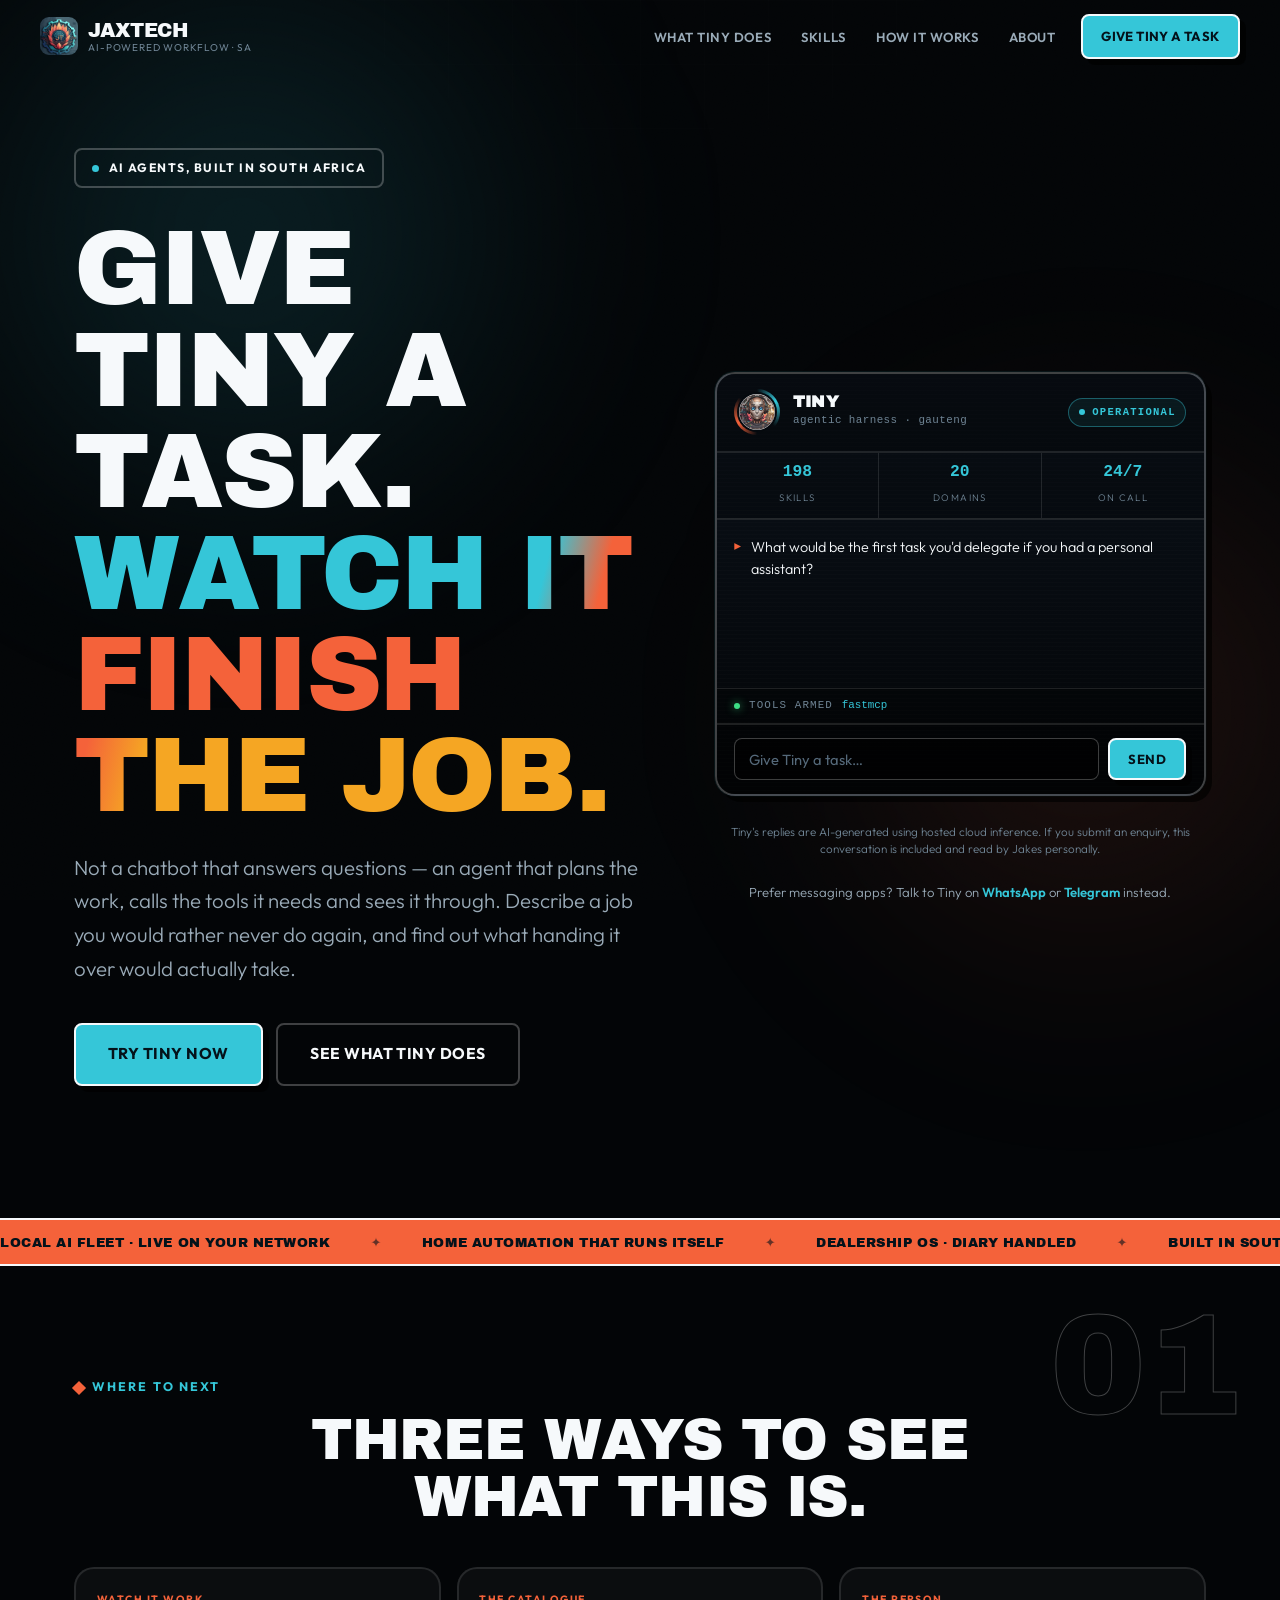
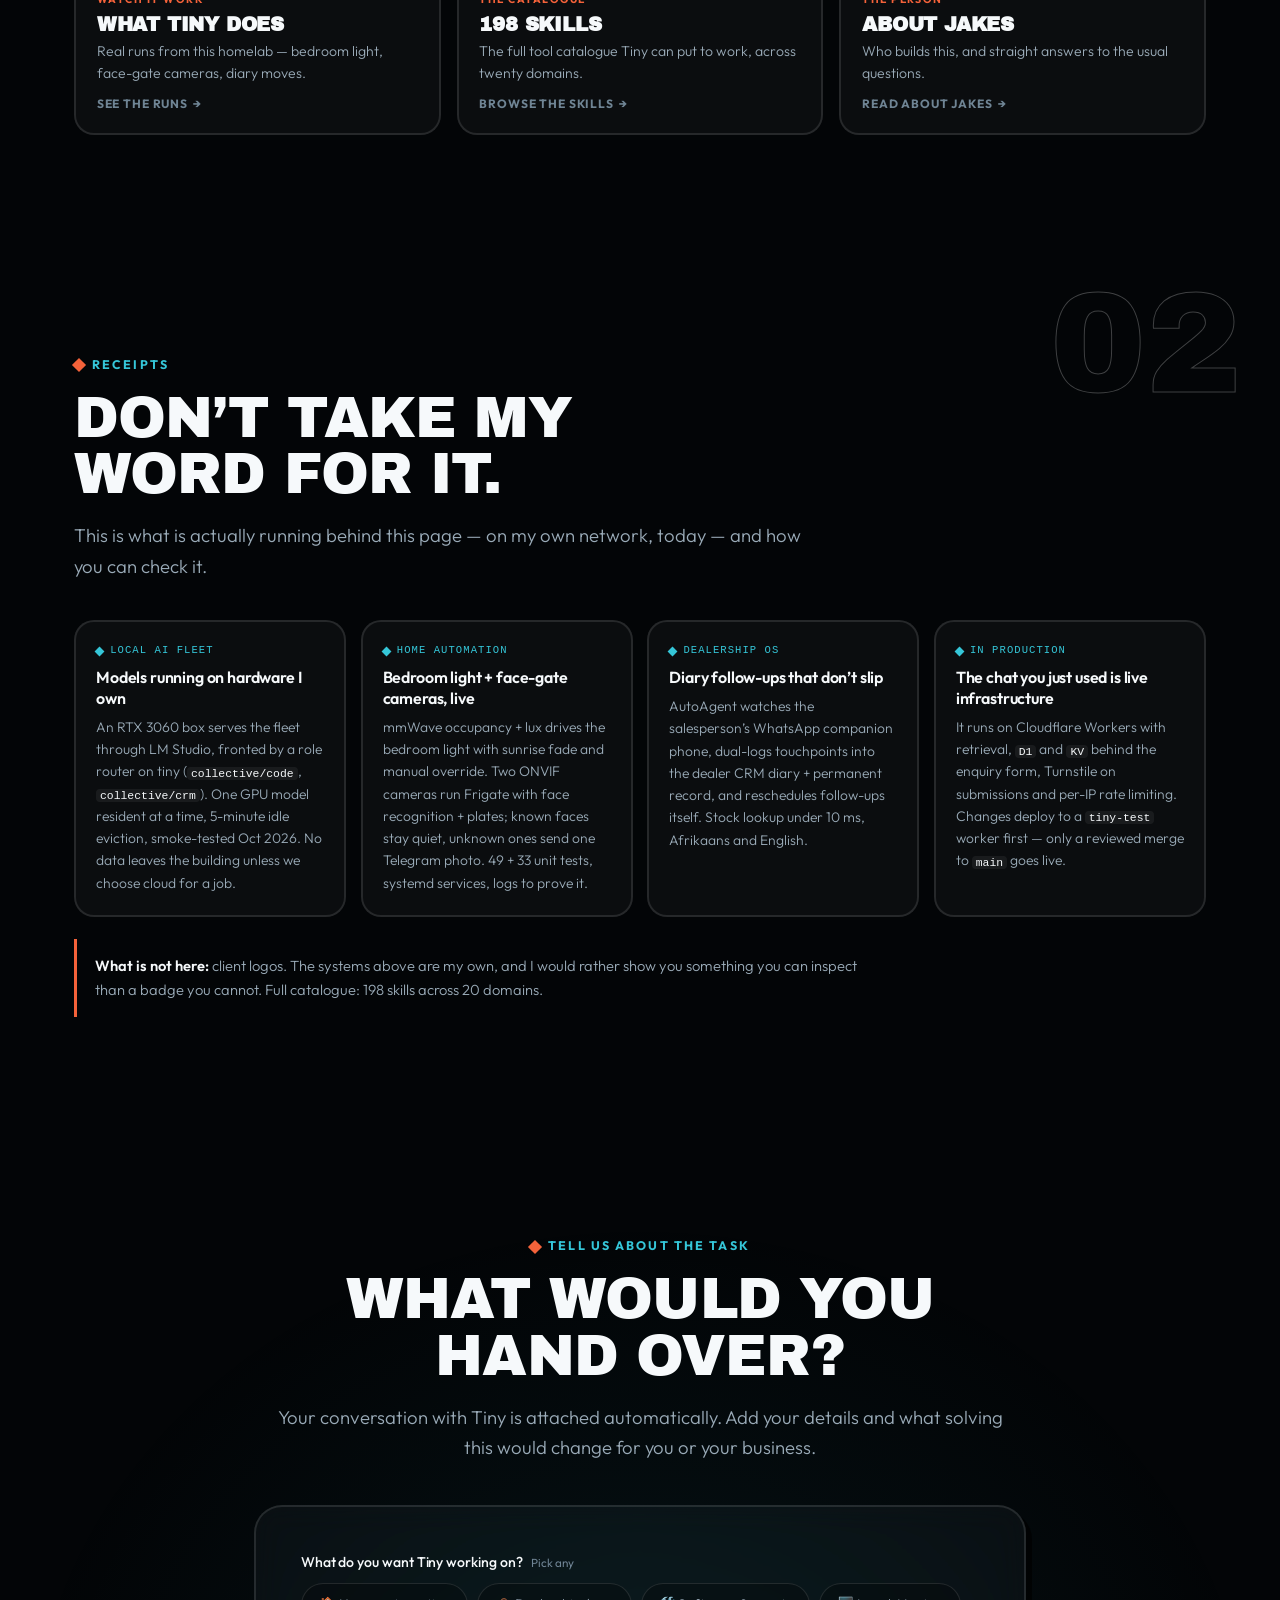
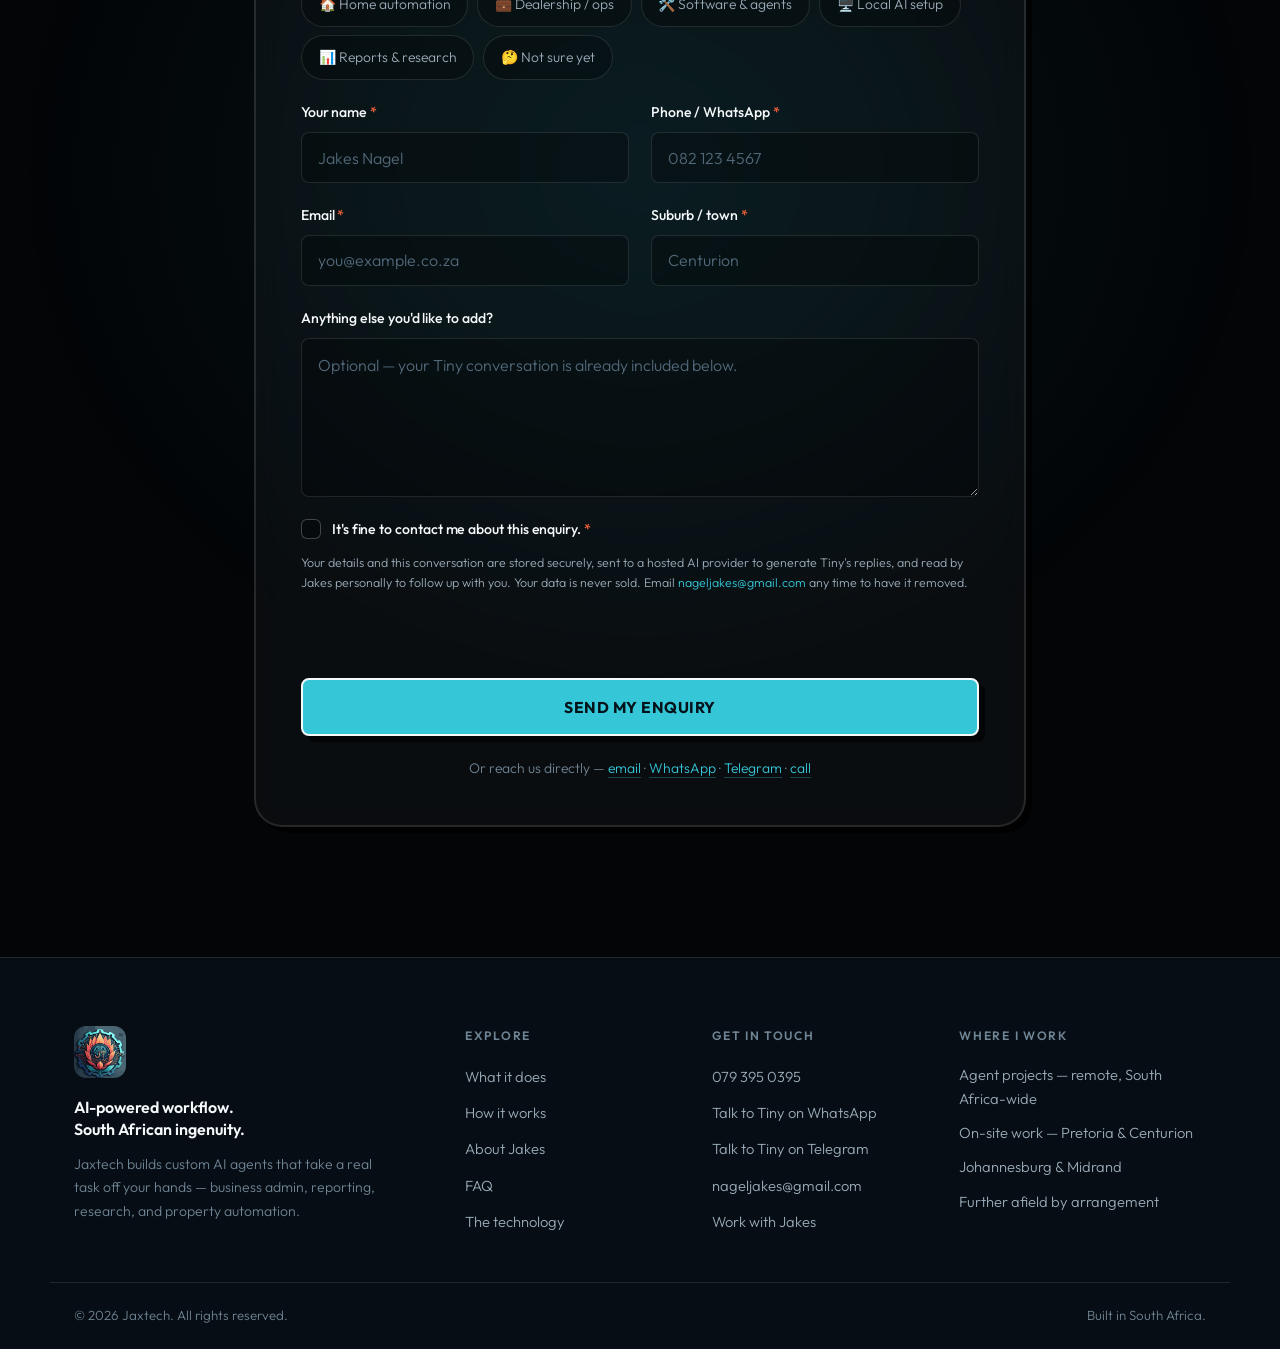
==== commit 87448927: "Slim + refresh: ground site in live homelab systems - index: 6 receipts -> 4 real systems, ticker + " ====
--- a/index.html
+++ b/index.html
@@ -111,8 +111,8 @@
 <!-- ══ TICKER ══ -->
 <div class="marquee" aria-hidden="true">
   <div class="marquee-track">
-    <span>Give Tiny a task</span><span>198 skills, 20 domains</span><span>Plans · calls tools · finishes</span><span>Built in South Africa</span>
-    <span>Give Tiny a task</span><span>198 skills, 20 domains</span><span>Plans · calls tools · finishes</span><span>Built in South Africa</span>
+    <span>Local AI fleet · live on your network</span><span>Home automation that runs itself</span><span>Dealership OS · diary handled</span><span>Built in South Africa</span>
+    <span>Local AI fleet · live on your network</span><span>Home automation that runs itself</span><span>Dealership OS · diary handled</span><span>Built in South Africa</span>
   </div>
 </div>
 
@@ -124,13 +124,13 @@
       <a class="signpost" href="what-tiny-does.html">
         <span class="signpost-tag">Watch it work</span>
         <b>What Tiny does</b>
-        <span class="signpost-p">Ten real runs, start to finish — plan, tool calls, result.</span>
+        <span class="signpost-p">Real runs from this homelab — bedroom light, face-gate cameras, diary moves.</span>
         <span class="signpost-go">See the runs</span>
       </a>
       <a class="signpost" href="skills.html">
         <span class="signpost-tag">The catalogue</span>
         <b>198 skills</b>
-        <span class="signpost-p">Everything Tiny can put to work today, across twenty domains.</span>
+        <span class="signpost-p">The full tool catalogue Tiny can put to work, across twenty domains.</span>
         <span class="signpost-go">Browse the skills</span>
       </a>
       <a class="signpost" href="about.html">
@@ -147,43 +147,33 @@
   <div class="wrap">
     <p class="kicker reveal">Receipts</p>
     <h2 class="h2 reveal">Don&rsquo;t take my word for it.</h2>
-    <p class="lede reveal">Most of this industry asks you to trust a wall of logos. Here is what is actually running behind this page, and how you can check it.</p>
+    <p class="lede reveal">This is what is actually running behind this page — on my own network, today — and how you can check it.</p>
 
     <div class="receipts">
+      <div class="receipt reveal">
+        <span class="receipt-tag">Local AI fleet</span>
+        <b>Models running on hardware I own</b>
+        <p>An RTX 3060 box serves the fleet through LM Studio, fronted by a role router on tiny (<code>collective/code</code>, <code>collective/crm</code>). One GPU model resident at a time, 5-minute idle eviction, smoke-tested Oct 2026. No data leaves the building unless we choose cloud for a job.</p>
+      </div>
+      <div class="receipt reveal">
+        <span class="receipt-tag">Home automation</span>
+        <b>Bedroom light + face-gate cameras, live</b>
+        <p>mmWave occupancy + lux drives the bedroom light with sunrise fade and manual override. Two ONVIF cameras run Frigate with face recognition + plates; known faces stay quiet, unknown ones send one Telegram photo. 49 + 33 unit tests, systemd services, logs to prove it.</p>
+      </div>
+      <div class="receipt reveal">
+        <span class="receipt-tag">Dealership OS</span>
+        <b>Diary follow-ups that don&rsquo;t slip</b>
+        <p>AutoAgent watches the salesperson&rsquo;s WhatsApp companion phone, dual-logs touchpoints into the dealer CRM diary + permanent record, and reschedules follow-ups itself. Stock lookup under 10 ms, Afrikaans and English.</p>
+      </div>
       <div class="receipt reveal">
         <span class="receipt-tag">In production</span>
         <b>The chat you just used is live infrastructure</b>
-        <p>It runs on Cloudflare Workers AI with a vector index for retrieval, <code>D1</code> and <code>KV</code> behind the enquiry form, Turnstile on submissions and per-IP rate limiting. Not a prototype behind a demo button.</p>
-      </div>
-      <div class="receipt reveal">
-        <span class="receipt-tag">Shipped through a gate</span>
-        <b>Nothing reaches production unreviewed</b>
-        <p>Every change deploys to a separate <code>tiny-test</code> worker first. Only a reviewed merge to <code>main</code> goes live. This page went out that way, and so would your agent.</p>
-      </div>
-      <div class="receipt reveal">
-        <span class="receipt-tag">Cost is bounded</span>
-        <b>A bad day has a ceiling</b>
-        <p>Inference spend is metered against a daily budget in the worker itself. When it is reached, Tiny falls back gracefully instead of quietly running up a bill.</p>
-      </div>
-      <div class="receipt reveal">
-        <span class="receipt-tag">Counted, not claimed</span>
-        <b>198 skills across 20 domains</b>
-        <p>That figure is read from the live catalogue on this site every time the page loads &mdash; it cannot drift from what is actually there. <a href="skills.html">Search it yourself</a>.</p>
-      </div>
-      <div class="receipt reveal">
-        <span class="receipt-tag">Two stacks, deliberately</span>
-        <b>Not locked to one vendor</b>
-        <p>This site runs on Cloudflare. A separate build on Google&rsquo;s Agent Development Kit with Gemini on Cloud Run handles agent work, and that code is <a href="https://github.com/Nageljakes/jaxtech-tiny-agent" rel="noopener">public on GitHub</a>.</p>
-      </div>
-      <div class="receipt reveal">
-        <span class="receipt-tag">Runs on itself</span>
-        <b>It reports in every morning</b>
-        <p>A scheduled job summarises the day&rsquo;s enquiries and chats at 06:00 and sends the digest out. The automation Jaxtech sells is the automation Jaxtech uses.</p>
+        <p>It runs on Cloudflare Workers with retrieval, <code>D1</code> and <code>KV</code> behind the enquiry form, Turnstile on submissions and per-IP rate limiting. Changes deploy to a <code>tiny-test</code> worker first — only a reviewed merge to <code>main</code> goes live.</p>
       </div>
     </div>
 
     <div class="receipt-note reveal">
-      <p><strong>What is not here:</strong> client logos. The systems above are my own, and I would rather show you something you can inspect than a badge you cannot.</p>
+      <p><strong>What is not here:</strong> client logos. The systems above are my own, and I would rather show you something you can inspect than a badge you cannot. Full catalogue: <a href="skills.html">198 skills across 20 domains</a>.</p>
     </div>
   </div>
 </section>
@@ -202,15 +192,13 @@
       <div class="hp" aria-hidden="true"><label>Leave this empty<input type="text" name="company_website" tabindex="-1" autocomplete="off"></label></div>
 
       <div class="field">
-        <label id="domains-label">Which domains do you want Tiny working in? <small>Pick any</small></label>
+        <label id="domains-label">What do you want Tiny working on? <small>Pick any</small></label>
         <div class="chips" role="group" aria-labelledby="domains-label" id="domains-group">
-          <label class="chip"><input type="checkbox" name="interests" value="Smart home &amp; property" id="domain-home"><span>🏠 Smart home &amp; property</span></label>
-          <label class="chip"><input type="checkbox" name="interests" value="Business &amp; operations"><span>💼 Business &amp; operations</span></label>
-          <label class="chip"><input type="checkbox" name="interests" value="Software &amp; automation"><span>🛠️ Software &amp; automation</span></label>
-          <label class="chip"><input type="checkbox" name="interests" value="Research &amp; analysis"><span>🔍 Research &amp; analysis</span></label>
-          <label class="chip"><input type="checkbox" name="interests" value="Finance &amp; reporting"><span>📊 Finance &amp; reporting</span></label>
-          <label class="chip"><input type="checkbox" name="interests" value="Creative &amp; content"><span>🎨 Creative &amp; content</span></label>
-          <label class="chip"><input type="checkbox" name="interests" value="Personal admin"><span>📅 Personal admin</span></label>
+          <label class="chip"><input type="checkbox" name="interests" value="Home automation" id="domain-home"><span>🏠 Home automation</span></label>
+          <label class="chip"><input type="checkbox" name="interests" value="Dealership / business ops"><span>💼 Dealership / ops</span></label>
+          <label class="chip"><input type="checkbox" name="interests" value="Software & agents"><span>🛠️ Software & agents</span></label>
+          <label class="chip"><input type="checkbox" name="interests" value="Local AI setup"><span>🖥️ Local AI setup</span></label>
+          <label class="chip"><input type="checkbox" name="interests" value="Reports & research"><span>📊 Reports & research</span></label>
           <label class="chip"><input type="checkbox" name="interests" value="Not sure yet"><span>🤔 Not sure yet</span></label>
         </div>
       </div>
@@ -240,30 +228,6 @@
           <p class="err" data-err-for="f-area"></p>
         </div>
       </div>
-
-      <fieldset id="fields-property" hidden disabled style="border: 0; margin: 0; padding: 0;">
-        <div class="field">
-          <label for="f-property">Property type</label>
-          <div class="seg" role="radiogroup" aria-label="Property type">
-            <label class="seg-opt"><input type="radio" name="property" value="House" checked><span>House</span></label>
-            <label class="seg-opt"><input type="radio" name="property" value="Estate home"><span>Estate home</span></label>
-            <label class="seg-opt"><input type="radio" name="property" value="Smallholding / farm"><span>Smallholding</span></label>
-            <label class="seg-opt"><input type="radio" name="property" value="Business premises"><span>Business</span></label>
-          </div>
-        </div>
-
-        <div class="field">
-          <label id="int-label">What matters most in your home? <small>Pick any</small></label>
-          <div class="chips" role="group" aria-labelledby="int-label">
-            <label class="chip"><input type="checkbox" name="interests" value="Energy &amp; load-shedding"><span>⚡ Energy &amp; load-shedding</span></label>
-            <label class="chip"><input type="checkbox" name="interests" value="Security &amp; cameras"><span>🛡️ Security &amp; cameras</span></label>
-            <label class="chip"><input type="checkbox" name="interests" value="Water &amp; irrigation"><span>💧 Water &amp; irrigation</span></label>
-            <label class="chip"><input type="checkbox" name="interests" value="Geyser &amp; heating"><span>♨️ Geyser &amp; heating</span></label>
-            <label class="chip"><input type="checkbox" name="interests" value="Lighting &amp; comfort"><span>💡 Lighting &amp; comfort</span></label>
-            <label class="chip"><input type="checkbox" name="interests" value="One app for everything"><span>📱 One app for everything</span></label>
-          </div>
-        </div>
-      </fieldset>
 
       <div class="field">
         <label for="f-message">Anything else you'd like to add?</label>
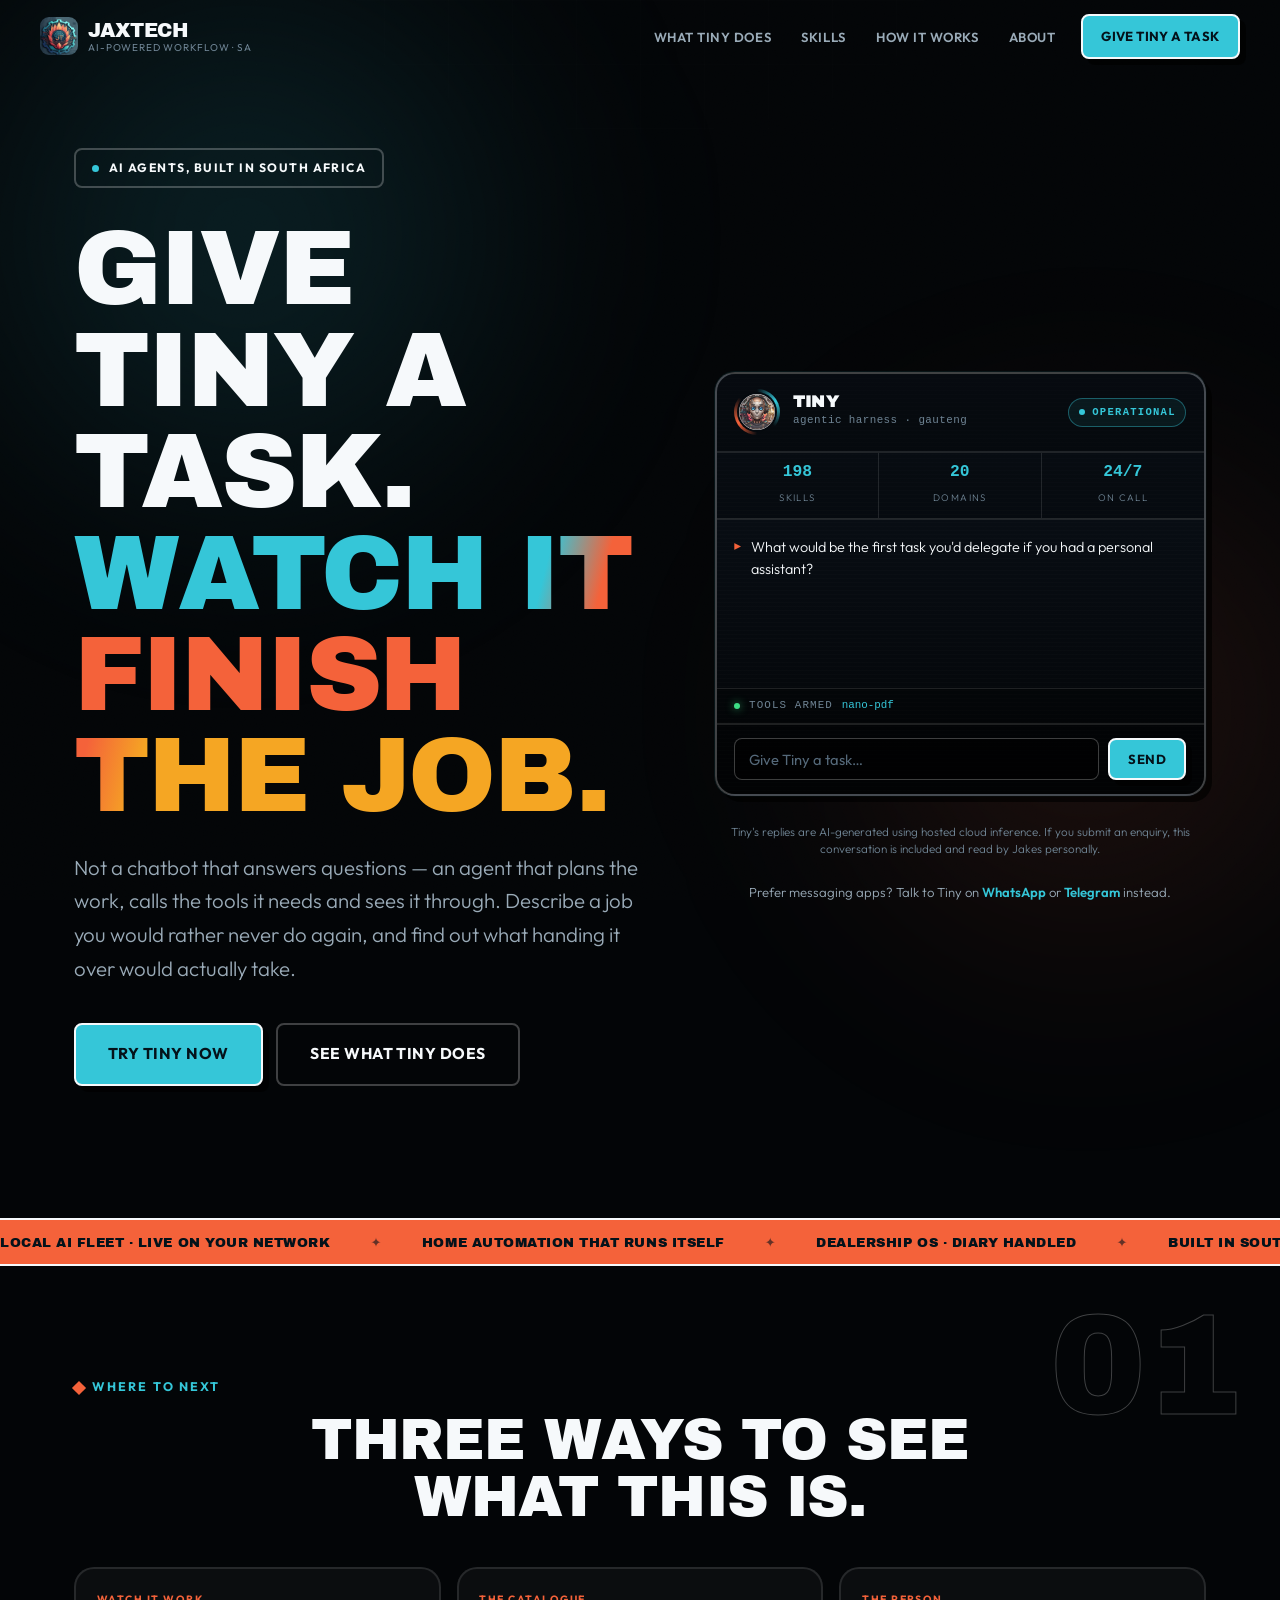
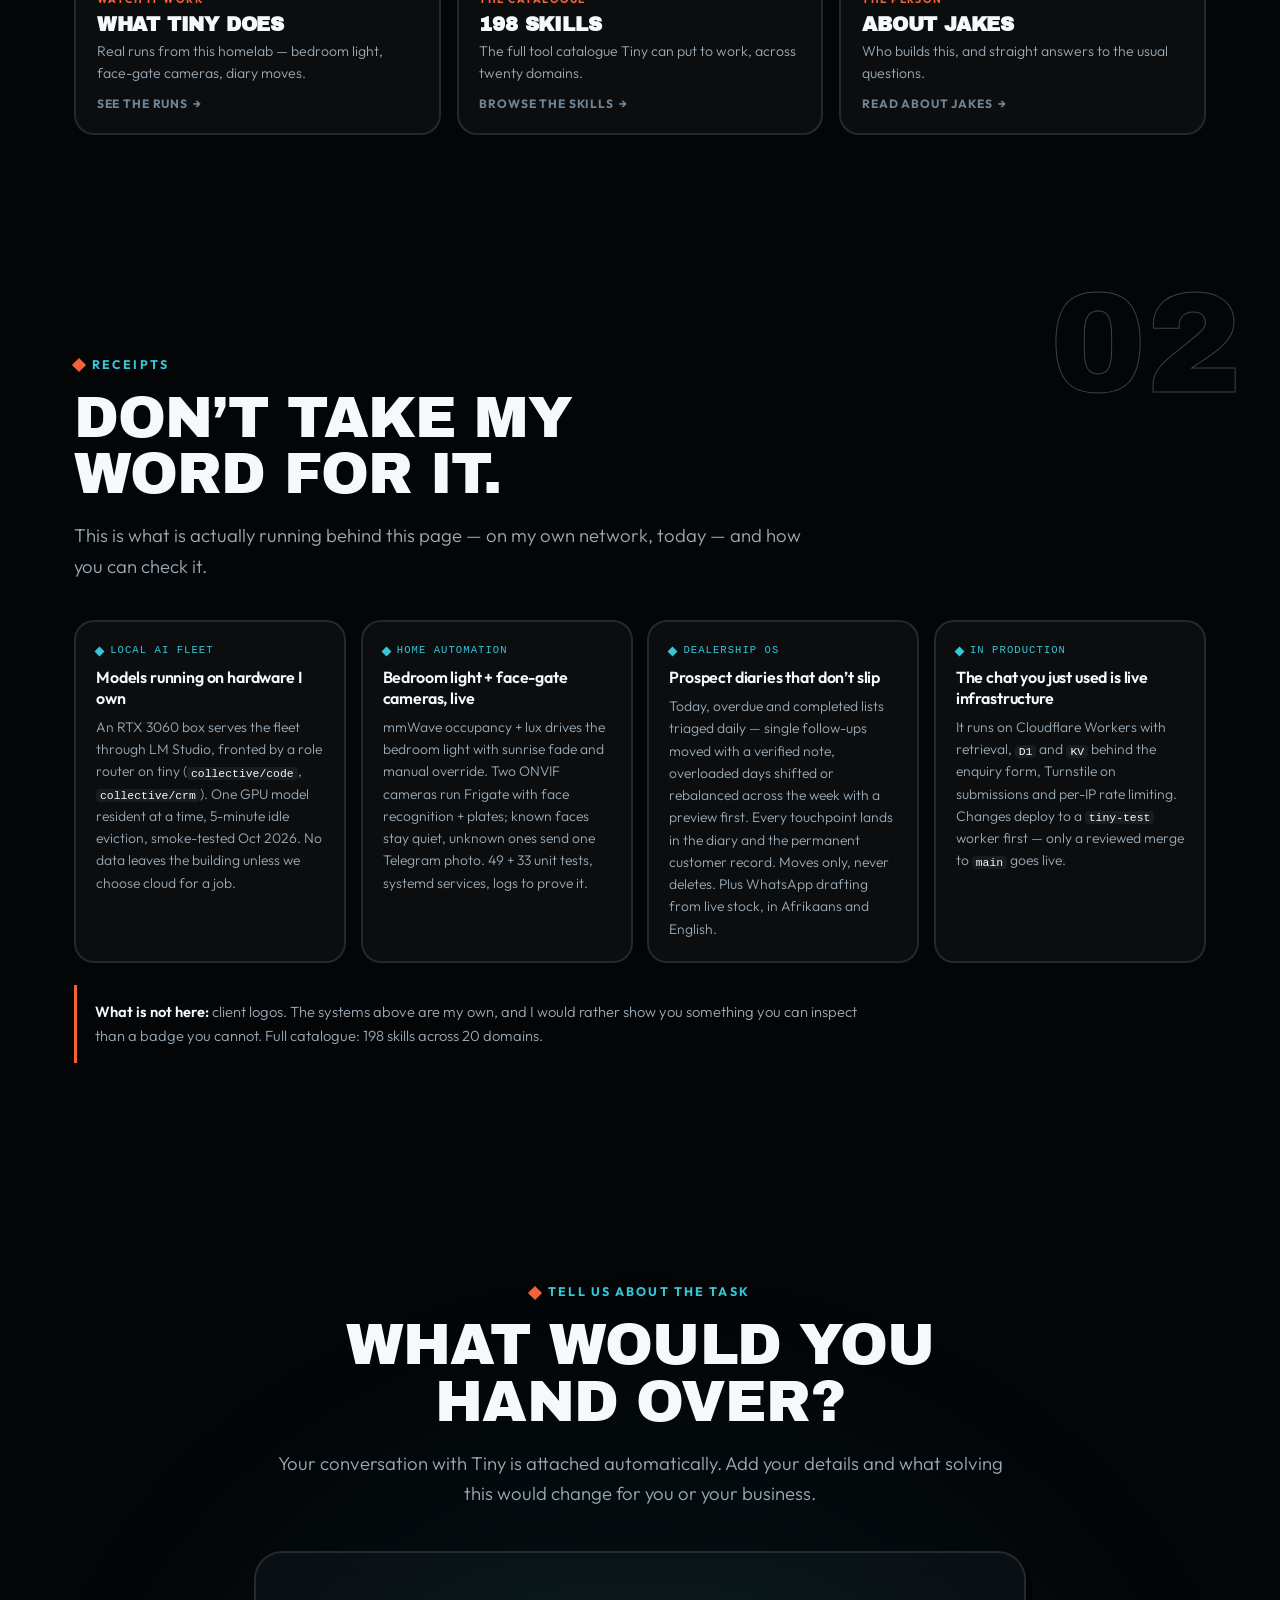
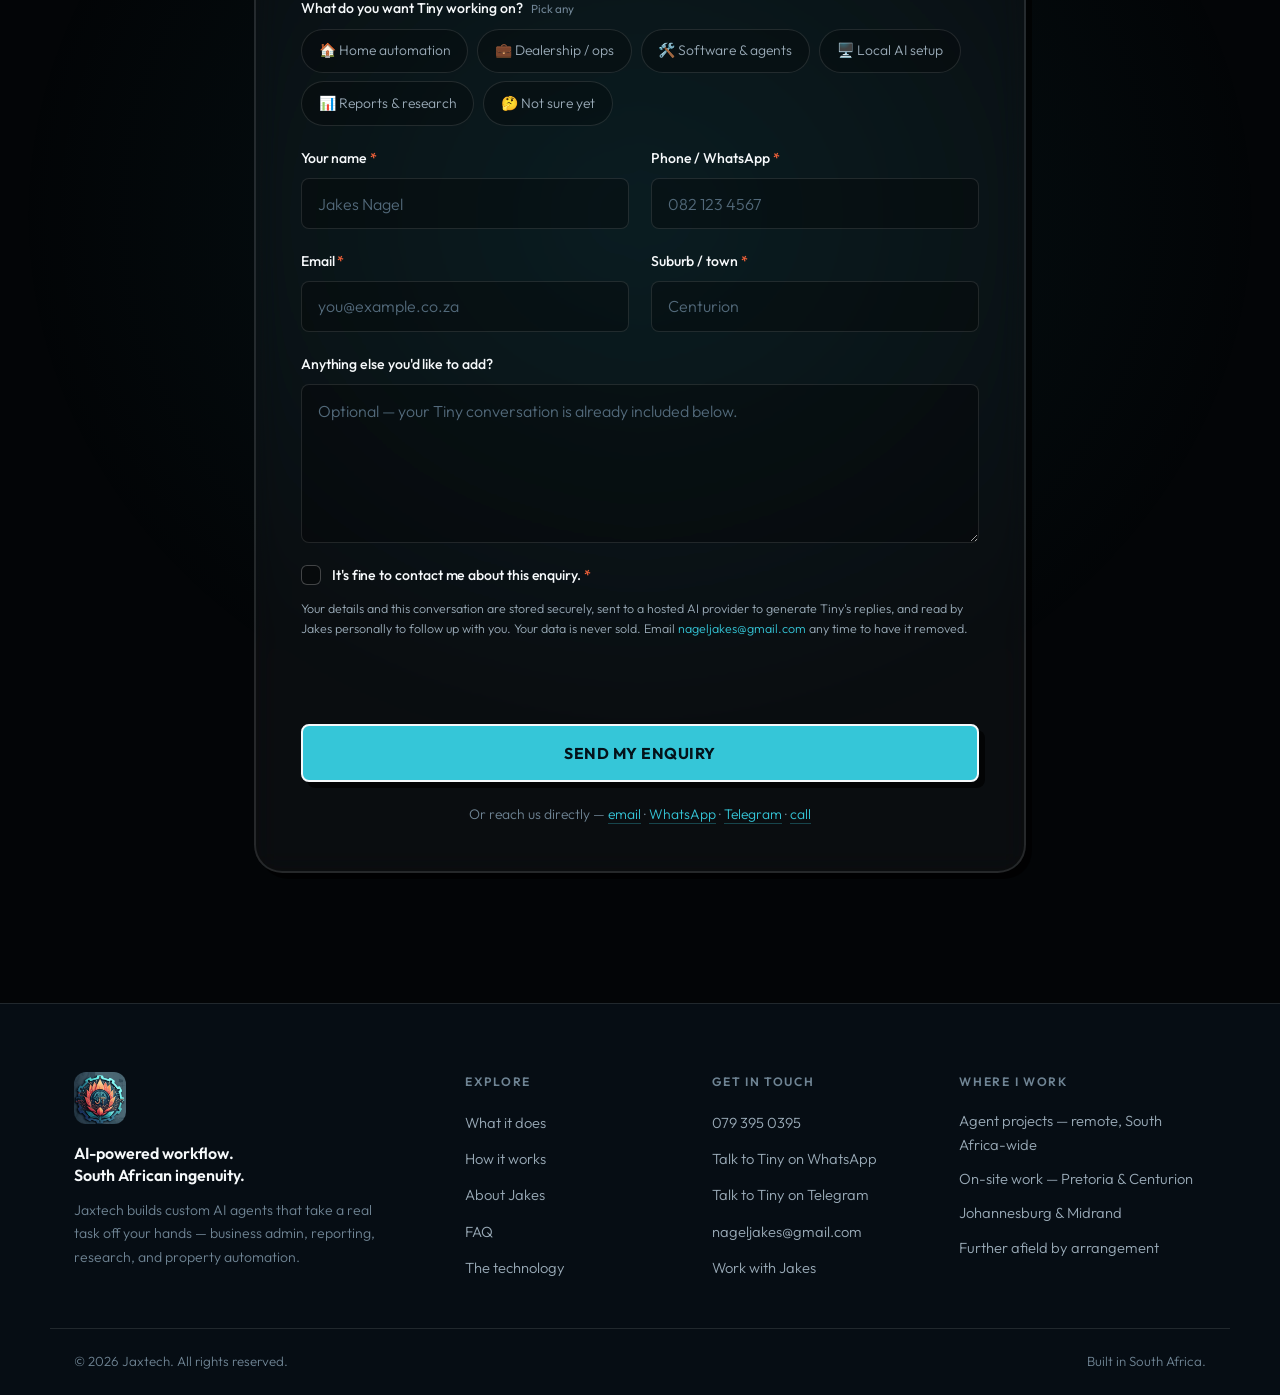
==== commit dbbe2950: "Feature prospect-diary management as first-class offering - index receipt: today/overdue/completed t" ====
--- a/index.html
+++ b/index.html
@@ -162,8 +162,8 @@
       </div>
       <div class="receipt reveal">
         <span class="receipt-tag">Dealership OS</span>
-        <b>Diary follow-ups that don&rsquo;t slip</b>
-        <p>AutoAgent watches the salesperson&rsquo;s WhatsApp companion phone, dual-logs touchpoints into the dealer CRM diary + permanent record, and reschedules follow-ups itself. Stock lookup under 10 ms, Afrikaans and English.</p>
+        <b>Prospect diaries that don&rsquo;t slip</b>
+        <p>Today, overdue and completed lists triaged daily — single follow-ups moved with a verified note, overloaded days shifted or rebalanced across the week with a preview first. Every touchpoint lands in the diary and the permanent customer record. Moves only, never deletes. Plus WhatsApp drafting from live stock, in Afrikaans and English.</p>
       </div>
       <div class="receipt reveal">
         <span class="receipt-tag">In production</span>
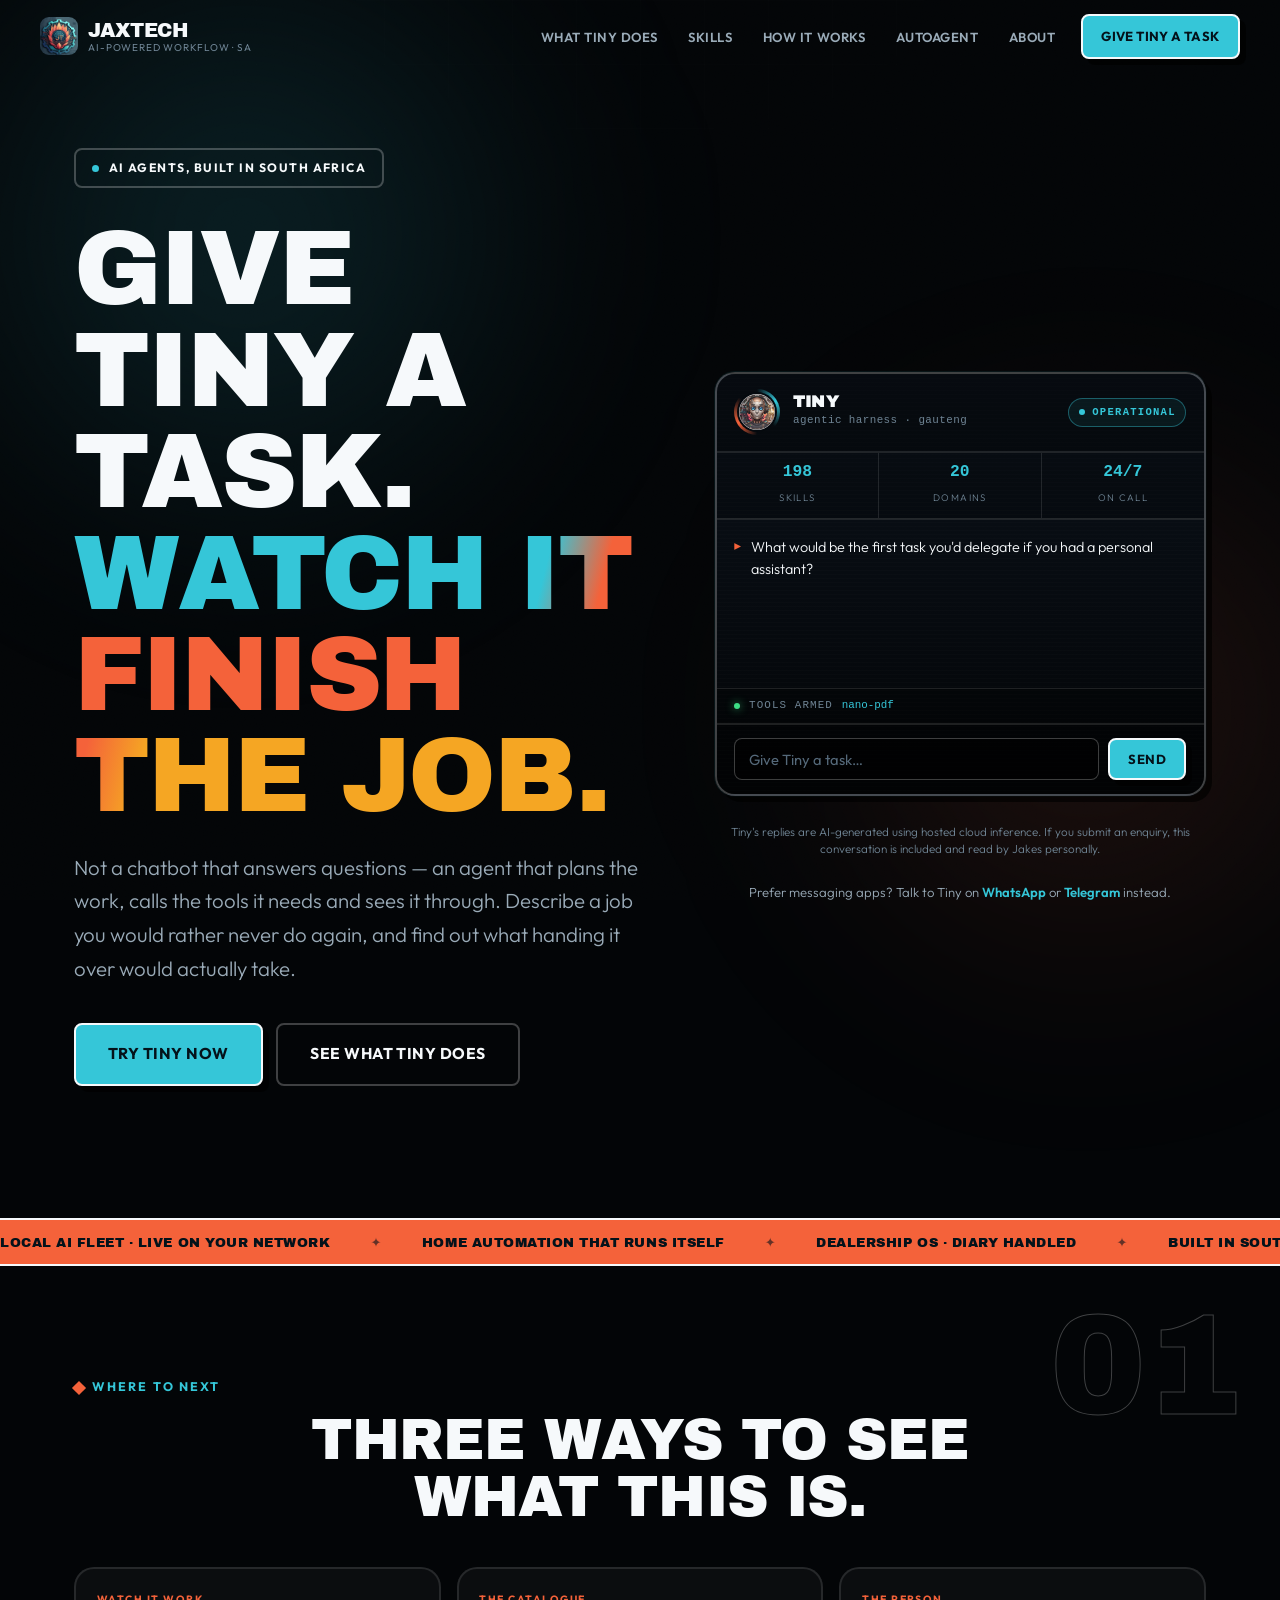
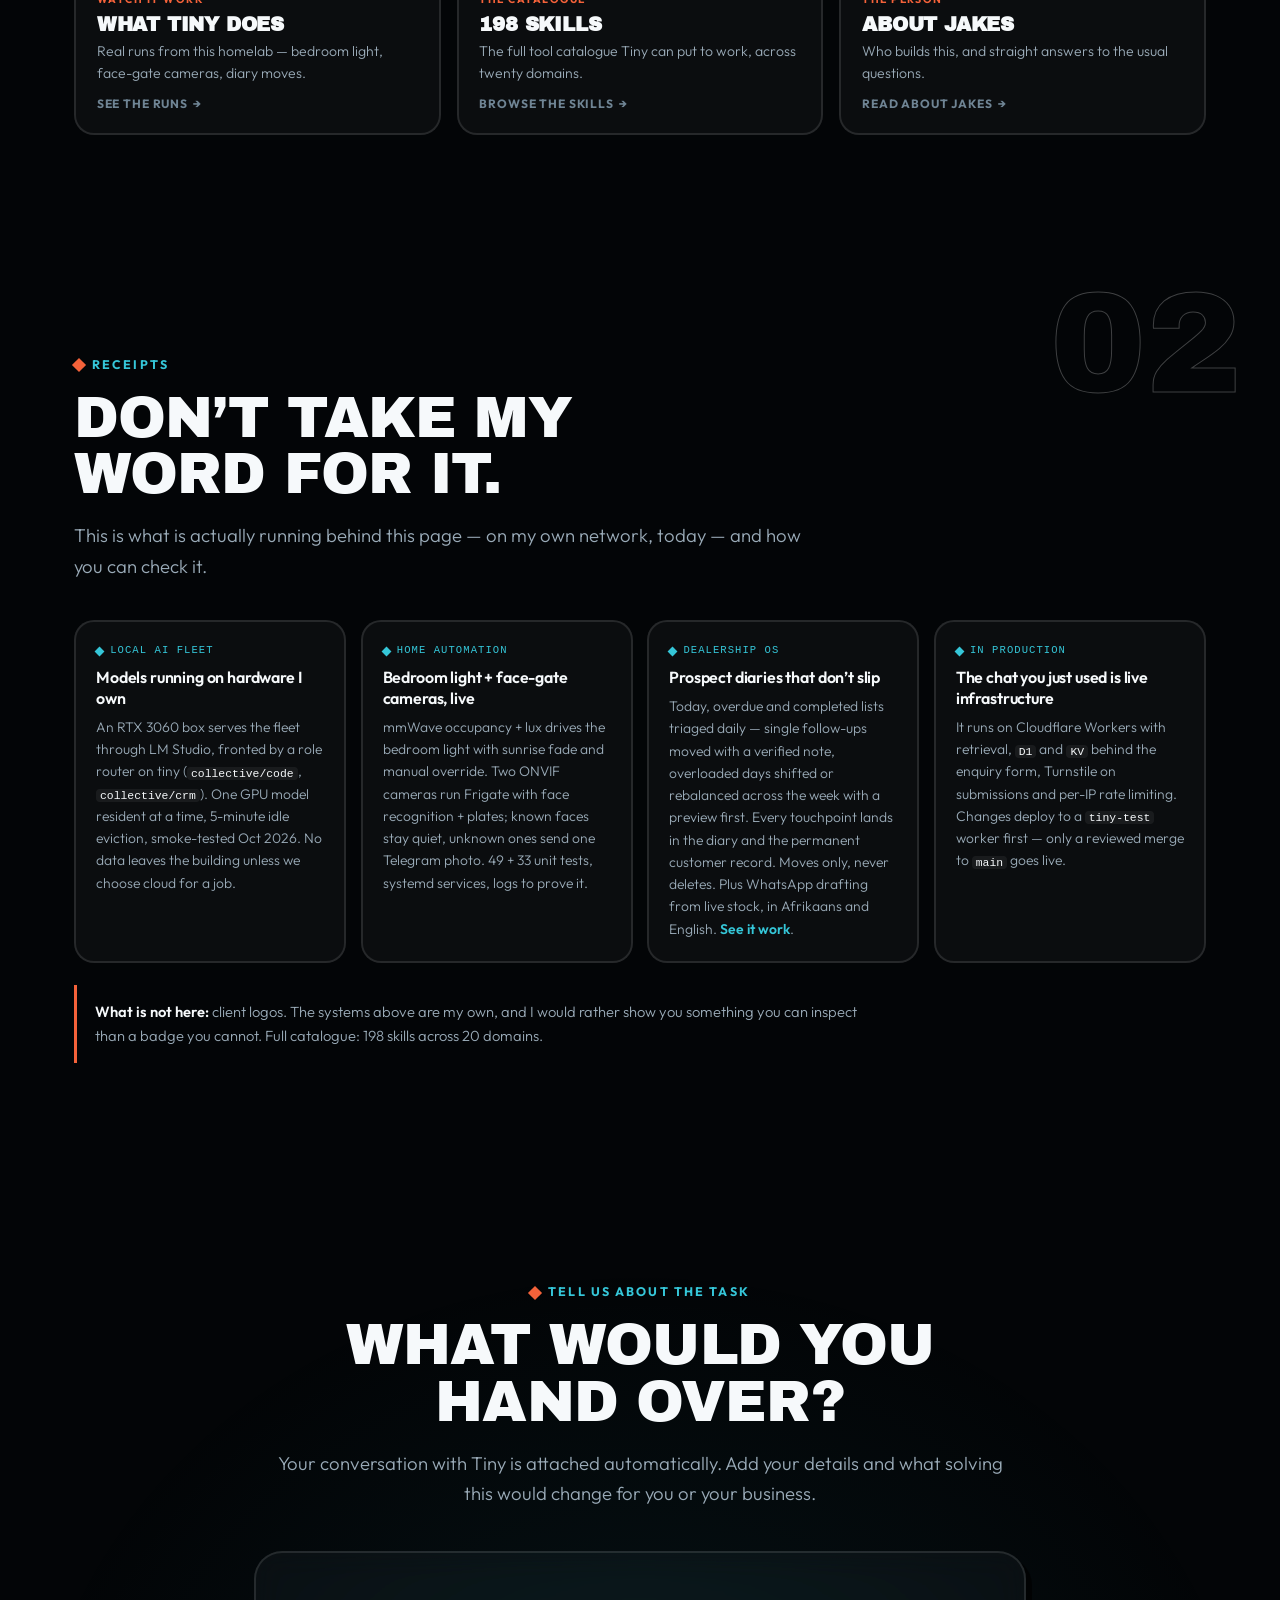
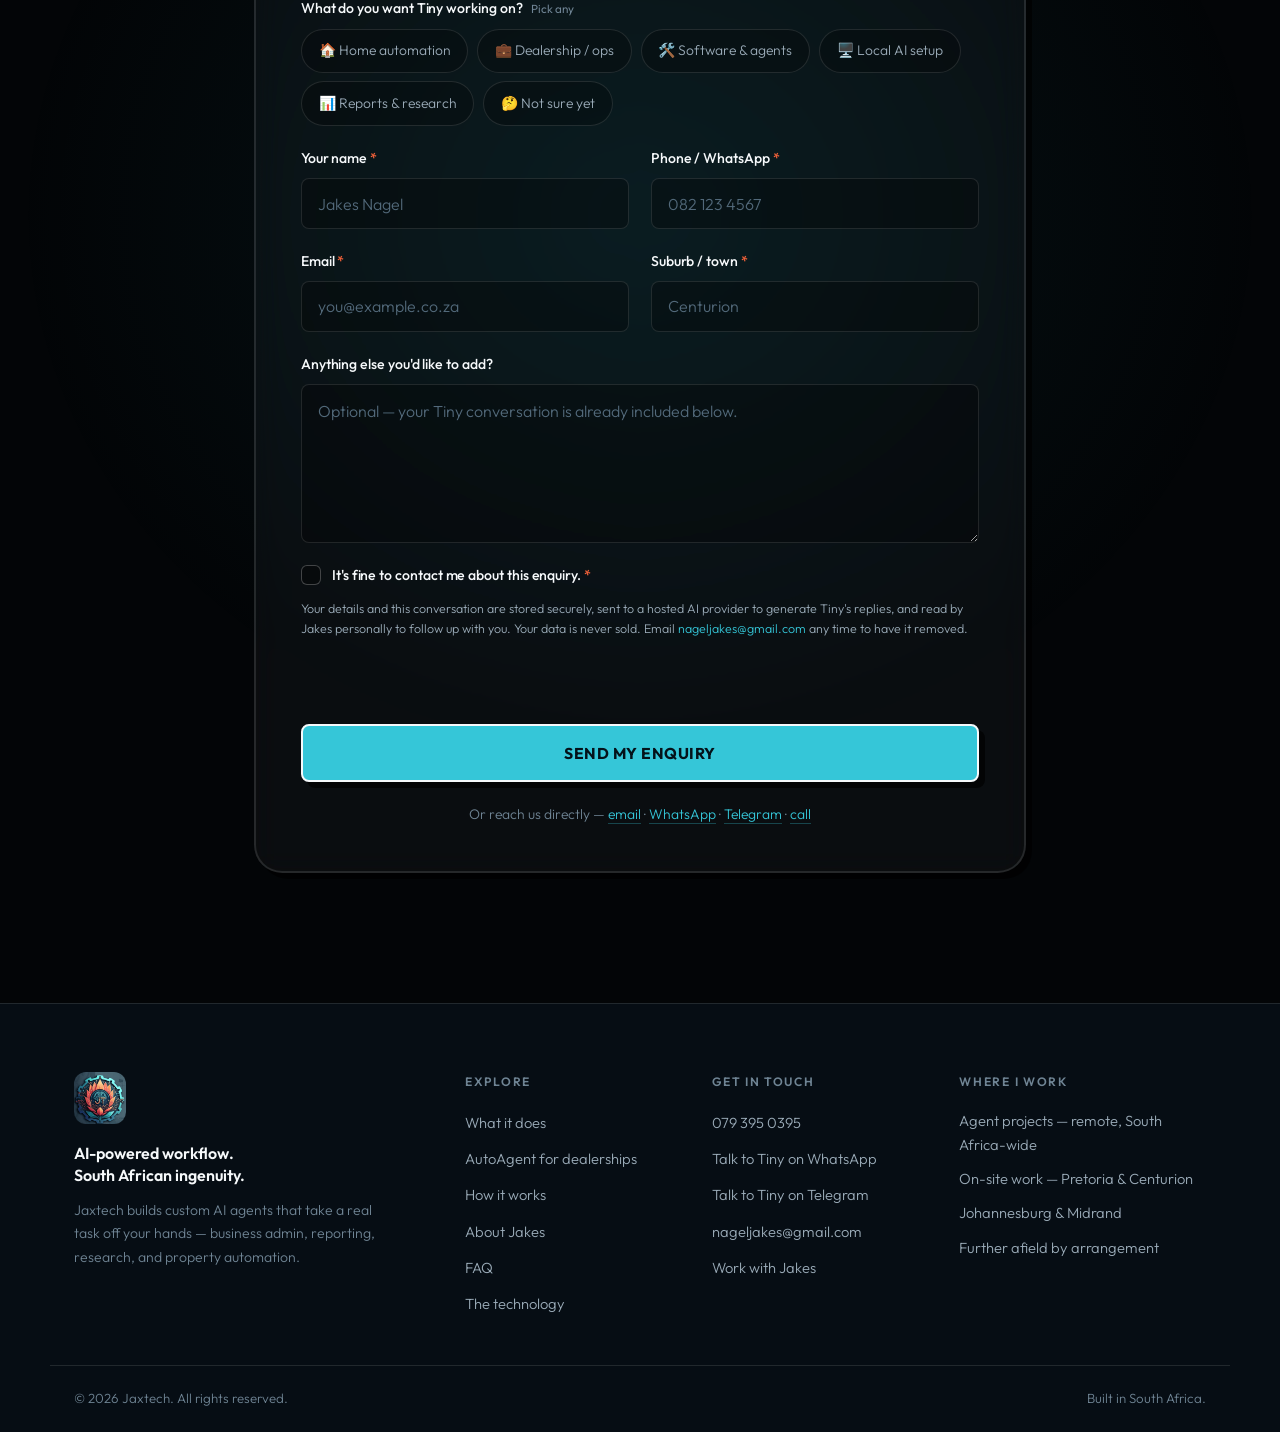
==== commit 7779a18a: "Add dedicated AutoAgent page with interactive demos - autoagent.html: CEO-grade pitch (problem, 5 li" ====
--- a/index.html
+++ b/index.html
@@ -51,6 +51,7 @@
     <li><a href="what-tiny-does.html">What Tiny does</a></li>
     <li><a href="skills.html">Skills</a></li>
     <li><a href="platform.html">How it works</a></li>
+    <li><a href="autoagent.html">AutoAgent</a></li>
     <li><a href="about.html">About</a></li>
   </ul>
   <a href="#tiny-chat" class="btn btn-primary btn-sm nav-cta" data-track="nav_cta">Give Tiny a task</a>
@@ -163,7 +164,7 @@
       <div class="receipt reveal">
         <span class="receipt-tag">Dealership OS</span>
         <b>Prospect diaries that don&rsquo;t slip</b>
-        <p>Today, overdue and completed lists triaged daily — single follow-ups moved with a verified note, overloaded days shifted or rebalanced across the week with a preview first. Every touchpoint lands in the diary and the permanent customer record. Moves only, never deletes. Plus WhatsApp drafting from live stock, in Afrikaans and English.</p>
+        <p>Today, overdue and completed lists triaged daily — single follow-ups moved with a verified note, overloaded days shifted or rebalanced across the week with a preview first. Every touchpoint lands in the diary and the permanent customer record. Moves only, never deletes. Plus WhatsApp drafting from live stock, in Afrikaans and English. <a href="autoagent.html">See it work</a>.</p>
       </div>
       <div class="receipt reveal">
         <span class="receipt-tag">In production</span>
@@ -285,6 +286,7 @@
       <h3>Explore</h3>
       <ul>
         <li><a href="skills.html">What it does</a></li>
+        <li><a href="autoagent.html">AutoAgent for dealerships</a></li>
         <li><a href="platform.html">How it works</a></li>
         <li><a href="about.html">About Jakes</a></li>
         <li><a href="about.html#faq">FAQ</a></li>
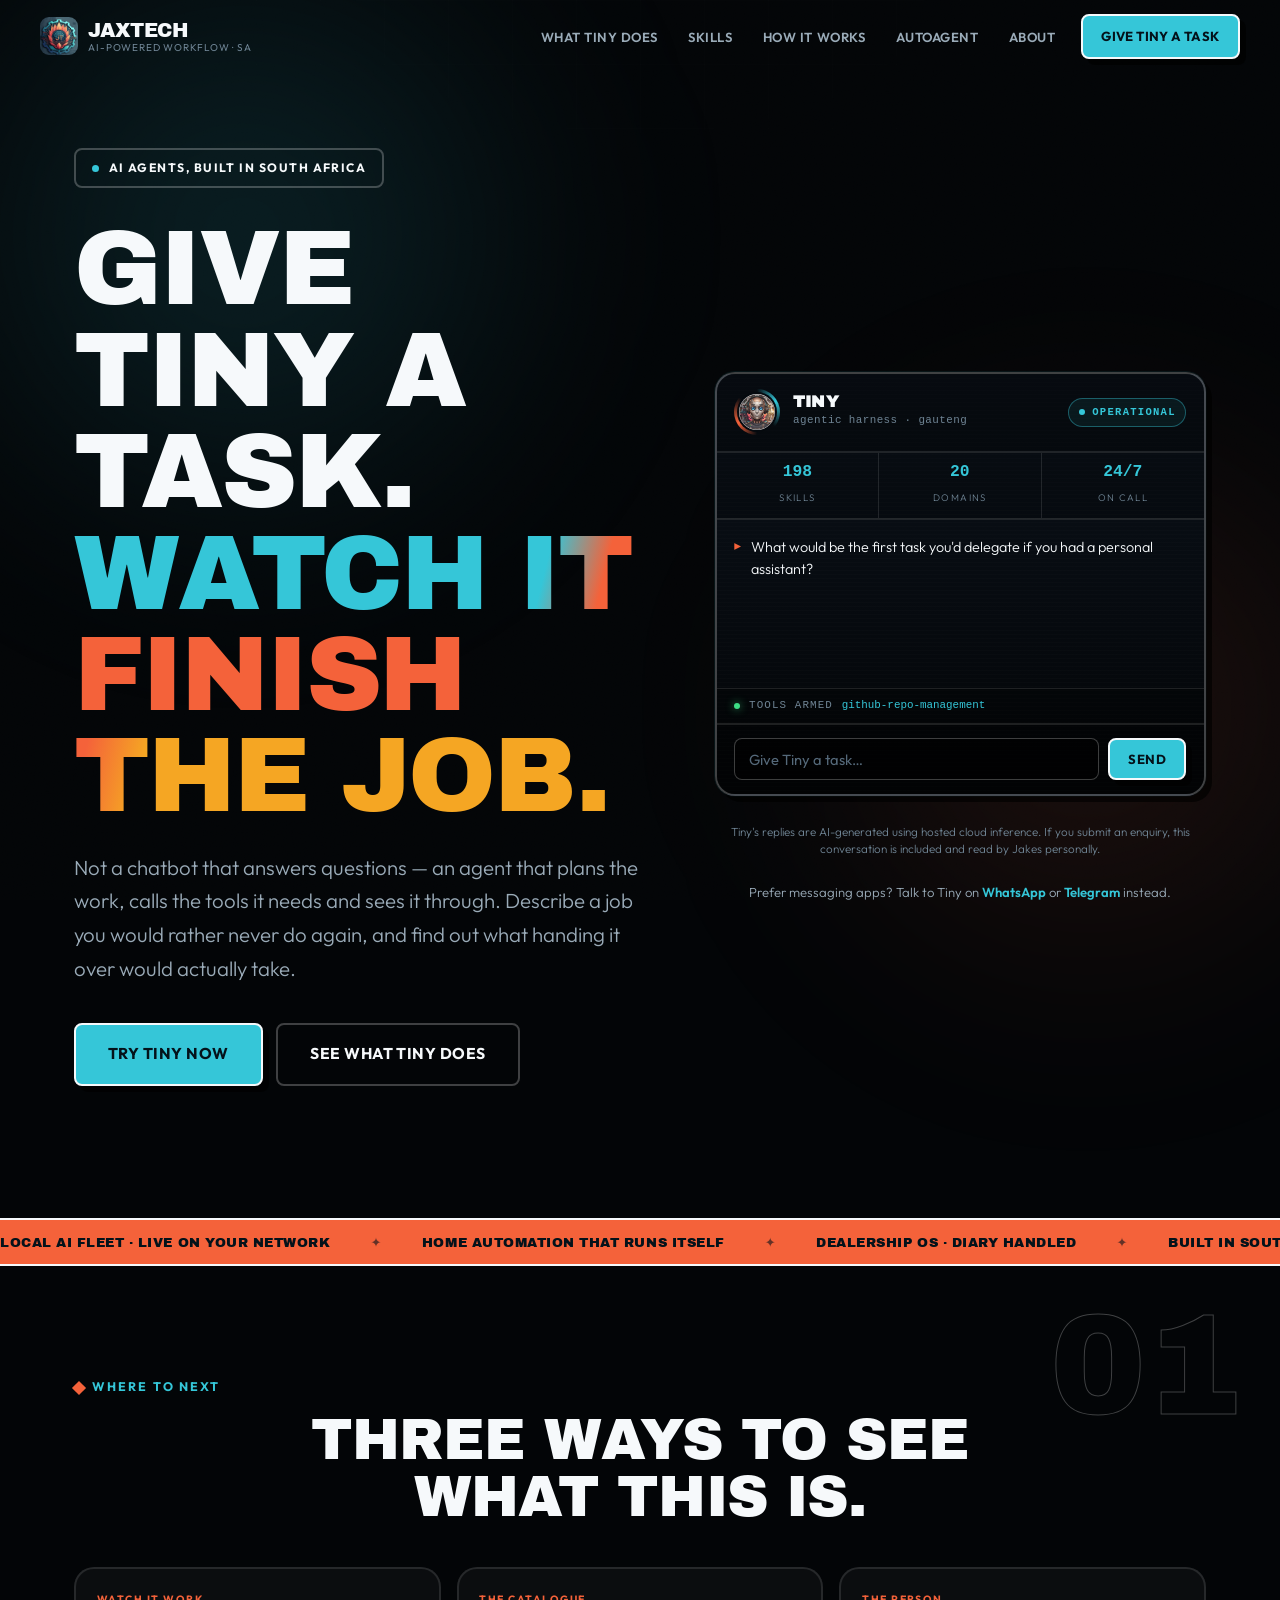
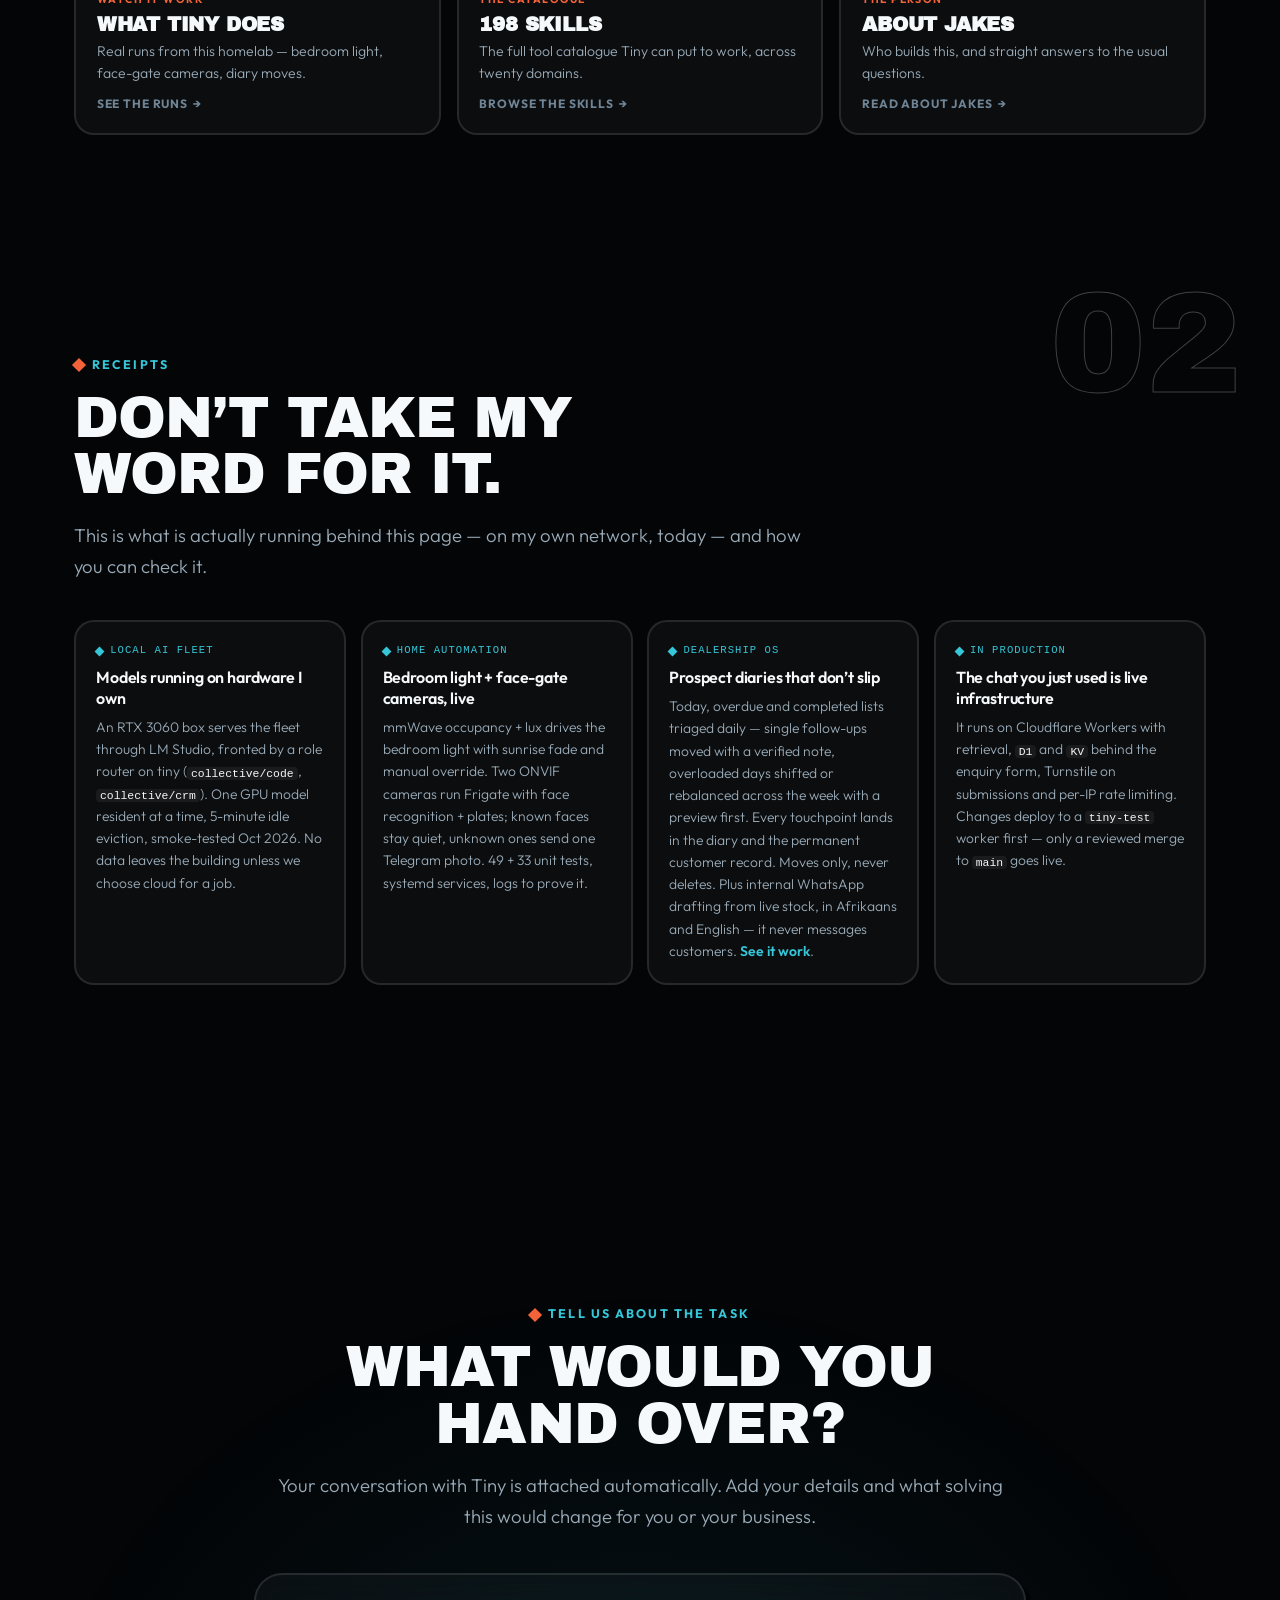
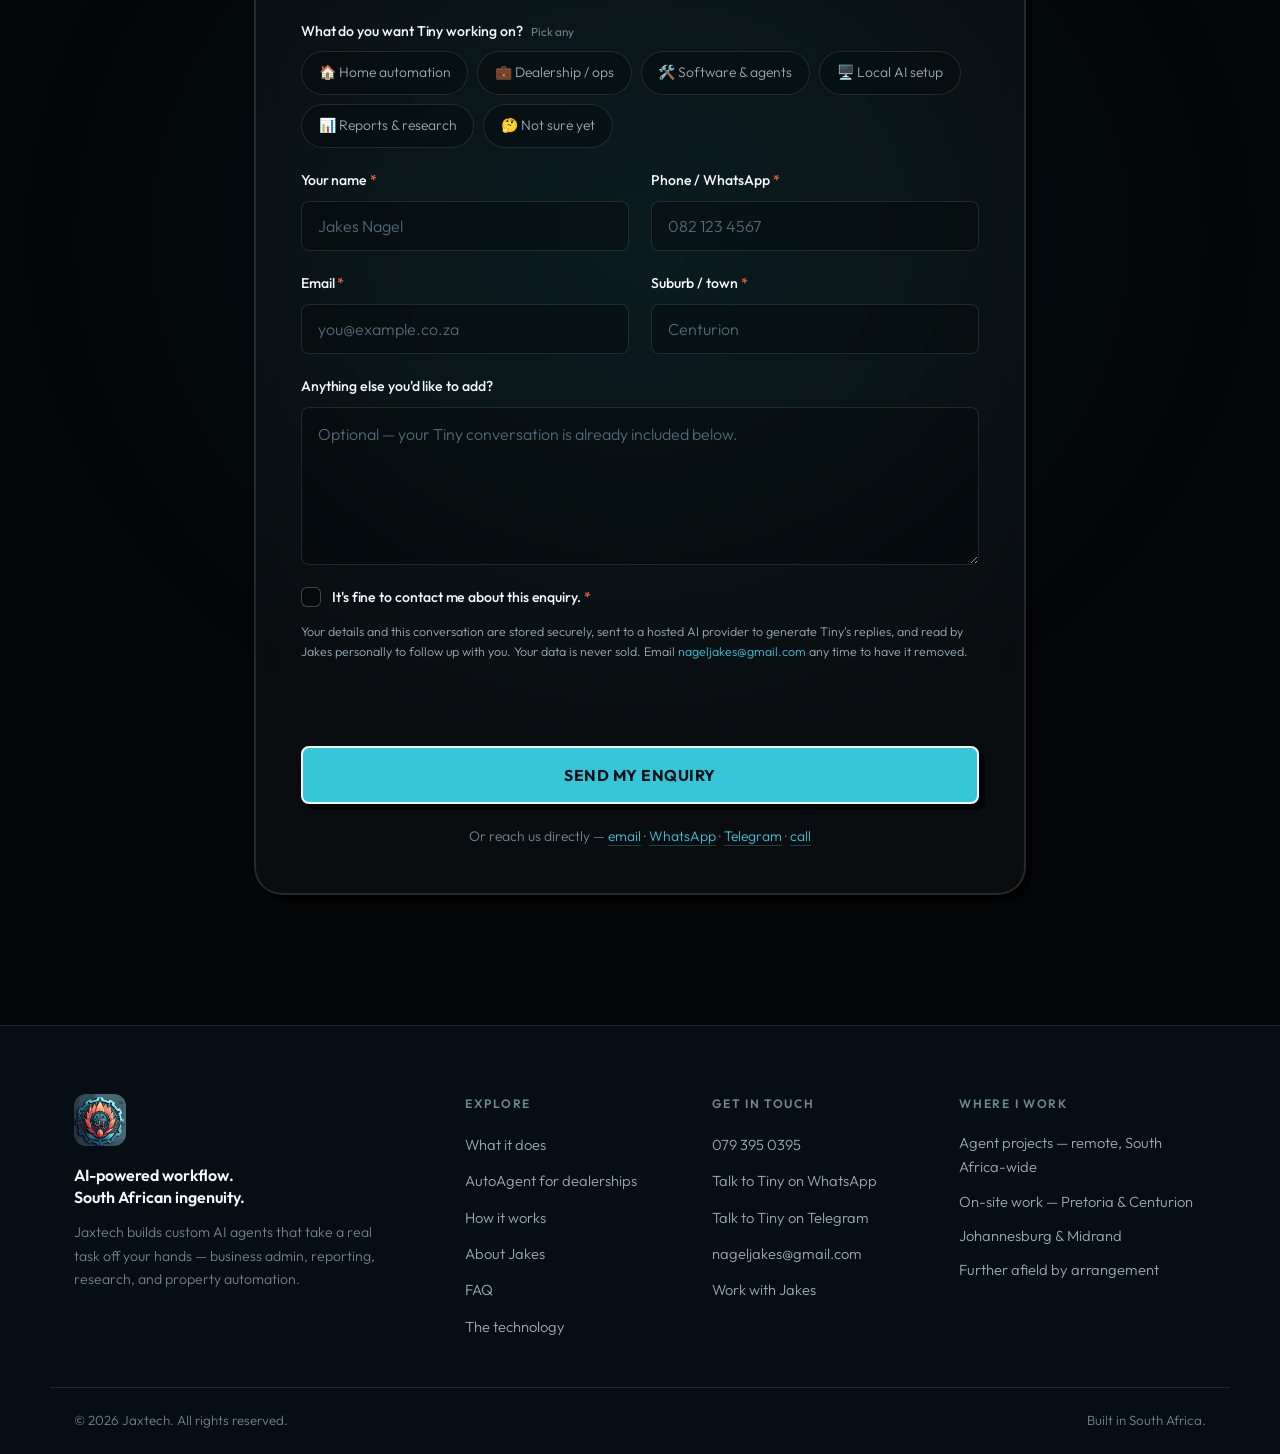
==== commit 6d4e5f41: "Reframe AutoAgent around CRM offload; defuse AI-talks-to-customers fear - Hero/problem/pilot/FAQ lea" ====
--- a/index.html
+++ b/index.html
@@ -164,7 +164,7 @@
       <div class="receipt reveal">
         <span class="receipt-tag">Dealership OS</span>
         <b>Prospect diaries that don&rsquo;t slip</b>
-        <p>Today, overdue and completed lists triaged daily — single follow-ups moved with a verified note, overloaded days shifted or rebalanced across the week with a preview first. Every touchpoint lands in the diary and the permanent customer record. Moves only, never deletes. Plus WhatsApp drafting from live stock, in Afrikaans and English. <a href="autoagent.html">See it work</a>.</p>
+        <p>Today, overdue and completed lists triaged daily — single follow-ups moved with a verified note, overloaded days shifted or rebalanced across the week with a preview first. Every touchpoint lands in the diary and the permanent customer record. Moves only, never deletes. Plus internal WhatsApp drafting from live stock, in Afrikaans and English — it never messages customers. <a href="autoagent.html">See it work</a>.</p>
       </div>
       <div class="receipt reveal">
         <span class="receipt-tag">In production</span>
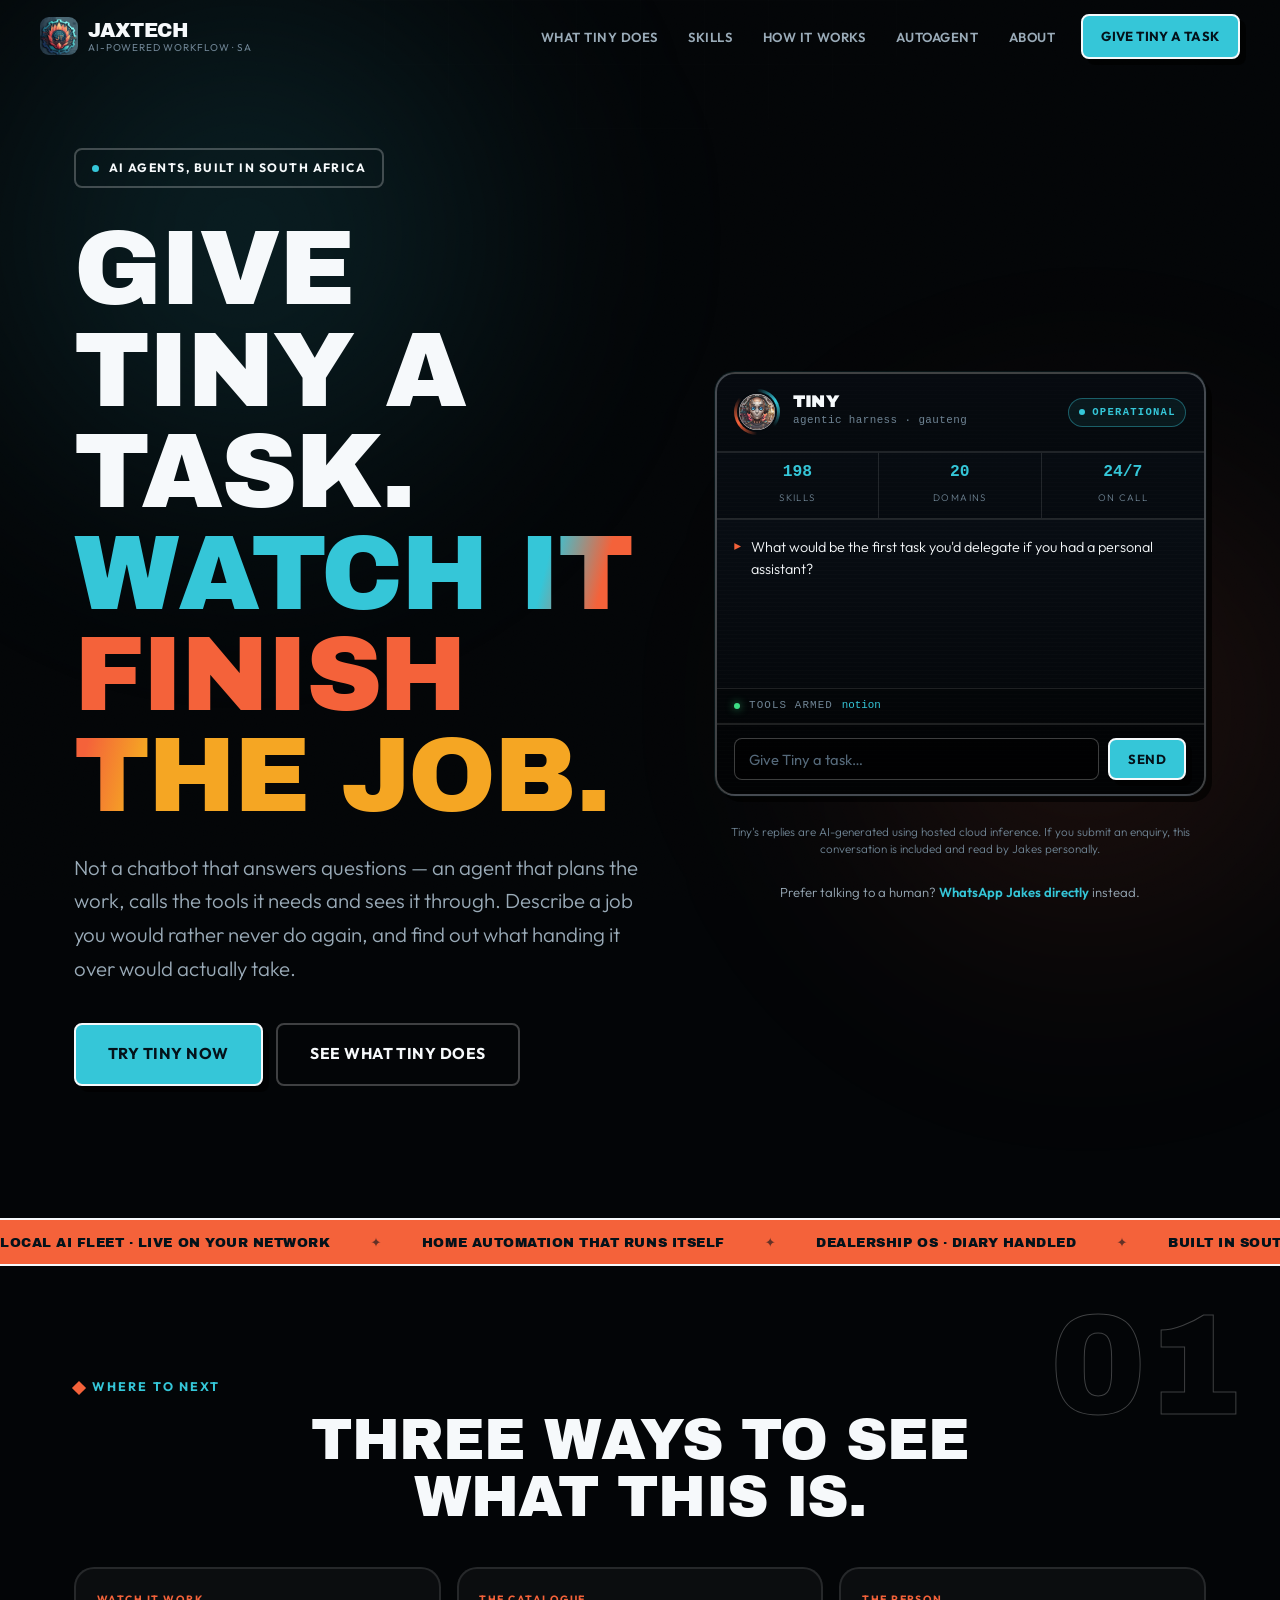
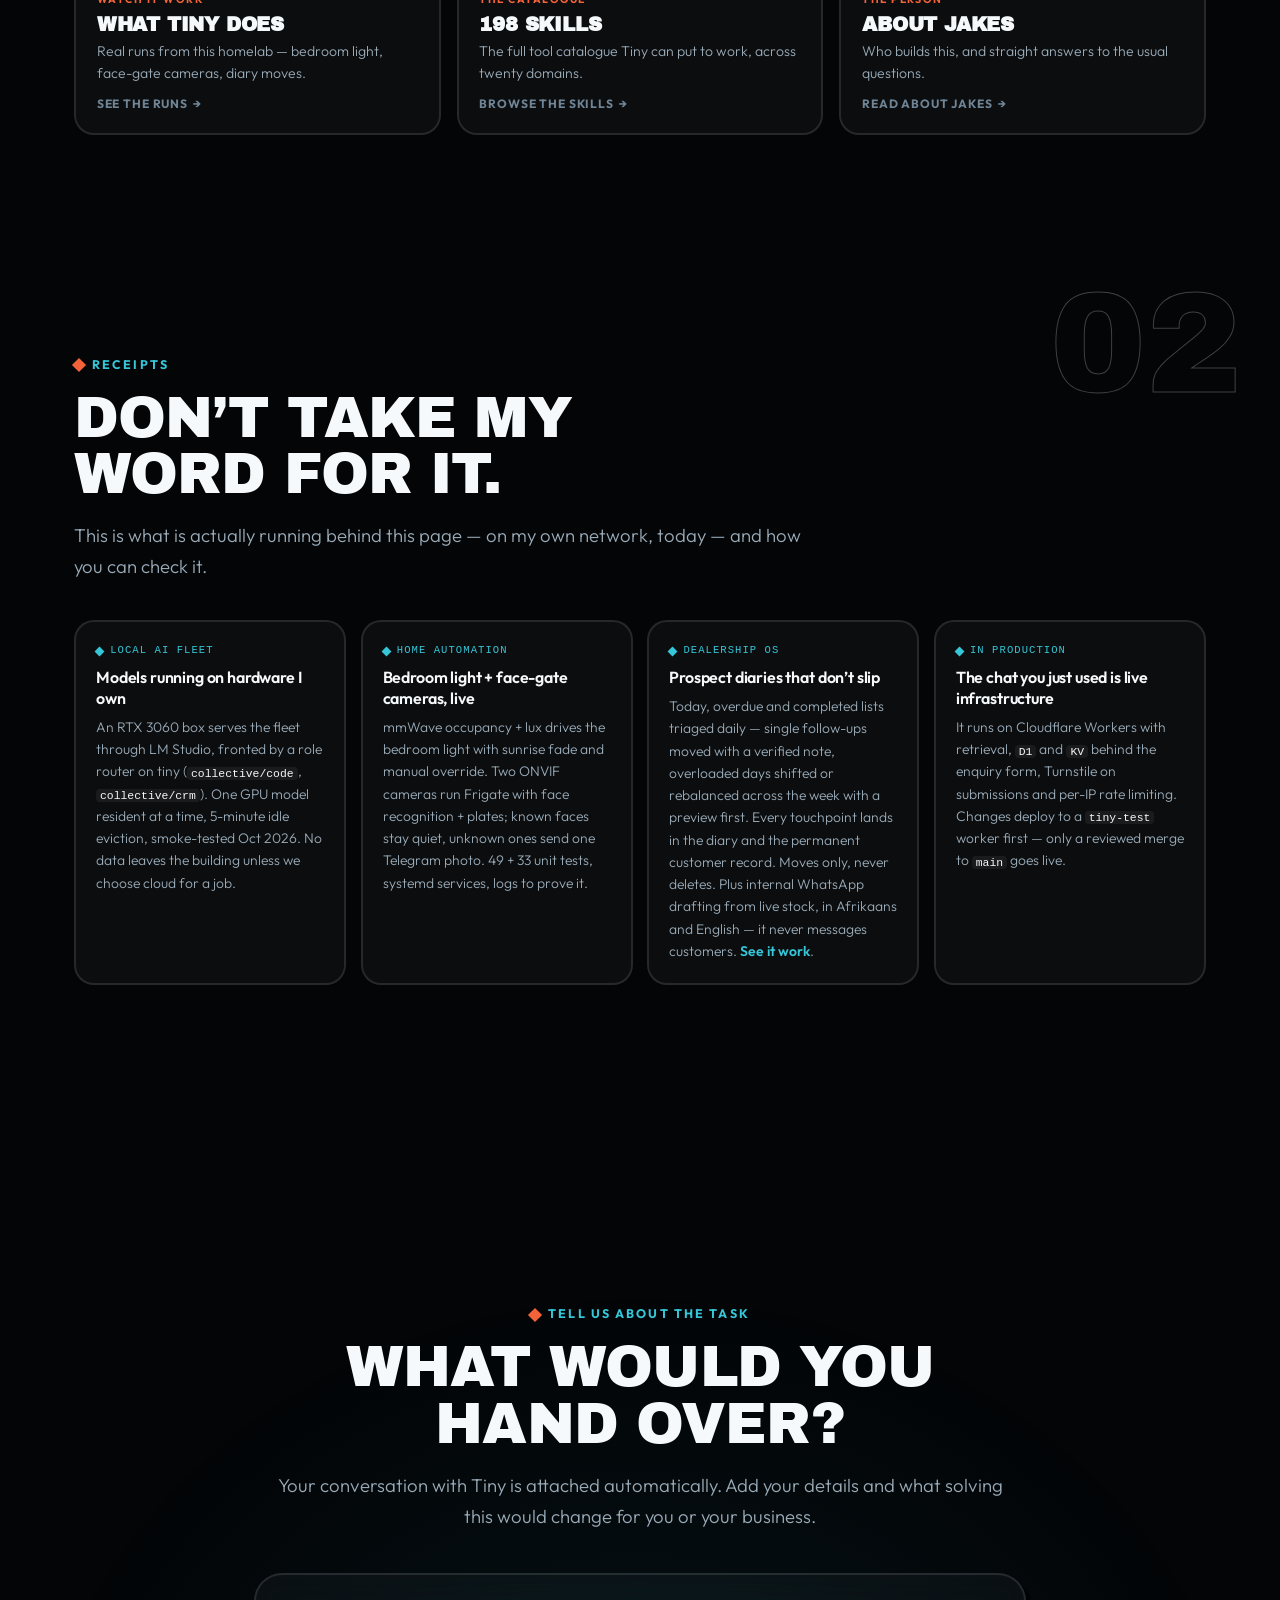
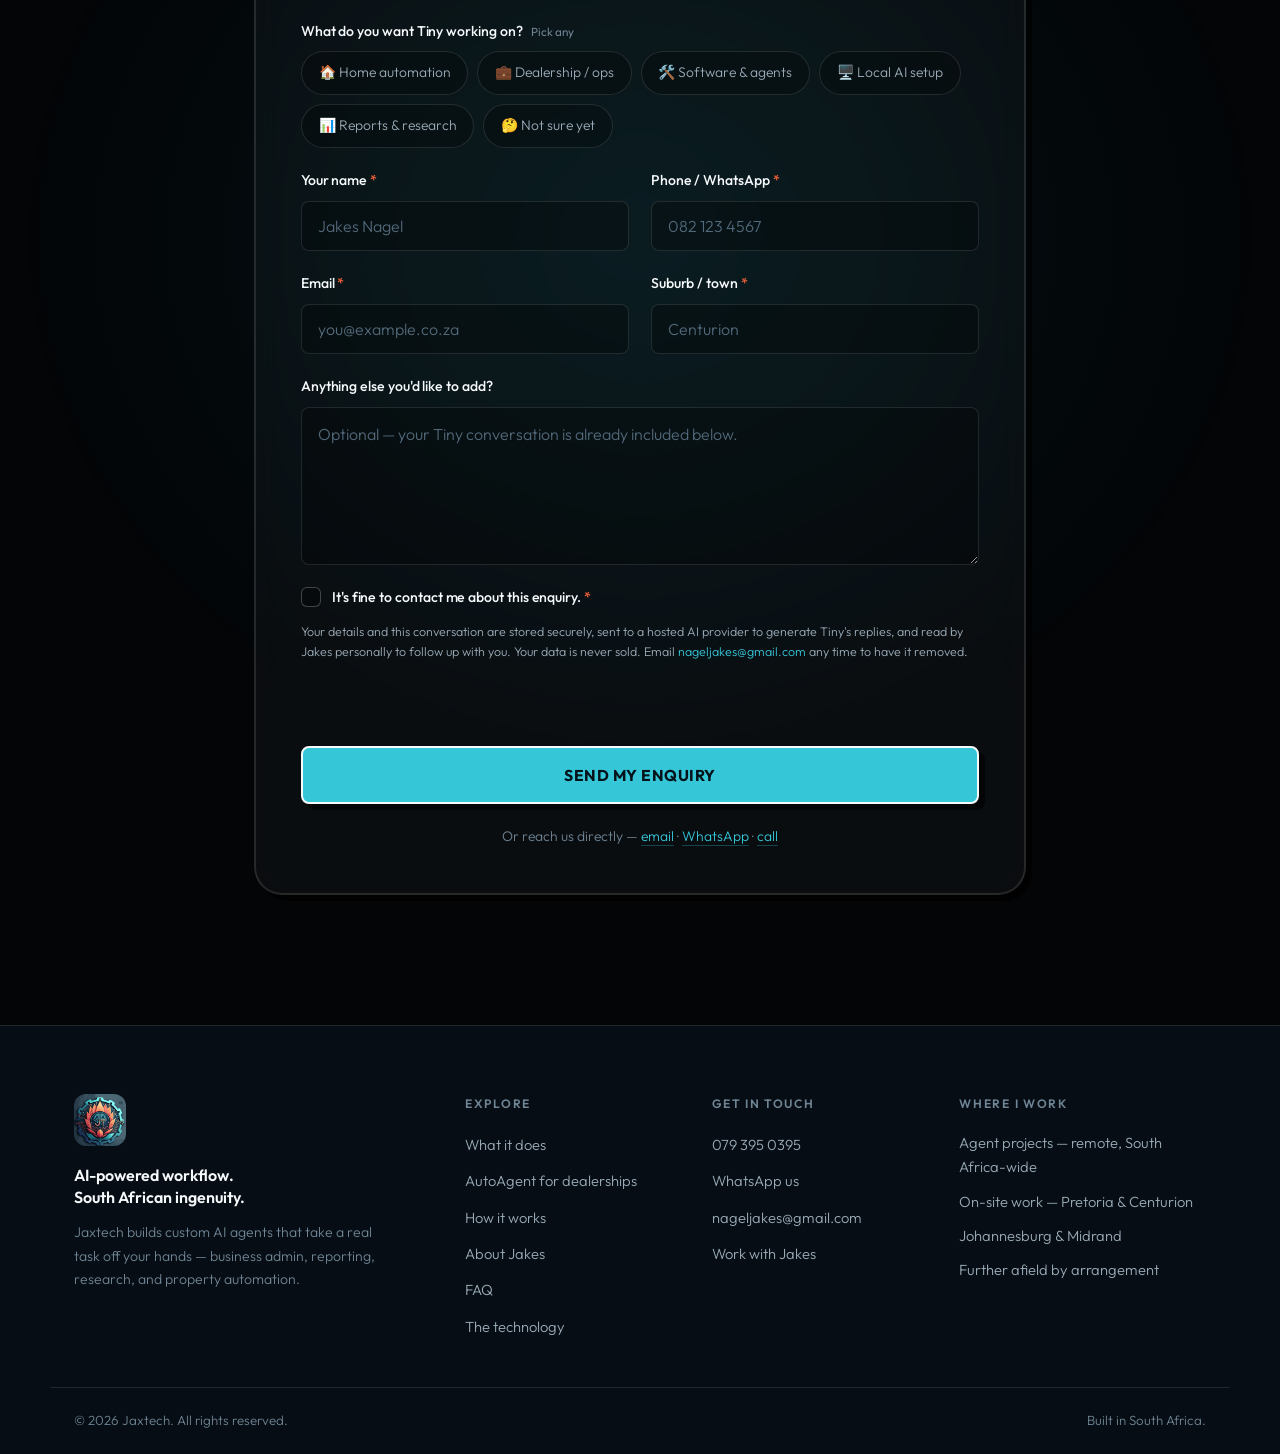
==== commit 31d57fab: "Remove public Talk-to-Tiny on WhatsApp/Telegram paths Telegram bot link gone site-wide (footers, mob" ====
--- a/index.html
+++ b/index.html
@@ -106,7 +106,7 @@
       </div>
     </div>
     <p class="ac-note">Tiny's replies are AI-generated using hosted cloud inference. If you submit an enquiry, this conversation is included and read by Jakes personally.</p>
-    <p class="ac-alt">Prefer messaging apps? Talk to Tiny on <a href="#" class="js-whatsapp">WhatsApp</a> or <a href="#" class="js-telegram">Telegram</a> instead.</p>
+    <p class="ac-alt">Prefer talking to a human? <a href="#" class="js-whatsapp">WhatsApp Jakes directly</a> instead.</p>
   </div>
 </header>
 <!-- ══ TICKER ══ -->
@@ -256,7 +256,7 @@
         <span class="spinner" aria-hidden="true"></span>
       </button>
 
-      <p class="form-foot">Or reach us directly — <a href="#" class="js-mail">email</a> · <a href="#" class="js-whatsapp">WhatsApp</a> · <a href="#" class="js-telegram">Telegram</a> · <a href="#" class="js-tel">call</a></p>
+      <p class="form-foot">Or reach us directly — <a href="#" class="js-mail">email</a> · <a href="#" class="js-whatsapp">WhatsApp</a> · <a href="#" class="js-tel">call</a></p>
       <p class="form-status" id="form-status" role="status" aria-live="polite"></p>
     </form>
 
@@ -268,7 +268,6 @@
       <p class="success-sub">If it's urgent, message directly and it'll get picked up right away.</p>
       <div class="success-actions">
         <a href="#" class="btn btn-primary js-whatsapp">WhatsApp us now</a>
-        <a href="#" class="btn btn-ghost js-telegram">Chat on Telegram</a>
         <a href="#" class="btn btn-ghost js-mail">Email us</a>
       </div>
     </div>
@@ -297,8 +296,7 @@
       <h3>Get in touch</h3>
       <ul>
         <li><a href="#" class="js-tel">079 395 0395</a></li>
-        <li><a href="#" class="js-whatsapp">Talk to Tiny on WhatsApp</a></li>
-        <li><a href="#" class="js-telegram">Talk to Tiny on Telegram</a></li>
+        <li><a href="#" class="js-whatsapp">WhatsApp us</a></li>
         <li><a href="#" class="js-mail">nageljakes@gmail.com</a></li>
         <li><a href="#enquire">Work with Jakes</a></li>
       </ul>
@@ -321,7 +319,6 @@
 <!-- ══ STICKY MOBILE ACTION BAR ══ -->
 <div class="mobile-bar" id="mobile-bar">
   <a href="#" class="mb-btn js-whatsapp" data-track="mobile_whatsapp"><span>💬</span>WhatsApp</a>
-  <a href="#" class="mb-btn js-telegram" data-track="mobile_telegram"><span>✈️</span>Telegram</a>
   <a href="#" class="mb-btn js-tel" data-track="mobile_call"><span>📞</span>Call</a>
   <a href="#enquire" class="mb-btn mb-primary" data-track="mobile_enquire"><span>✦</span>Enquire</a>
 </div>
